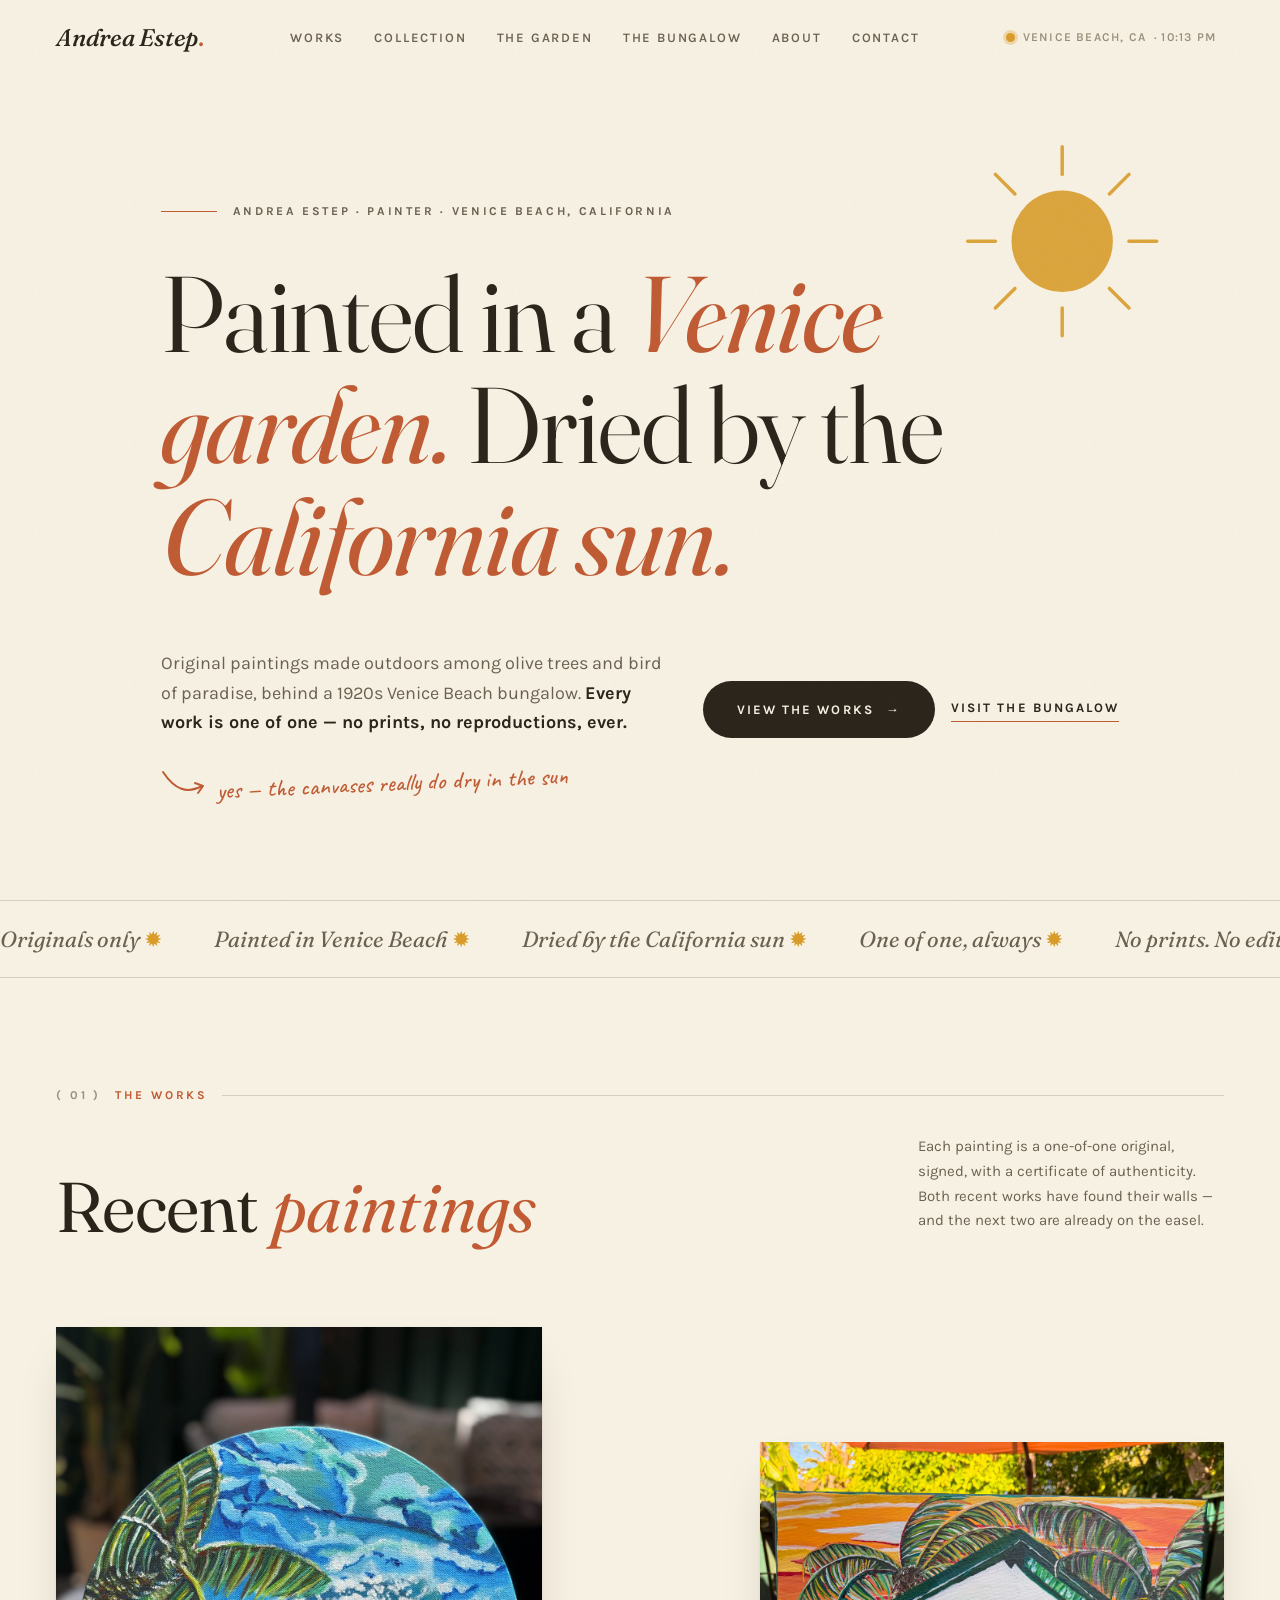
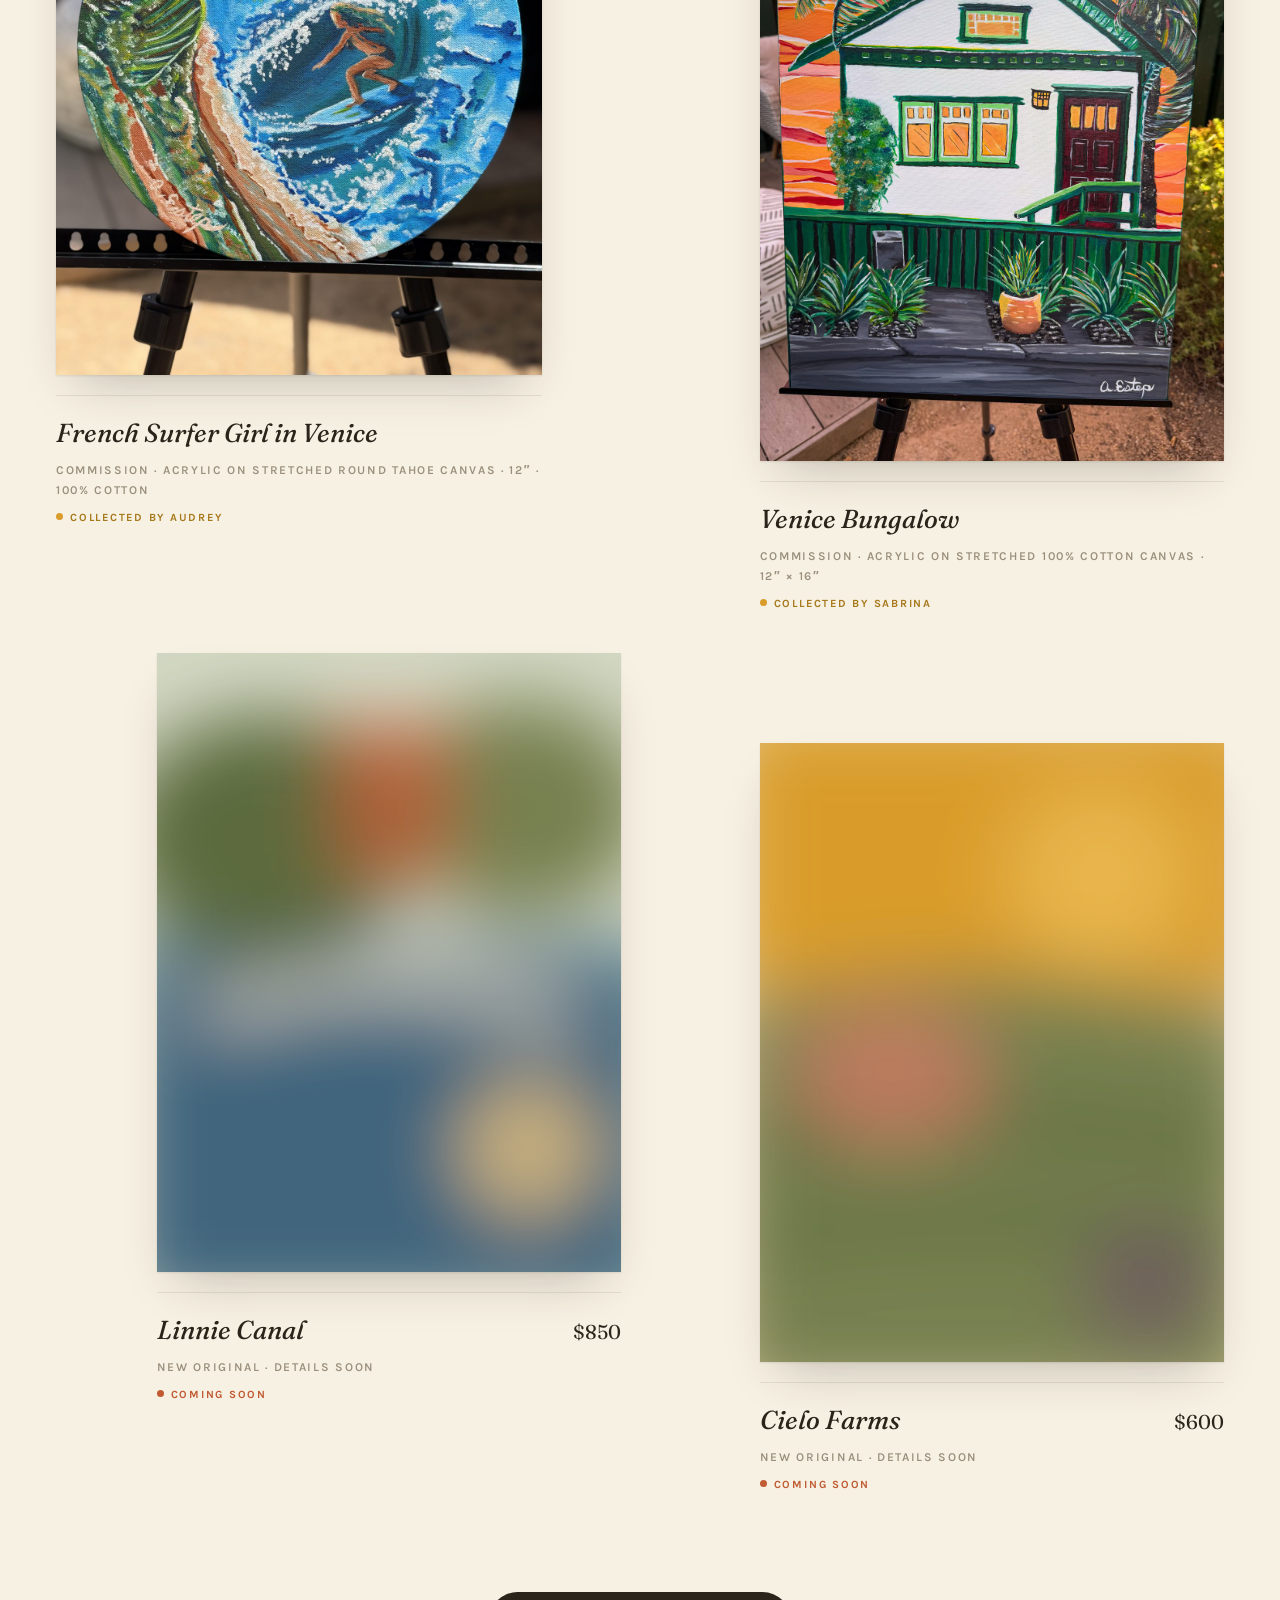
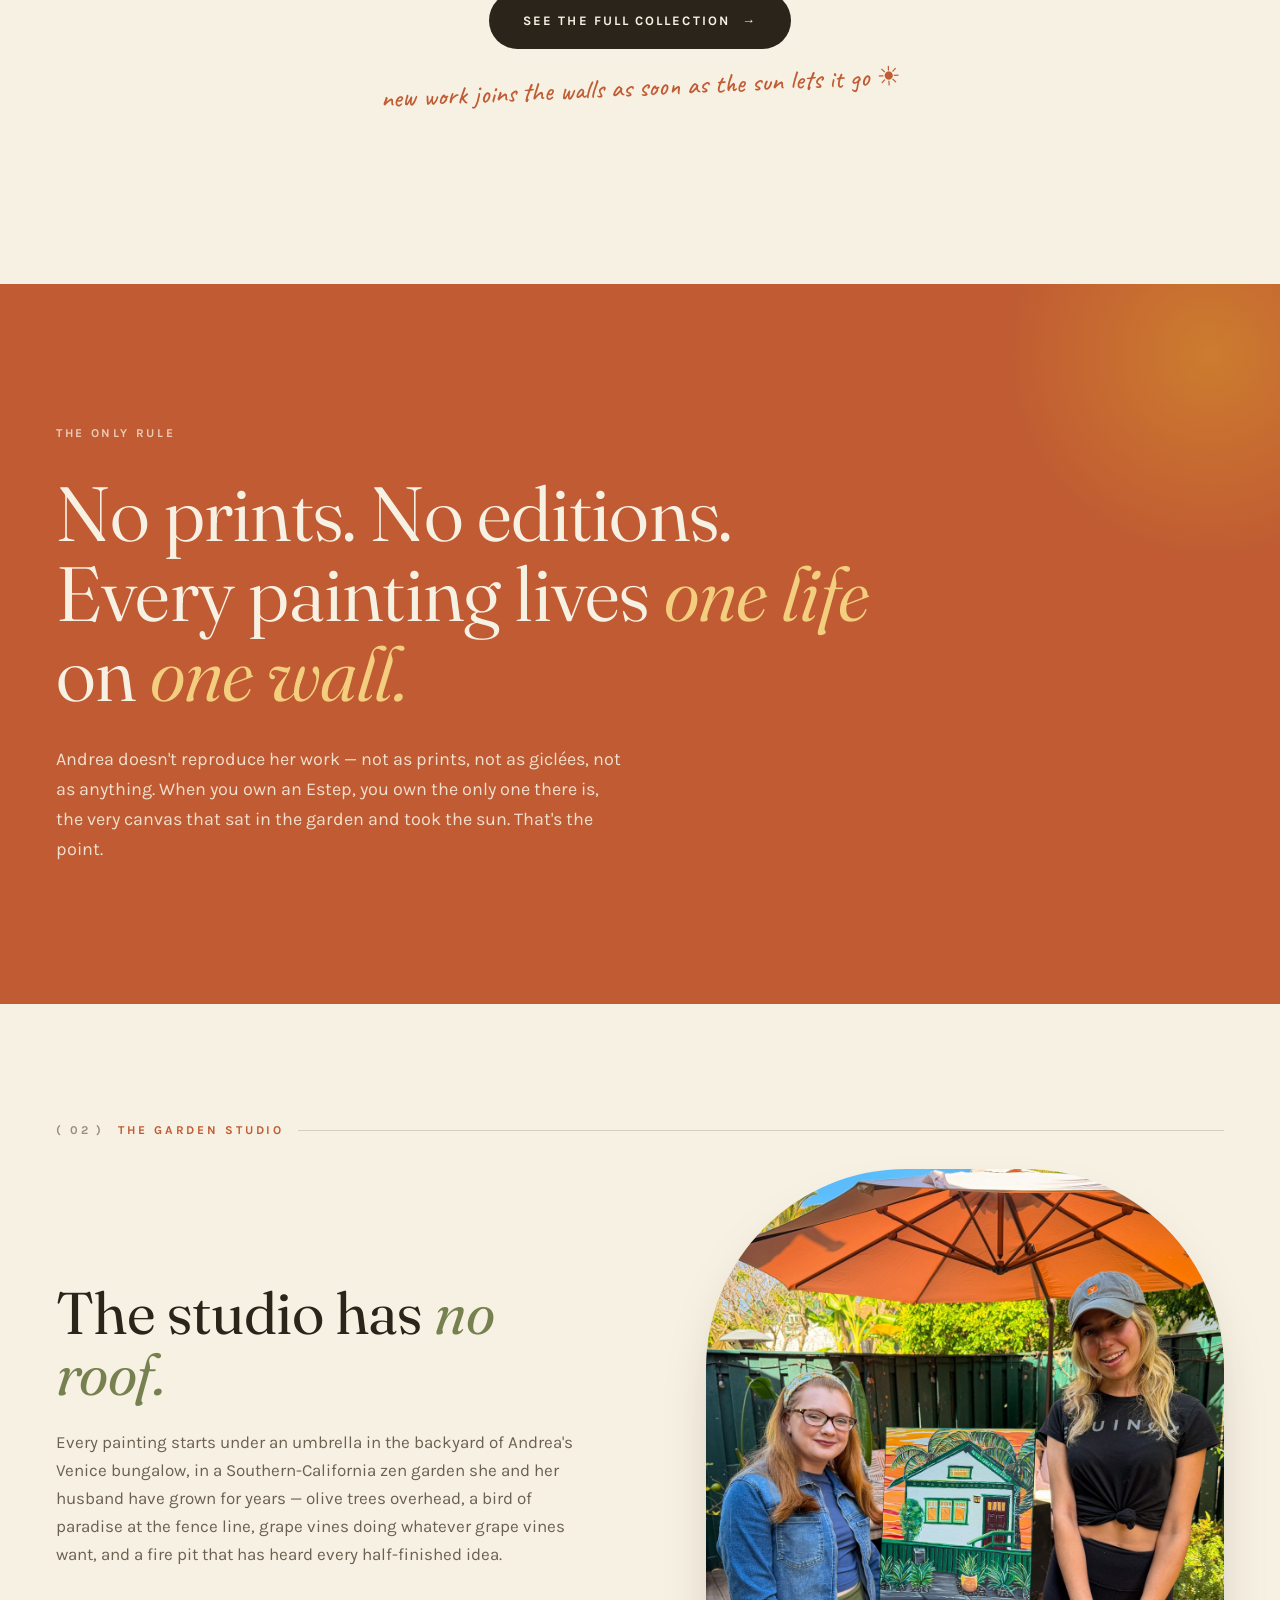
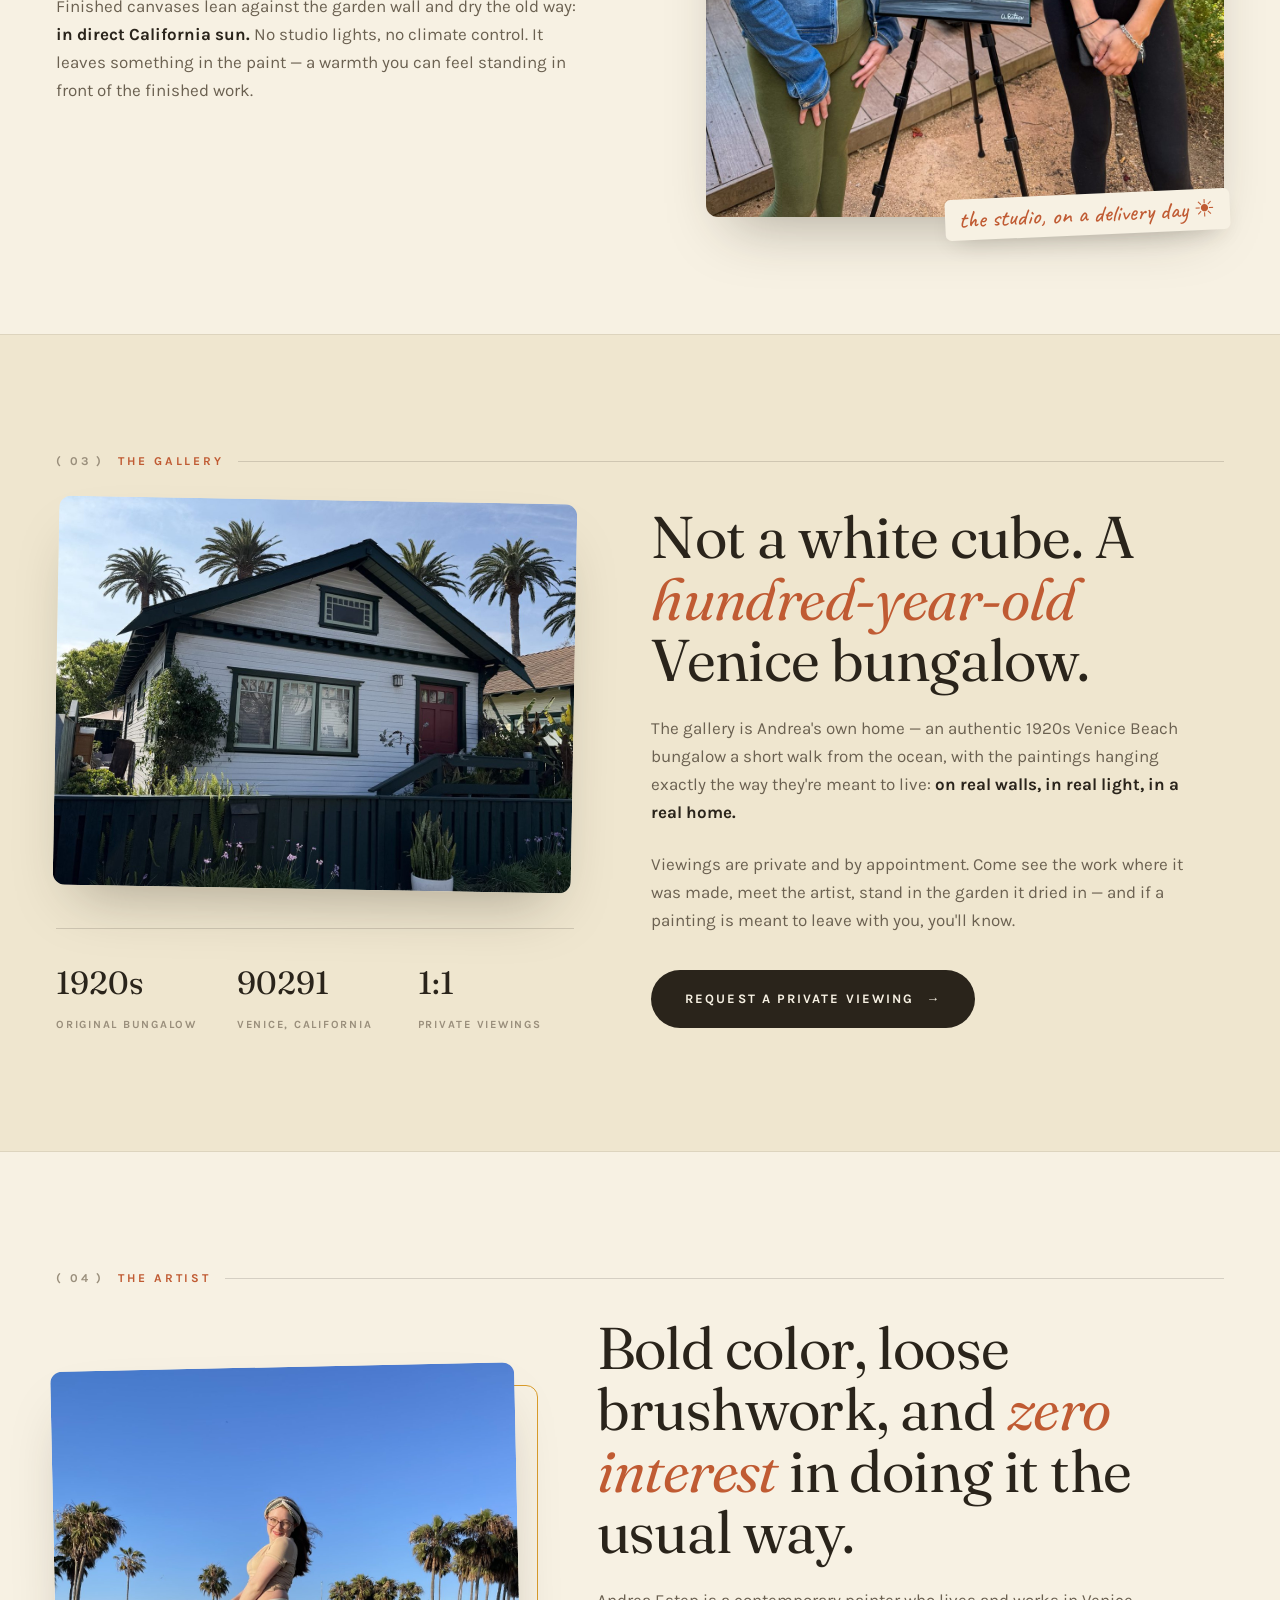
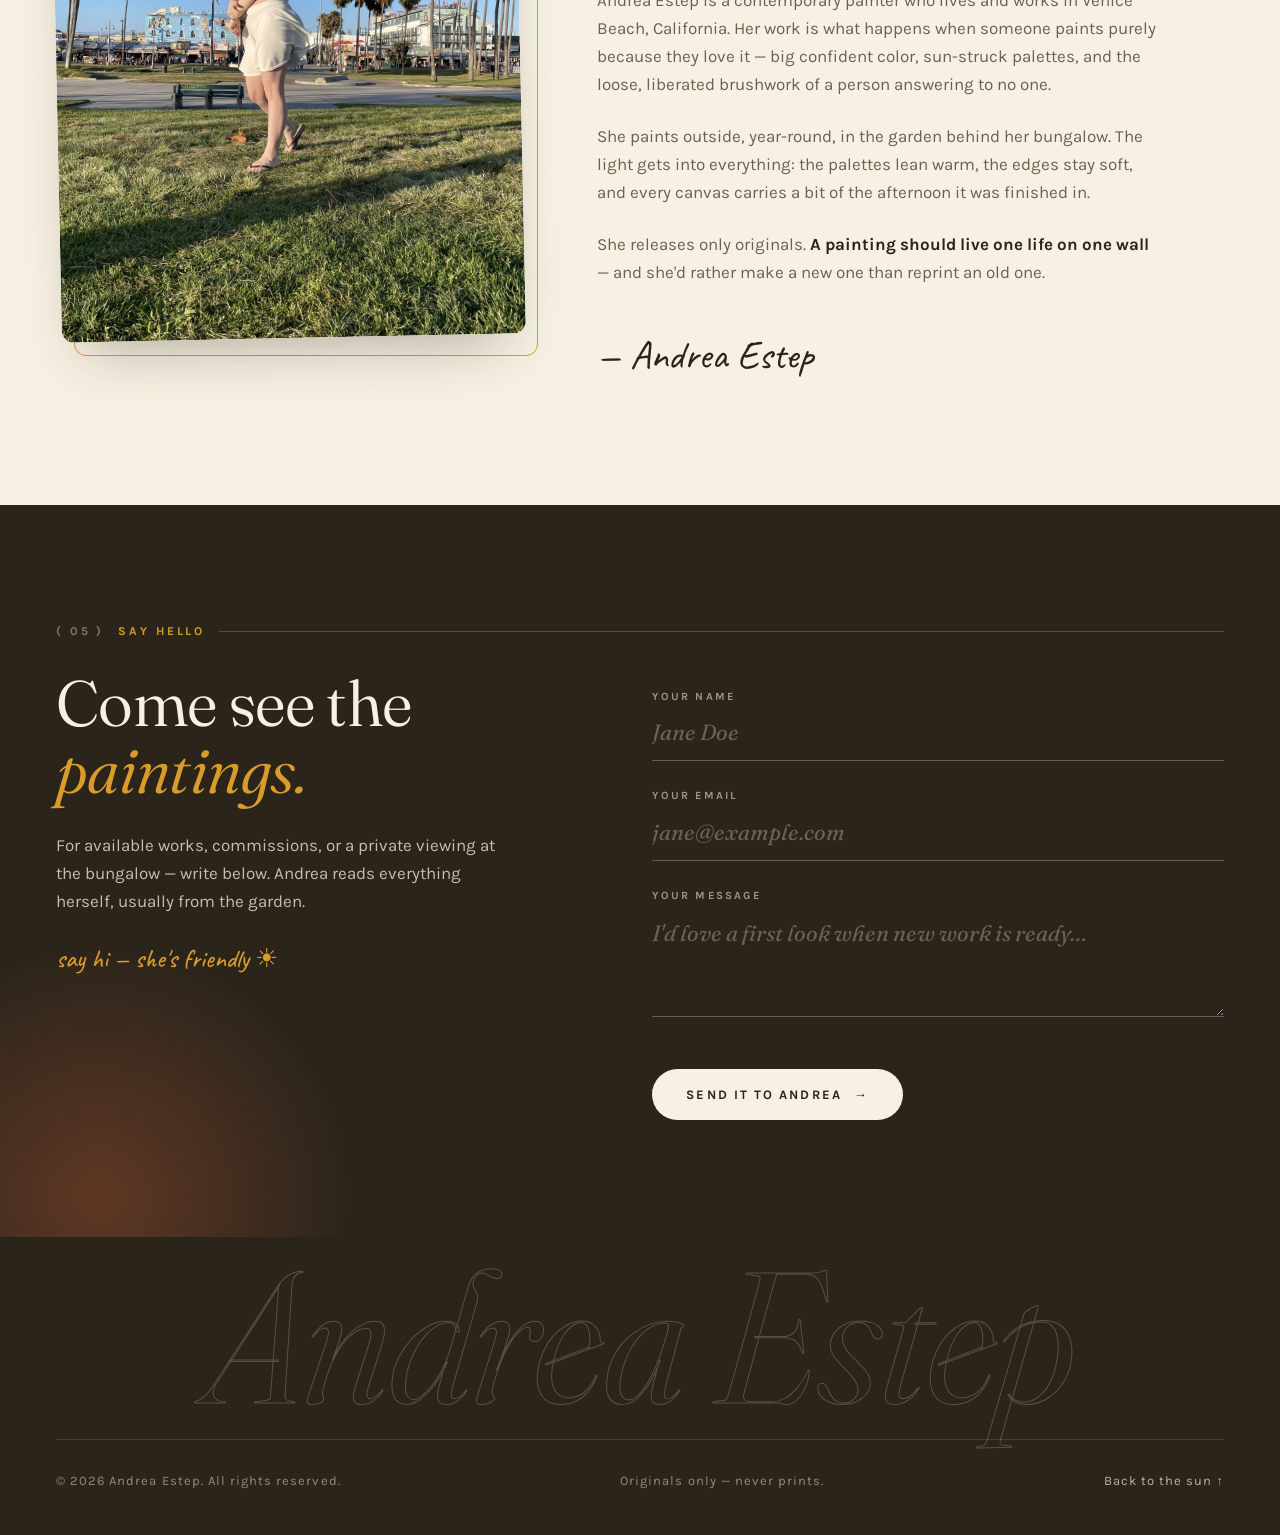
==== index.html @ b5a3ff81 "chore: OG card photo — Andrea on the Venice boardwalk (was bungalow painting) URL versioned to ?v=2 " ====
<!DOCTYPE html>
<html lang="en">
<head>
    <meta charset="UTF-8">
    <meta name="viewport" content="width=device-width, initial-scale=1.0">
    <meta name="description" content="Andrea Estep is a Venice Beach painter. Every canvas is painted outdoors in her garden studio and dried in the California sun. Originals only — no prints, ever.">
    <meta name="keywords" content="Andrea Estep, Venice Beach artist, painter, original paintings, contemporary art, California artist">
    <meta property="og:title" content="Andrea Estep — Venice Beach Painter">
    <meta property="og:description" content="Original paintings, one of one, painted in a Venice garden and dried in the California sun.">
    <title>Andrea Estep — Venice Beach Painter · Original Paintings</title>
    <link rel="icon" href="favicon.ico" sizes="48x48">
    <link rel="icon" type="image/png" sizes="32x32" href="images/favicon-32.png">
    <link rel="icon" type="image/png" sizes="16x16" href="images/favicon-16.png">
    <link rel="apple-touch-icon" href="images/apple-touch-icon.png">
    <link rel="preconnect" href="https://fonts.googleapis.com">
    <link rel="preconnect" href="https://fonts.gstatic.com" crossorigin>
    <link href="https://fonts.googleapis.com/css2?family=Fraunces:ital,opsz,wght@0,9..144,300;0,9..144,400;0,9..144,500;0,9..144,600;1,9..144,300;1,9..144,400;1,9..144,500&family=Karla:ital,wght@0,300;0,400;0,500;0,600;0,700;1,400&family=Caveat:wght@500;600&display=swap" rel="stylesheet">
    <link rel="stylesheet" href="styles.css">
    <script defer src="/_vercel/insights/script.js"></script>
    <script defer src="/_vercel/speed-insights/script.js"></script>
    <link rel="canonical" href="https://www.andreaestep.art/">
    <meta property="og:url" content="https://www.andreaestep.art/">
    <meta property="og:type" content="website">
    <meta property="og:site_name" content="Andrea Estep">
    <meta property="og:image" content="https://www.andreaestep.art/images/og-card.jpg?v=2">
    <meta property="og:image:width" content="1200">
    <meta property="og:image:height" content="630">
    <meta name="twitter:card" content="summary_large_image">
    <meta name="twitter:image" content="https://www.andreaestep.art/images/og-card.jpg?v=2">
    <script type="application/ld+json">
{
  "@context": "https://schema.org",
  "@graph": [
    {
      "@type": "Person",
      "@id": "https://www.andreaestep.art/#andrea",
      "name": "Andrea Estep",
      "jobTitle": "Painter",
      "description": "Contemporary painter in Venice Beach, California. Paints outdoors in her garden studio; every work is a one-of-one original \u2014 no prints or reproductions, ever. Commissions open.",
      "url": "https://www.andreaestep.art/",
      "image": "https://www.andreaestep.art/images/andrea.jpg",
      "address": {
        "@type": "PostalAddress",
        "addressLocality": "Venice Beach",
        "addressRegion": "CA",
        "postalCode": "90291",
        "addressCountry": "US"
      },
      "knowsAbout": [
        "acrylic painting",
        "commissioned artwork",
        "original paintings",
        "contemporary art"
      ]
    },
    {
      "@type": "WebSite",
      "@id": "https://www.andreaestep.art/#website",
      "url": "https://www.andreaestep.art/",
      "name": "Andrea Estep \u2014 Venice Beach Painter",
      "publisher": {
        "@id": "https://www.andreaestep.art/#andrea"
      }
    }
  ]
}
    </script>
</head>
<body>

    <!-- ========== Header ========== -->
    <header id="site-header">
        <div class="wrap header-inner">
            <a class="wordmark" href="#top">Andrea Estep<span class="dot">.</span></a>
            <nav class="main-nav" id="main-nav" aria-label="Main">
                <a href="#works">Works</a>
                <a href="collection.html" class="nav-collection">Collection</a>
                <a href="#studio">The Garden</a>
                <a href="#gallery">The Bungalow</a>
                <a href="#about">About</a>
                <a href="#contact">Contact</a>
            </nav>
            <div class="locale">
                <span class="sun-dot" aria-hidden="true"></span>
                <span>Venice Beach, CA</span>
                <span class="locale-time" id="venice-time"></span>
                <span class="locale-temp" id="venice-temp"></span>
            </div>
            <button class="nav-toggle" aria-label="Menu" aria-expanded="false" aria-controls="main-nav">
                <span></span>
                <span></span>
            </button>
        </div>
    </header>

    <!-- ========== Hero ========== -->
    <section class="hero" id="top">
        <!-- Rotating sun mark -->
        <svg class="hero-sun" viewBox="0 0 200 200" fill="none" aria-hidden="true">
            <circle cx="100" cy="100" r="44" fill="#D99C2B"/>
            <g stroke="#D99C2B" stroke-width="3" stroke-linecap="round">
                <line x1="100" y1="18" x2="100" y2="42"/>
                <line x1="100" y1="158" x2="100" y2="182"/>
                <line x1="18" y1="100" x2="42" y2="100"/>
                <line x1="158" y1="100" x2="182" y2="100"/>
                <line x1="42" y1="42" x2="59" y2="59"/>
                <line x1="141" y1="141" x2="158" y2="158"/>
                <line x1="42" y1="158" x2="59" y2="141"/>
                <line x1="141" y1="59" x2="158" y2="42"/>
            </g>
        </svg>

        <div class="wrap">
            <div class="hero-eyebrow reveal">
                <span class="rule"></span>
                <span class="eyebrow">Andrea Estep<span class="eyebrow-extra"> · Painter · Venice Beach, California</span></span>
            </div>
            <div class="locale locale-hero reveal">
                <span class="sun-dot" aria-hidden="true"></span>
                <span>Venice Beach, CA</span>
                <span class="locale-time"></span>
                <span class="locale-temp"></span>
            </div>
            <h1 class="reveal reveal-d1">Painted in a <em>Venice garden.</em> Dried by the <em>California sun.</em></h1>
            <div class="hero-foot">
                <p class="hero-sub reveal reveal-d2">Original paintings made outdoors among olive trees and bird of paradise, behind a 1920s Venice Beach bungalow. <strong>Every work is one of one — no prints, no reproductions, ever.</strong></p>
                <div class="hero-ctas reveal reveal-d3">
                    <a class="btn" href="#works">View the works <span class="arrow">→</span></a>
                    <a class="text-link" href="#gallery">Visit the bungalow</a>
                </div>
            </div>
            <div class="hero-annotation reveal reveal-d3">
                <svg width="46" height="30" viewBox="0 0 46 30" fill="none" aria-hidden="true">
                    <path d="M2 4 C14 22, 26 26, 41 18" stroke="#C05B33" stroke-width="2" stroke-linecap="round" fill="none"/>
                    <path d="M34 15 L42 18 L37 25" stroke="#C05B33" stroke-width="2" stroke-linecap="round" stroke-linejoin="round" fill="none"/>
                </svg>
                <span class="hand-note">yes — the canvases really do dry in the sun</span>
            </div>
        </div>
    </section>

    <!-- ========== Marquee ========== -->
    <div class="marquee" aria-hidden="true">
        <div class="marquee-track">
            <span>Originals only <span class="sep">✹</span></span>
            <span>Painted in Venice Beach <span class="sep">✹</span></span>
            <span>Dried by the California sun <span class="sep">✹</span></span>
            <span>One of one, always <span class="sep">✹</span></span>
            <span>No prints. No editions. <span class="sep">✹</span></span>
            <span>Originals only <span class="sep">✹</span></span>
            <span>Painted in Venice Beach <span class="sep">✹</span></span>
            <span>Dried by the California sun <span class="sep">✹</span></span>
            <span>One of one, always <span class="sep">✹</span></span>
            <span>No prints. No editions. <span class="sep">✹</span></span>
        </div>
    </div>

    <!-- ========== Works ========== -->
    <section class="works" id="works">
        <div class="wrap">
            <div class="section-label reveal"><span class="num">( 01 )</span> The works</div>
            <div class="works-head">
                <h2 class="reveal">Recent <em class="it" style="color:var(--terracotta)">paintings</em></h2>
                <p class="note reveal reveal-d1">Each painting is a one-of-one original, signed, with a certificate of authenticity. Both recent works have found their walls — and the next two are already on the easel.</p>
            </div>

            <div class="works-grid">
                <a class="work reveal" data-status="collected" data-title="French Surfer Girl in Venice" data-collector="Audrey" data-meta="Commission · Acrylic on stretched round Tahoe canvas · 12″ · 100% cotton"
                   data-blurb="Commissioned by Audrey, a Venice local who spends her free time surfing Southern California — a surfer dropping into a wave under a leaning palm, in Liquitex acrylics on a 12-inch stretched round Tahoe canvas, 100% cotton. Painted in the garden, dried in the sun, and now home on Audrey’s wall.">
                    <figure class="work-media">
                        <img src="images/french-surfer-girl.jpg" alt="French Surfer Girl in Venice — round canvas painting of a surfer riding a wave beneath a palm tree">
                    </figure>
                    <div class="work-caption">
                        <div>
                            <div class="work-title">French Surfer Girl in Venice</div>
                            <div class="work-meta">Commission · Acrylic on stretched round Tahoe canvas · 12″ · 100% cotton</div>
                            <div class="work-status collected">Collected by Audrey</div>
                        </div>
                    </div>
                </a>

                <a class="work reveal" data-status="collected" data-title="Venice Bungalow" data-collector="Sabrina" data-meta="Commission · Acrylic on stretched 100% cotton canvas · 12″ × 16″"
                   data-blurb="A commissioned portrait of a Venice bungalow under a sherbet-orange sky, palms overhead — Liquitex acrylics on a traditional stretched 100% cotton canvas, 12″ × 16″. Painted in the garden, dried in the sun, and delivered to its collector under the same umbrella it was made beneath.">
                    <figure class="work-media">
                        <img src="images/venice-bungalow.jpg" alt="Venice Bungalow — commissioned painting of a white bungalow with green trim under an orange sunset sky">
                    </figure>
                    <div class="work-caption">
                        <div>
                            <div class="work-title">Venice Bungalow</div>
                            <div class="work-meta">Commission · Acrylic on stretched 100% cotton canvas · 12″ × 16″</div>
                            <div class="work-status collected">Collected by Sabrina</div>
                        </div>
                    </div>
                </a>

                <a class="work reveal" data-status="coming" data-title="Linnie Canal" data-price="$850" data-meta="New original · details soon"
                   data-blurb="Fresh off the easel and still keeping its secrets — dimensions and the story get revealed soon. Write for first look before it goes up.">
                    <figure class="work-media">
                        <svg preserveAspectRatio="xMidYMid slice" viewBox="0 0 600 800" role="img" aria-label="Linnie Canal — coming soon">
                            <defs>
                                <filter id="blurLC" x="-30%" y="-30%" width="160%" height="160%"><feGaussianBlur stdDeviation="48"/></filter>
                            </defs>
                            <rect width="600" height="800" fill="#D3D8C4"/>
                            <g filter="url(#blurLC)">
                                <rect x="-40" y="380" width="700" height="470" fill="#49768B"/>
                                <path d="M-40 420 Q300 340 640 430 V850 H-40 Z" fill="#3D617A" opacity="0.8"/>
                                <ellipse cx="140" cy="240" rx="190" ry="160" fill="#5C6B3C"/>
                                <ellipse cx="470" cy="200" rx="160" ry="140" fill="#77804F"/>
                                <path d="M60 470 Q300 380 540 480" stroke="#EFE6CF" stroke-width="30" fill="none"/>
                                <rect x="230" y="90" width="150" height="200" fill="#C05B33" opacity="0.8"/>
                                <circle cx="480" cy="640" r="90" fill="#D9B87E" opacity="0.9"/>
                            </g>
                        </svg>
                    </figure>
                    <div class="work-caption">
                        <div>
                            <div class="work-title">Linnie Canal</div>
                            <div class="work-meta">New original · details soon</div>
                            <div class="work-status coming">Coming soon</div>
                        </div>
                        <div class="work-price">$850</div>
                    </div>
                </a>

                <a class="work reveal" data-status="coming" data-title="Cielo Farms" data-price="$600" data-meta="New original · details soon"
                   data-blurb="Still drying in the garden and staying under wraps for now — dimensions and the story get revealed soon. Write for first look before it goes up.">
                    <figure class="work-media">
                        <svg preserveAspectRatio="xMidYMid slice" viewBox="0 0 600 800" role="img" aria-label="Cielo Farms — coming soon">
                            <defs>
                                <filter id="blurCF" x="-30%" y="-30%" width="160%" height="160%"><feGaussianBlur stdDeviation="48"/></filter>
                            </defs>
                            <rect width="600" height="800" fill="#EBD9AF"/>
                            <g filter="url(#blurCF)">
                                <rect x="-40" y="-40" width="700" height="360" fill="#D99C2B"/>
                                <circle cx="440" cy="170" r="120" fill="#E8B54B"/>
                                <path d="M-40 340 Q300 260 640 350 V850 H-40 Z" fill="#77804F"/>
                                <path d="M-40 520 Q300 450 640 530" stroke="#5C6B3C" stroke-width="46" fill="none"/>
                                <path d="M-40 650 Q300 580 640 660" stroke="#5C6B3C" stroke-width="40" fill="none"/>
                                <ellipse cx="170" cy="430" rx="130" ry="90" fill="#C97B62" opacity="0.85"/>
                                <circle cx="500" cy="700" r="80" fill="#6E4A6B" opacity="0.6"/>
                            </g>
                        </svg>
                    </figure>
                    <div class="work-caption">
                        <div>
                            <div class="work-title">Cielo Farms</div>
                            <div class="work-meta">New original · details soon</div>
                            <div class="work-status coming">Coming soon</div>
                        </div>
                        <div class="work-price">$600</div>
                    </div>
                </a>
            </div>

            <div class="works-foot reveal">
                <a class="btn" href="collection.html">See the full collection <span class="arrow">→</span></a>
                <p class="works-foot-note"><span class="hand-note">new work joins the walls as soon as the sun lets it go ☀</span></p>
            </div>
        </div>
    </section>

    <!-- ========== Manifesto ========== -->
    <section class="manifesto">
        <div class="wrap">
            <div class="eyebrow reveal">The only rule</div>
            <h2 class="reveal reveal-d1">No prints. No editions. Every painting lives <em>one life</em> on <em>one wall.</em></h2>
            <p class="reveal reveal-d2">Andrea doesn't reproduce her work — not as prints, not as giclées, not as anything. When you own an Estep, you own the only one there is, the very canvas that sat in the garden and took the sun. That's the point.</p>
        </div>
    </section>

    <!-- ========== Garden studio ========== -->
    <section class="studio" id="studio">
        <div class="wrap">
            <div class="section-label reveal"><span class="num">( 02 )</span> The garden studio</div>
            <div class="studio-grid">
                <div class="studio-copy">
                    <h2 class="reveal">The studio has <em>no roof.</em></h2>
                    <p class="reveal reveal-d1">Every painting starts under an umbrella in the backyard of Andrea's Venice bungalow, in a Southern-California zen garden she and her husband have grown for years — olive trees overhead, a bird of paradise at the fence line, grape vines doing whatever grape vines want, and a fire pit that has heard every half-finished idea.</p>
                    <p class="reveal reveal-d2">Finished canvases lean against the garden wall and dry the old way: <strong>in direct California sun.</strong> No studio lights, no climate control. It leaves something in the paint — a warmth you can feel standing in front of the finished work.</p>
                </div>
                <div class="studio-media reveal reveal-d1">
                    <!-- Replace the SVG below with <img src="images/garden.jpg" alt="Andrea's garden studio in Venice Beach"> -->
                    <div class="frame">
                        <!-- Temporary: delivery-day photo until a dedicated garden shot exists -->
                        <img src="images/commission-story.jpg" alt="The garden studio — Andrea and a collector with a finished painting on the easel, under the big umbrella">
                    </div>
                    <span class="hand-note">the studio, on a delivery day ☀</span>
                </div>
            </div>
        </div>
    </section>

    <!-- ========== Bungalow gallery ========== -->
    <section class="bungalow" id="gallery">
        <div class="wrap">
            <div class="section-label reveal"><span class="num">( 03 )</span> The gallery</div>
            <div class="bungalow-grid">
                <div class="bungalow-media reveal reveal-d1">
                    <div class="frame">
                        <img src="images/bungalow.jpg" alt="The 1920s Venice Beach bungalow gallery — white clapboard, dark green trim, red door, palms overhead">
                    </div>
                    <div class="bungalow-facts">
                        <div class="fact reveal"><div class="fact-value">1920s</div><div class="fact-label">Original bungalow</div></div>
                        <div class="fact reveal reveal-d1"><div class="fact-value">90291</div><div class="fact-label">Venice, California</div></div>
                        <div class="fact reveal reveal-d2"><div class="fact-value">1:1</div><div class="fact-label">Private viewings</div></div>
                    </div>
                </div>
                <div class="bungalow-copy">
                    <h2 class="reveal">Not a white cube. A <em>hundred-year-old</em> Venice bungalow.</h2>
                    <p class="reveal reveal-d1">The gallery is Andrea's own home — an authentic 1920s Venice Beach bungalow a short walk from the ocean, with the paintings hanging exactly the way they're meant to live: <strong>on real walls, in real light, in a real home.</strong></p>
                    <p class="reveal reveal-d2">Viewings are private and by appointment. Come see the work where it was made, meet the artist, stand in the garden it dried in — and if a painting is meant to leave with you, you'll know.</p>
                    <a class="btn reveal reveal-d3" href="#contact" data-inquiry="I'd love to book a private viewing at the bungalow.">Request a private viewing <span class="arrow">→</span></a>
                </div>
            </div>
        </div>
    </section>

    <!-- ========== About ========== -->
    <section class="about" id="about">
        <div class="wrap">
            <div class="section-label reveal"><span class="num">( 04 )</span> The artist</div>
            <div class="about-grid">
                <div class="about-media reveal">
                    <div class="frame">
                        <img src="images/andrea.jpg" alt="Andrea Estep at the end of Windward Avenue, Venice Beach, with the boardwalk behind her">
                    </div>
                </div>
                <div class="about-copy">
                    <h2 class="reveal">Bold color, loose brushwork, and <em>zero interest</em> in doing it the usual way.</h2>
                    <p class="reveal reveal-d1">Andrea Estep is a contemporary painter who lives and works in Venice Beach, California. Her work is what happens when someone paints purely because they love it — big confident color, sun-struck palettes, and the loose, liberated brushwork of a person answering to no one.</p>
                    <p class="reveal reveal-d2">She paints outside, year-round, in the garden behind her bungalow. The light gets into everything: the palettes lean warm, the edges stay soft, and every canvas carries a bit of the afternoon it was finished in.</p>
                    <p class="reveal reveal-d3">She releases only originals. <strong>A painting should live one life on one wall</strong> — and she'd rather make a new one than reprint an old one.</p>
                    <span class="about-sig reveal reveal-d3">— Andrea Estep</span>
                </div>
            </div>
        </div>
    </section>

    <!-- ========== Contact ========== -->
    <section class="contact" id="contact">
        <div class="wrap">
            <div class="section-label reveal"><span class="num">( 05 )</span> Say hello</div>
            <div class="contact-grid">
                <div class="contact-intro">
                    <h2 class="reveal">Come see the <em>paintings.</em></h2>
                    <p class="reveal reveal-d1">For available works, commissions, or a private viewing at the bungalow — write below. Andrea reads everything herself, usually from the garden.</p>
                    <span class="hand-note reveal reveal-d2">say hi — she's friendly ☀</span>
                </div>
                <form class="contact-form reveal reveal-d1" action="https://formspree.io/f/xkoonwkd" method="POST">
                    <div class="form-row">
                        <label for="name">Your name</label>
                        <input type="text" id="name" name="name" placeholder="Jane Doe" required>
                    </div>
                    <div class="form-row">
                        <label for="email">Your email</label>
                        <input type="email" id="email" name="_replyto" placeholder="jane@example.com" required>
                    </div>
                    <div class="form-row">
                        <label for="message">Your message</label>
                        <textarea id="message" name="message" placeholder="I'd love a first look when new work is ready…" required></textarea>
                    </div>
                    <button type="submit" class="btn">Send it to Andrea <span class="arrow">→</span></button>
                </form>
            </div>
        </div>
    </section>

    <!-- ========== Footer ========== -->
    <footer>
        <div class="footer-mark" aria-hidden="true">Andrea Estep</div>
        <div class="wrap">
            <div class="footer-row">
                <span>© 2026 Andrea Estep. All rights reserved.</span>
                <span>Originals only — never prints.</span>
                <a href="#top">Back to the sun ↑</a>
            </div>
        </div>
    </footer>

    <!-- ========== Lightbox ========== -->
    <div class="lightbox" id="lightbox" role="dialog" aria-modal="true" aria-label="Artwork detail">
        <button class="lightbox-close" id="lightbox-close">Close ✕</button>
        <div class="lightbox-inner">
            <div class="lightbox-media" id="lightbox-media"></div>
            <div class="lightbox-info">
                <div class="work-title" id="lightbox-title"></div>
                <div class="work-meta" id="lightbox-meta"></div>
                <div class="work-price" id="lightbox-price"></div>
                <p class="lightbox-blurb" id="lightbox-blurb"></p>
                <a class="btn" href="#contact" id="lightbox-inquire">Inquire about this work <span class="arrow">→</span></a>
            </div>
        </div>
    </div>

    <script src="site.js"></script>
</body>
</html>
---- styles.css ----
/* ============================================================
   ANDREA ESTEP — Venice Beach painter
   Sun-bleached editorial. Warm paper, terracotta, ochre, olive.
   Shared by index.html and collection.html
   ============================================================ */

* { margin: 0; padding: 0; box-sizing: border-box; }

:root {
    --paper:      #F7F1E3;
    --paper-deep: #EFE6CF;
    --ink:        #2A241B;
    --ink-soft:   #6B6151;
    --ink-faint:  #9A8F7C;
    --terracotta: #C05B33;
    --terra-deep: #A34A28;
    --sun:        #D99C2B;
    --olive:      #77804F;
    --ocean:      #49768B;
    --blush:      #C97B62;
    --hairline:   rgba(42, 36, 27, 0.16);
    --hairline-soft: rgba(42, 36, 27, 0.09);
    --serif: 'Fraunces', Georgia, serif;
    --sans: 'Karla', -apple-system, sans-serif;
    --hand: 'Caveat', cursive;
}

html {
    scroll-behavior: smooth;
    scroll-padding-top: 90px;
}

body {
    font-family: var(--sans);
    background: var(--paper);
    color: var(--ink);
    font-size: 17px;
    line-height: 1.65;
    overflow-x: hidden;
    -webkit-font-smoothing: antialiased;
}

/* Sun-bleached paper grain over everything */
body::after {
    content: '';
    position: fixed;
    inset: 0;
    pointer-events: none;
    z-index: 2000;
    opacity: 0.5;
    background-image: url("data:image/svg+xml,%3Csvg xmlns='http://www.w3.org/2000/svg' width='240' height='240'%3E%3Cfilter id='n'%3E%3CfeTurbulence type='fractalNoise' baseFrequency='0.85' numOctaves='2' stitchTiles='stitch'/%3E%3CfeColorMatrix type='saturate' values='0'/%3E%3CfeComponentTransfer%3E%3CfeFuncA type='linear' slope='0.055'/%3E%3C/feComponentTransfer%3E%3C/filter%3E%3Crect width='100%25' height='100%25' filter='url(%23n)'/%3E%3C/svg%3E");
}

::selection { background: var(--terracotta); color: var(--paper); }

img, svg { display: block; max-width: 100%; }
a { color: inherit; }

/* ---------- Type ---------- */
h1, h2, h3 { font-family: var(--serif); font-weight: 400; line-height: 1.04; letter-spacing: -0.01em; }
em, .it { font-style: italic; }

.eyebrow {
    font-family: var(--sans);
    font-size: 12px;
    font-weight: 700;
    letter-spacing: 0.22em;
    text-transform: uppercase;
    color: var(--ink-soft);
}

.section-label {
    display: flex;
    align-items: baseline;
    gap: 14px;
    font-size: 12px;
    font-weight: 700;
    letter-spacing: 0.24em;
    text-transform: uppercase;
    color: var(--terracotta);
    margin-bottom: 28px;
}
.section-label::after {
    content: '';
    flex: 1;
    height: 1px;
    background: var(--hairline);
    transform: translateY(-3px);
}
.section-label .num { color: var(--ink-faint); }

.hand-note {
    font-family: var(--hand);
    font-size: 24px;
    font-weight: 500;
    color: var(--terracotta);
    transform: rotate(-2.5deg);
    display: inline-block;
    line-height: 1.2;
}

/* ---------- Layout ---------- */
.wrap { max-width: 1280px; margin: 0 auto; padding: 0 clamp(20px, 4.5vw, 56px); }
section { position: relative; }

/* ---------- Header ---------- */
header {
    position: fixed;
    top: 0; left: 0; right: 0;
    z-index: 1000;
    background: color-mix(in srgb, var(--paper) 83%, transparent);
    backdrop-filter: blur(14px);
    -webkit-backdrop-filter: blur(14px);
    border-bottom: 1px solid transparent;
    transition: border-color 0.4s ease;
}
header.scrolled { border-bottom-color: var(--hairline-soft); }

.header-inner {
    display: flex;
    align-items: center;
    justify-content: space-between;
    gap: 24px;
    padding-top: 18px;
    padding-bottom: 18px;
}

.wordmark {
    font-family: var(--serif);
    font-style: italic;
    font-size: 24px;
    font-weight: 500;
    text-decoration: none;
    letter-spacing: -0.01em;
    white-space: nowrap;
}
.wordmark .dot { color: var(--terracotta); font-style: normal; }

.main-nav { display: flex; gap: 30px; align-items: center; }
.main-nav a {
    white-space: nowrap;
    font-size: 13px;
    font-weight: 600;
    letter-spacing: 0.14em;
    text-transform: uppercase;
    text-decoration: none;
    color: var(--ink-soft);
    position: relative;
    padding: 4px 0;
    transition: color 0.25s ease;
}
.main-nav a:hover { color: var(--ink); }
.main-nav a::after {
    content: '';
    position: absolute;
    left: 0; bottom: 0;
    width: 100%; height: 1.5px;
    background: var(--terracotta);
    transform: scaleX(0);
    transform-origin: right;
    transition: transform 0.3s cubic-bezier(0.65, 0, 0.35, 1);
}
.main-nav a:hover::after { transform: scaleX(1); transform-origin: left; }
.main-nav a.current { color: var(--ink); }
.main-nav a.current::after { transform: scaleX(1); }

/* Hamburger toggle — mobile only */
.nav-toggle {
    display: none;
    background: none;
    border: none;
    cursor: pointer;
    padding: 10px 2px 10px 10px;
}
.nav-toggle span {
    display: block;
    width: 24px;
    height: 2px;
    background: var(--ink);
    transition: transform 0.3s ease;
}
.nav-toggle span + span { margin-top: 6px; }
body.nav-open .nav-toggle span:first-child { transform: translateY(4px) rotate(45deg); }
body.nav-open .nav-toggle span:last-child { transform: translateY(-4px) rotate(-45deg); }

.locale {
    font-size: 12px;
    font-weight: 600;
    letter-spacing: 0.1em;
    text-transform: uppercase;
    color: var(--ink-faint);
    white-space: nowrap;
    display: flex;
    align-items: center;
    gap: 8px;
}
.locale .sun-dot {
    width: 9px; height: 9px;
    border-radius: 50%;
    background: var(--sun);
    box-shadow: 0 0 0 3px color-mix(in srgb, var(--sun) 30%, transparent);
}
/* Timestamp colon blinks like a clock */
.locale .tick {
    animation: tickblink 1s steps(1, end) infinite;
}
@keyframes tickblink { 50% { opacity: 0; } }

/* Mobile-only copy of the locale line, shown in the hero / page head
   because the fixed header has no room for it on small screens */
.locale-hero { display: none; }

/* ---------- Buttons ---------- */
.btn {
    display: inline-flex;
    align-items: center;
    gap: 12px;
    font-family: var(--sans);
    font-size: 13px;
    font-weight: 700;
    letter-spacing: 0.16em;
    text-transform: uppercase;
    text-decoration: none;
    color: var(--paper);
    background: var(--ink);
    border: none;
    border-radius: 999px;
    padding: 18px 34px;
    cursor: pointer;
    transition: background 0.3s ease, transform 0.3s ease, box-shadow 0.3s ease;
}
.btn .arrow { transition: transform 0.3s ease; }
.btn:hover {
    background: var(--terracotta);
    transform: translateY(-2px);
    box-shadow: 0 14px 30px -12px rgba(192, 91, 51, 0.55);
}
.btn:hover .arrow { transform: translateX(4px); }

.btn-ghost {
    background: transparent;
    color: var(--ink);
    box-shadow: inset 0 0 0 1.5px var(--ink);
}
.btn-ghost:hover { background: var(--ink); color: var(--paper); box-shadow: 0 14px 30px -12px rgba(42,36,27,0.4); }

.text-link {
    font-size: 13px;
    font-weight: 700;
    letter-spacing: 0.16em;
    text-transform: uppercase;
    text-decoration: none;
    color: var(--ink);
    border-bottom: 1.5px solid var(--terracotta);
    padding-bottom: 3px;
    transition: color 0.25s ease;
}
.text-link:hover { color: var(--terracotta); }

/* ---------- Hero ---------- */
.hero {
    min-height: 100svh;
    display: flex;
    flex-direction: column;
    justify-content: center;
    padding-top: 140px;
    padding-bottom: 40px;
    position: relative;
}

.hero-eyebrow {
    display: flex;
    align-items: center;
    gap: 16px;
    margin-bottom: 36px;
}
.hero-eyebrow .rule { width: 56px; height: 1.5px; background: var(--terracotta); }

.hero h1 {
    font-size: clamp(3.1rem, 8.4vw, 8rem);
    font-weight: 350;
    max-width: 14ch;
}
.hero h1 em {
    font-weight: 400;
    color: var(--terracotta);
}

.hero-sun {
    position: absolute;
    top: clamp(90px, 14vh, 150px);
    right: clamp(4%, 8vw, 12%);
    width: clamp(120px, 18vw, 240px);
    height: auto;
    z-index: -1;
    animation: sunspin 60s linear infinite;
    opacity: 0.9;
}
@keyframes sunspin { to { transform: rotate(360deg); } }

.hero-foot {
    margin-top: 56px;
    display: flex;
    flex-wrap: wrap;
    align-items: flex-end;
    justify-content: space-between;
    gap: 36px;
}

.hero-sub {
    max-width: 46ch;
    font-size: 18px;
    color: var(--ink-soft);
}
.hero-sub strong { color: var(--ink); font-weight: 700; }

.hero-ctas { display: flex; gap: 16px; flex-wrap: wrap; align-items: center; }

.hero-annotation {
    position: relative;
    margin-top: 30px;
    display: flex;
    align-items: center;
    gap: 10px;
}
.hero-annotation svg { flex-shrink: 0; }

/* ---------- Marquee ---------- */
.marquee {
    border-top: 1px solid var(--hairline);
    border-bottom: 1px solid var(--hairline);
    overflow: hidden;
    padding: 20px 0;
    background: var(--paper);
    position: relative;
    z-index: 1;
}
.marquee-track {
    display: flex;
    gap: 0;
    width: max-content;
    animation: marquee 36s linear infinite;
}
.marquee:hover .marquee-track { animation-play-state: paused; }
@keyframes marquee { to { transform: translateX(-50%); } }
.marquee-track span {
    font-family: var(--serif);
    font-style: italic;
    font-size: 22px;
    white-space: nowrap;
    color: var(--ink-soft);
    padding-right: 26px;
}
.marquee-track .sep { color: var(--sun); font-style: normal; }

/* ---------- Works ---------- */
.works { padding: clamp(90px, 12vh, 150px) 0 40px; }

.works-head {
    display: flex;
    flex-wrap: wrap;
    align-items: flex-end;
    justify-content: space-between;
    gap: 24px;
    margin-bottom: clamp(48px, 7vw, 84px);
}
.works-head h2, .works-head h1 { font-size: clamp(2.6rem, 5.5vw, 4.8rem); font-weight: 380; }
.works-head .note {
    max-width: 34ch;
    font-size: 15px;
    color: var(--ink-soft);
    padding-bottom: 10px;
}

.works-grid, .collection-grid {
    display: grid;
    grid-template-columns: repeat(12, minmax(0, 1fr));
    gap: clamp(28px, 4vw, 64px) clamp(20px, 3vw, 48px);
    align-items: start;
}

/* Inline SVG placeholders must never dictate a min track size */
.works-grid > *, .collection-grid > *, .studio-grid > *, .bungalow-grid > *,
.about-grid > *, .contact-grid > *, .lightbox-inner > * { min-width: 0; }

.work { cursor: pointer; text-decoration: none; color: inherit; }

/* On desktop, cap card width against viewport height so a full
   painting + caption fits on screen (3:4 media ≈ 1.33× width tall) */
@media (min-width: 821px) {
    .works-grid .work, .collection-grid .work { max-width: min(100%, 54vh); }
}
.works-grid .work:nth-child(4n+1), .collection-grid .work:nth-child(4n+1) { grid-column: 1 / span 6; }
.works-grid .work:nth-child(4n+2), .collection-grid .work:nth-child(4n+2) { grid-column: 8 / span 5; margin-top: clamp(60px, 9vw, 140px); }
.works-grid .work:nth-child(4n+3), .collection-grid .work:nth-child(4n+3) { grid-column: 2 / span 5; margin-top: clamp(-20px, -1vw, 0px); }
.works-grid .work:nth-child(4n+4), .collection-grid .work:nth-child(4n+4) { grid-column: 8 / span 5; margin-top: clamp(40px, 6vw, 100px); }

.work-media {
    position: relative;
    overflow: hidden;
    aspect-ratio: 3 / 4;
    background: var(--paper-deep);
    box-shadow:
        0 1px 2px rgba(42,36,27,0.10),
        0 24px 48px -20px rgba(42,36,27,0.28);
    transition: transform 0.5s cubic-bezier(0.22, 1, 0.36, 1), box-shadow 0.5s ease;
}
.work:hover .work-media {
    transform: translateY(-8px) rotate(-0.4deg);
    box-shadow:
        0 1px 2px rgba(42,36,27,0.10),
        0 40px 70px -24px rgba(42,36,27,0.38);
}
/* Replace each placeholder SVG with:
   <img src="images/<work>.jpg" alt="<Title>, <medium>"> — when photos arrive.
   Media boxes size themselves via aspect-ratio; the SVG/img just fills. */
.frame { position: relative; }
.work-media svg, .work-media img,
.frame svg, .frame img {
    position: absolute;
    inset: 0;
    width: 100%;
    height: 100%;
    object-fit: cover;
}

.work-caption {
    display: flex;
    align-items: baseline;
    justify-content: space-between;
    gap: 16px;
    margin-top: 20px;
    border-top: 1px solid var(--hairline-soft);
    padding-top: 16px;
}
.work-title {
    font-family: var(--serif);
    font-style: italic;
    font-size: 26px;
    font-weight: 450;
}
.work-meta {
    font-size: 12px;
    font-weight: 600;
    letter-spacing: 0.14em;
    text-transform: uppercase;
    color: var(--ink-faint);
    margin-top: 6px;
}
.work-price {
    font-family: var(--serif);
    font-size: 20px;
    white-space: nowrap;
}
.work-status {
    display: inline-block;
    font-size: 11px;
    font-weight: 700;
    letter-spacing: 0.16em;
    text-transform: uppercase;
    color: var(--olive);
    margin-top: 6px;
}
.work-status::before {
    content: '';
    display: inline-block;
    width: 7px; height: 7px;
    border-radius: 50%;
    background: var(--olive);
    margin-right: 7px;
    transform: translateY(-1px);
}
/* Collected reads as an honor, not an out-of-stock state: gold badge.
   Text is a deepened gold for contrast on paper; the dot keeps the
   brighter sun tone. */
.work-status.collected { color: #A87A1E; }
.work-status.collected::before { background: var(--sun); }

/* Coming soon: terracotta, with a gently pulsing dot */
.work-status.coming { color: var(--terracotta); }
.work-status.coming::before {
    background: var(--terracotta);
    animation: comingpulse 2.4s ease-out infinite;
}
@keyframes comingpulse {
    0%   { box-shadow: 0 0 0 0 rgba(192, 91, 51, 0.45); }
    70%  { box-shadow: 0 0 0 7px rgba(192, 91, 51, 0); }
    100% { box-shadow: 0 0 0 0 rgba(192, 91, 51, 0); }
}

.works-foot {
    margin-top: clamp(56px, 8vw, 96px);
    text-align: center;
}
.works-foot .hand-note { font-size: 27px; }
.works-foot-note { margin-top: 22px; }

/* ---------- Collection page ---------- */
.collection { padding: clamp(150px, 20vh, 210px) 0 clamp(90px, 12vh, 150px); }
.collection-cta {
    background: var(--paper-deep);
    border-top: 1px solid var(--hairline-soft);
    padding: clamp(70px, 10vh, 120px) 0;
    text-align: center;
}
.collection-cta h2 { font-size: clamp(2.2rem, 4.4vw, 3.6rem); font-weight: 380; }
.collection-cta h2 em { color: var(--terracotta); }
.collection-cta p { margin: 18px auto 0; max-width: 46ch; color: var(--ink-soft); }
.collection-cta .btn { margin-top: 34px; }

/* ---------- Commissions (collection page) ---------- */
.commission { padding: 0 0 clamp(90px, 12vh, 150px); }
.commission-grid {
    display: grid;
    grid-template-columns: 1.05fr 0.95fr;
    gap: clamp(40px, 6vw, 100px);
    align-items: center;
}
.commission-grid > * { min-width: 0; }
.commission h2 { font-size: clamp(2.4rem, 4.6vw, 4rem); font-weight: 380; max-width: 14ch; }
.commission h2 em { color: var(--terracotta); }
.commission-copy p { margin-top: 24px; color: var(--ink-soft); max-width: 54ch; }
.commission-copy p strong { color: var(--ink); font-weight: 700; }
.commission .btn { margin-top: 36px; }
.commission-media { position: relative; }
.commission-media .frame {
    overflow: hidden;
    aspect-ratio: 3 / 4;
    border-radius: 12px;
    box-shadow: 0 30px 60px -24px rgba(42,36,27,0.35);
    transform: rotate(1.2deg);
    max-width: 480px;
    margin-left: auto;
}
.commission-media .hand-note {
    position: absolute;
    bottom: -18px;
    right: 6px;
    background: var(--paper);
    padding: 6px 14px;
    box-shadow: 0 10px 24px -12px rgba(42,36,27,0.3);
    border-radius: 6px;
}

/* ---------- Manifesto band ---------- */
.manifesto {
    margin-top: clamp(80px, 11vw, 140px);
    background: var(--terracotta);
    color: var(--paper);
    padding: clamp(80px, 11vw, 140px) 0;
    position: relative;
    overflow: hidden;
}
.manifesto::before {
    content: '';
    position: absolute;
    top: -140px; right: -140px;
    width: 420px; height: 420px;
    border-radius: 50%;
    background: radial-gradient(circle, rgba(217,156,43,0.5), transparent 70%);
}
.manifesto .eyebrow { color: color-mix(in srgb, var(--paper) 75%, transparent); margin-bottom: 30px; }
.manifesto h2 {
    font-size: clamp(2.4rem, 6vw, 5.2rem);
    font-weight: 350;
    max-width: 18ch;
}
.manifesto h2 em { color: #F3CE7E; }
.manifesto p {
    margin-top: 32px;
    max-width: 52ch;
    font-size: 18px;
    color: color-mix(in srgb, var(--paper) 88%, transparent);
}
.manifesto ::selection { background: var(--ink); }

/* ---------- Studio (garden) ---------- */
.studio { padding: clamp(90px, 13vh, 170px) 0; }

.studio-grid {
    display: grid;
    grid-template-columns: 1.05fr 0.95fr;
    gap: clamp(40px, 6vw, 100px);
    align-items: center;
}

.studio h2 { font-size: clamp(2.4rem, 4.6vw, 4rem); font-weight: 380; max-width: 14ch; }
.studio h2 em { color: var(--olive); }
.studio-copy p { margin-top: 24px; color: var(--ink-soft); max-width: 54ch; }
.studio-copy p strong { color: var(--ink); font-weight: 700; }

.studio-media { position: relative; }
.studio-media .frame {
    overflow: hidden;
    aspect-ratio: 4 / 5;
    border-radius: 200px 200px 12px 12px; /* arched garden-window shape */
    box-shadow: 0 30px 60px -24px rgba(42,36,27,0.35);
}
.studio-media .hand-note {
    position: absolute;
    bottom: -18px;
    right: -6px;
    background: var(--paper);
    padding: 6px 14px;
    box-shadow: 0 10px 24px -12px rgba(42,36,27,0.3);
    border-radius: 6px;
}

/* ---------- Bungalow / gallery ---------- */
.bungalow {
    background: var(--paper-deep);
    border-top: 1px solid var(--hairline-soft);
    border-bottom: 1px solid var(--hairline-soft);
    padding: clamp(90px, 13vh, 170px) 0;
}
.bungalow-grid {
    display: grid;
    grid-template-columns: 0.95fr 1.05fr;
    gap: clamp(40px, 6vw, 100px);
    align-items: center;
}
.bungalow h2 { font-size: clamp(2.4rem, 4.6vw, 4rem); font-weight: 380; max-width: 15ch; }
.bungalow h2 em { color: var(--terracotta); }
.bungalow-copy p { margin-top: 24px; color: var(--ink-soft); max-width: 54ch; }
.bungalow-copy p strong { color: var(--ink); font-weight: 700; }
.bungalow .btn { margin-top: 36px; }

.bungalow-media .frame {
    overflow: hidden;
    aspect-ratio: 4 / 3;
    border-radius: 12px;
    box-shadow: 0 30px 60px -24px rgba(42,36,27,0.35);
    transform: rotate(1deg);
}

.bungalow-facts {
    margin-top: 40px;
    display: grid;
    grid-template-columns: repeat(3, 1fr);
    gap: 24px;
    border-top: 1px solid var(--hairline);
    padding-top: 28px;
}
.fact .fact-value { font-family: var(--serif); font-size: 32px; font-weight: 400; }
.fact .fact-label {
    font-size: 11px;
    font-weight: 700;
    letter-spacing: 0.16em;
    text-transform: uppercase;
    color: var(--ink-faint);
    margin-top: 6px;
}

/* ---------- About ---------- */
.about { padding: clamp(90px, 13vh, 170px) 0; }
.about-grid {
    display: grid;
    grid-template-columns: 0.85fr 1.15fr;
    gap: clamp(40px, 6vw, 110px);
    align-items: center;
}
.about-media { position: relative; }
.about-media .frame {
    overflow: hidden;
    aspect-ratio: 13 / 16;
    border-radius: 12px;
    box-shadow: 0 30px 60px -24px rgba(42,36,27,0.35);
    transform: rotate(-1.2deg);
}
.about-media::after {
    content: '';
    position: absolute;
    inset: 18px -18px -18px 18px;
    border: 1.5px solid var(--sun);
    border-radius: 12px;
    z-index: -1;
}
.about h2 { font-size: clamp(2.4rem, 4.6vw, 4rem); font-weight: 380; }
.about h2 em { color: var(--terracotta); }
.about-copy p { margin-top: 24px; color: var(--ink-soft); max-width: 56ch; }
.about-copy p strong { color: var(--ink); font-weight: 700; }
.about-sig {
    margin-top: 36px;
    font-family: var(--hand);
    font-size: 40px;
    color: var(--ink);
    transform: rotate(-3deg);
    display: inline-block;
}

/* ---------- Contact ---------- */
.contact {
    background: var(--ink);
    color: var(--paper);
    padding: clamp(90px, 13vh, 170px) 0;
    position: relative;
    overflow: hidden;
}
.contact::before {
    content: '';
    position: absolute;
    bottom: -220px; left: -160px;
    width: 520px; height: 520px;
    border-radius: 50%;
    background: radial-gradient(circle, rgba(192,91,51,0.35), transparent 70%);
}
.contact .section-label { color: var(--sun); }
.contact .section-label::after { background: rgba(247,241,227,0.2); }
.contact .section-label .num { color: rgba(247,241,227,0.4); }

.contact-grid {
    display: grid;
    grid-template-columns: 1fr 1.1fr;
    gap: clamp(48px, 6vw, 110px);
    align-items: start;
    position: relative;
}
.contact h2 { font-size: clamp(2.6rem, 5vw, 4.6rem); font-weight: 350; max-width: 12ch; }
.contact h2 em { color: var(--sun); }
.contact-intro p {
    margin-top: 28px;
    color: rgba(247,241,227,0.75);
    max-width: 44ch;
}
.contact-intro .hand-note { color: var(--sun); margin-top: 28px; font-size: 26px; }

.contact-form .form-row { margin-bottom: 8px; }
.contact-form label {
    display: block;
    font-size: 11px;
    font-weight: 700;
    letter-spacing: 0.2em;
    text-transform: uppercase;
    color: rgba(247,241,227,0.55);
    margin-bottom: 2px;
    padding-top: 18px;
}
.contact-form input,
.contact-form textarea {
    width: 100%;
    background: transparent;
    border: none;
    border-bottom: 1px solid rgba(247,241,227,0.28);
    color: var(--paper);
    font-family: var(--serif);
    font-size: 22px;
    padding: 10px 0 14px;
    transition: border-color 0.3s ease;
}
.contact-form input:focus,
.contact-form textarea:focus {
    outline: none;
    border-bottom-color: var(--sun);
}
.contact-form textarea { resize: vertical; min-height: 110px; line-height: 1.5; }
.contact-form ::placeholder { color: rgba(247,241,227,0.3); font-style: italic; }
.contact-form .btn {
    margin-top: 36px;
    background: var(--paper);
    color: var(--ink);
}
.contact-form .btn:hover { background: var(--sun); color: var(--ink); box-shadow: 0 14px 30px -12px rgba(217,156,43,0.5); }
.contact-form .btn:disabled { opacity: 0.6; cursor: default; transform: none; }

.form-success { padding: 40px 0; }
.form-success-title {
    font-family: var(--serif);
    font-style: italic;
    font-size: 34px;
    color: var(--sun);
}
.form-success-body {
    margin-top: 16px;
    color: rgba(247, 241, 227, 0.75);
    max-width: 40ch;
}
.contact ::selection { background: var(--sun); color: var(--ink); }

/* ---------- Footer ---------- */
footer {
    background: var(--ink);
    color: rgba(247,241,227,0.5);
    padding: 0 0 44px;
    overflow: hidden;
}
.footer-mark {
    font-family: var(--serif);
    font-style: italic;
    font-weight: 350;
    font-size: clamp(4rem, 14.5vw, 15rem);
    line-height: 0.95;
    text-align: center;
    color: transparent;
    -webkit-text-stroke: 1px rgba(247,241,227,0.22);
    user-select: none;
    white-space: nowrap;
    transform: translateY(6%);
}
.footer-row {
    border-top: 1px solid rgba(247,241,227,0.12);
    margin-top: 26px;
    padding-top: 30px;
    display: flex;
    flex-wrap: wrap;
    justify-content: space-between;
    gap: 16px;
    font-size: 13px;
    letter-spacing: 0.08em;
}
.footer-row a { color: rgba(247,241,227,0.7); text-decoration: none; }
.footer-row a:hover { color: var(--sun); }

/* ---------- Lightbox ---------- */
.lightbox {
    position: fixed;
    inset: 0;
    z-index: 3000;
    display: flex;
    align-items: center;
    justify-content: center;
    padding: clamp(16px, 4vw, 60px);
    background: rgba(42, 36, 27, 0.82);
    backdrop-filter: blur(10px);
    -webkit-backdrop-filter: blur(10px);
    opacity: 0;
    visibility: hidden;
    transition: opacity 0.35s ease, visibility 0.35s ease;
}
.lightbox.open { opacity: 1; visibility: visible; }
.lightbox-inner {
    background: var(--paper);
    max-width: 960px;
    width: 100%;
    max-height: 90vh;
    overflow-y: auto;
    display: grid;
    grid-template-columns: 1.2fr 0.8fr;
    transform: translateY(24px) scale(0.98);
    transition: transform 0.35s cubic-bezier(0.22, 1, 0.36, 1);
}
.lightbox.open .lightbox-inner { transform: translateY(0) scale(1); }
.lightbox-media { background: var(--paper-deep); }
.lightbox-media svg, .lightbox-media img { width: 100%; height: 100%; object-fit: cover; }
.lightbox-info { padding: clamp(28px, 4vw, 48px); display: flex; flex-direction: column; }
.lightbox-info .work-title { font-size: 34px; }
.lightbox-info .work-meta { margin-top: 12px; }
.lightbox-info .work-price { font-size: 26px; margin-top: 20px; }
.lightbox-info .lightbox-blurb { margin-top: 20px; font-size: 15px; color: var(--ink-soft); }
.lightbox-info .btn { margin-top: 28px; padding-top: 16px; padding-bottom: 16px; justify-content: center; }
.lightbox-close {
    position: absolute;
    top: 22px; right: 26px;
    background: none;
    border: none;
    color: var(--paper);
    font-size: 15px;
    font-weight: 700;
    letter-spacing: 0.18em;
    text-transform: uppercase;
    cursor: pointer;
    padding: 8px;
}
.lightbox-close:hover { color: var(--sun); }

/* ---------- Reveal animations ---------- */
.reveal {
    opacity: 0;
    transform: translateY(34px);
    transition: opacity 0.9s cubic-bezier(0.22, 1, 0.36, 1), transform 0.9s cubic-bezier(0.22, 1, 0.36, 1);
}
.reveal.in { opacity: 1; transform: none; }
.reveal-d1 { transition-delay: 0.1s; }
.reveal-d2 { transition-delay: 0.2s; }
.reveal-d3 { transition-delay: 0.3s; }

@media (prefers-reduced-motion: reduce) {
    html { scroll-behavior: auto; }
    .reveal { opacity: 1; transform: none; transition: none; }
    .marquee-track { animation: none; }
    .hero-sun { animation: none; }
    .locale .tick { animation: none; }
    *, *::before, *::after { transition-duration: 0.01ms !important; animation-duration: 0.01ms !important; }
}

/* ---------- Responsive ---------- */
@media (max-width: 1000px) {
    .studio-grid, .bungalow-grid, .about-grid, .contact-grid, .commission-grid {
        grid-template-columns: 1fr;
    }
    .bungalow-grid .bungalow-media { order: 2; }
    .about-media { max-width: 440px; }
    .commission-media .frame { margin-left: 0; }
    .lightbox-inner { grid-template-columns: 1fr; }
    .lightbox-media { max-height: 44vh; overflow: hidden; }
}

@media (max-width: 820px) {
    /* Single column: block flow avoids a Chrome grid-sizing bug with
       spanning items that forces cards wider than the viewport */
    .works-grid, .collection-grid, .work { display: block; }
    .works-grid .work:nth-child(n), .collection-grid .work:nth-child(n) { margin-top: 0; }
    .works-grid .work + .work, .collection-grid .work + .work { margin-top: 56px; }
    header .locale .locale-time, header .locale .locale-temp { display: none; }
}

@media (max-width: 680px) {
    body { font-size: 16px; }
    .header-inner { padding-top: 14px; padding-bottom: 12px; }
    .nav-toggle { display: block; }

    /* Nav becomes a full-screen overlay. The header's backdrop-filter
       makes it the containing block for fixed descendants, so size the
       overlay explicitly from the header's top-left (which is 0,0)
       rather than with inset. Wordmark and toggle get a higher z-index
       so they stay visible and clickable on top. */
    .main-nav {
        position: fixed;
        top: 0;
        left: 0;
        width: 100vw;
        height: 100svh;
        z-index: 1;
        background: var(--paper);
        flex-direction: column;
        align-items: flex-start;
        justify-content: center;
        gap: 8px;
        padding: 90px 40px 48px;
        opacity: 0;
        visibility: hidden;
        transition: opacity 0.3s ease, visibility 0.3s ease;
    }
    body.nav-open .main-nav { opacity: 1; visibility: visible; }
    .wordmark, .nav-toggle { position: relative; z-index: 2; }
    body.nav-open { overflow: hidden; }
    .main-nav a {
        font-family: var(--serif);
        font-style: italic;
        font-size: 38px;
        font-weight: 400;
        text-transform: none;
        letter-spacing: -0.01em;
        color: var(--ink);
        padding: 6px 0;
    }
    .main-nav a::after { display: none; }
    /* Collection is the only standalone page — sun mark + terracotta */
    .main-nav .nav-collection { color: var(--terracotta); }
    .main-nav .nav-collection::before { content: '✹ '; color: var(--sun); font-style: normal; }

    header .locale { display: none; }
    .locale-hero { display: flex; margin-bottom: 26px; }
    /* Locale line sits right below the eyebrow on mobile — drop the
       redundant role/location from the eyebrow there */
    .eyebrow .eyebrow-extra { display: none; }
    html { scroll-padding-top: 110px; }
    .hero { padding-top: 150px; }
    .hero-sun { opacity: 0.5; }
    .bungalow-facts { grid-template-columns: 1fr 1fr; }
    .footer-mark { white-space: normal; }
}
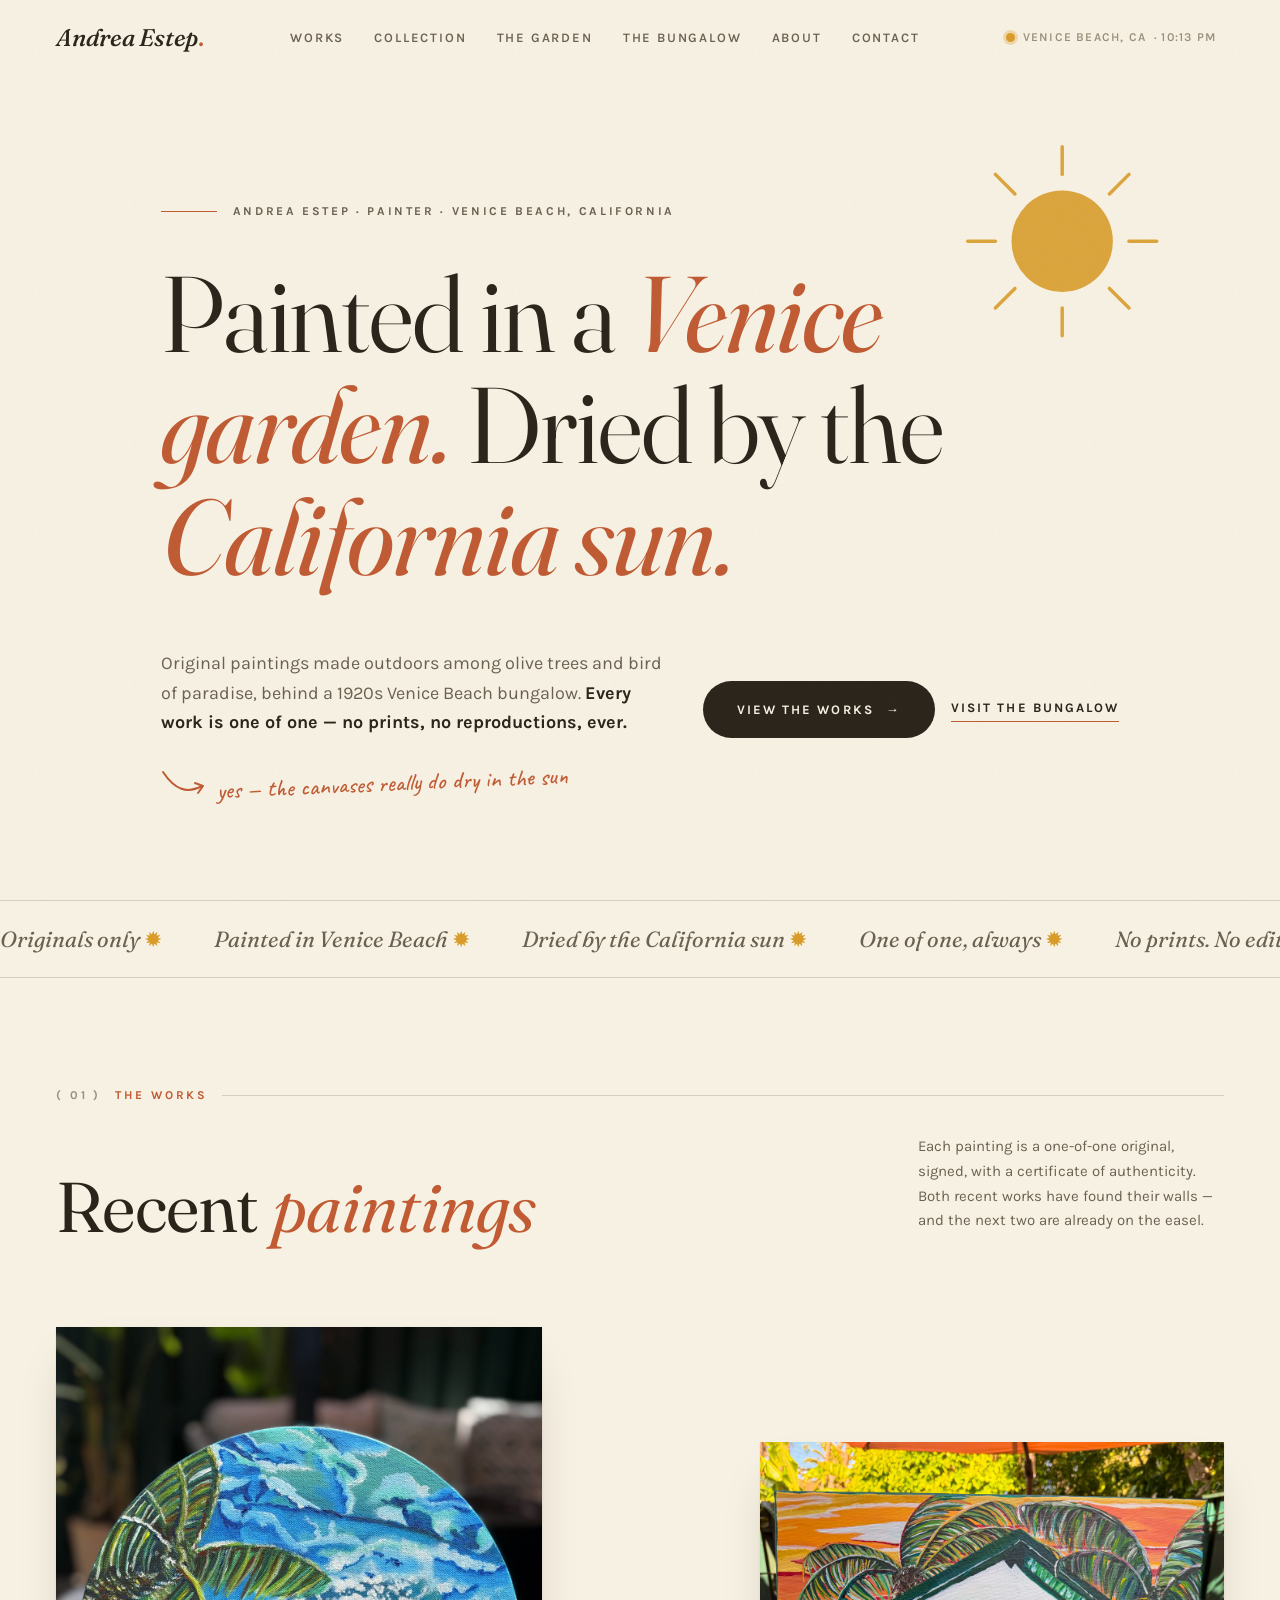
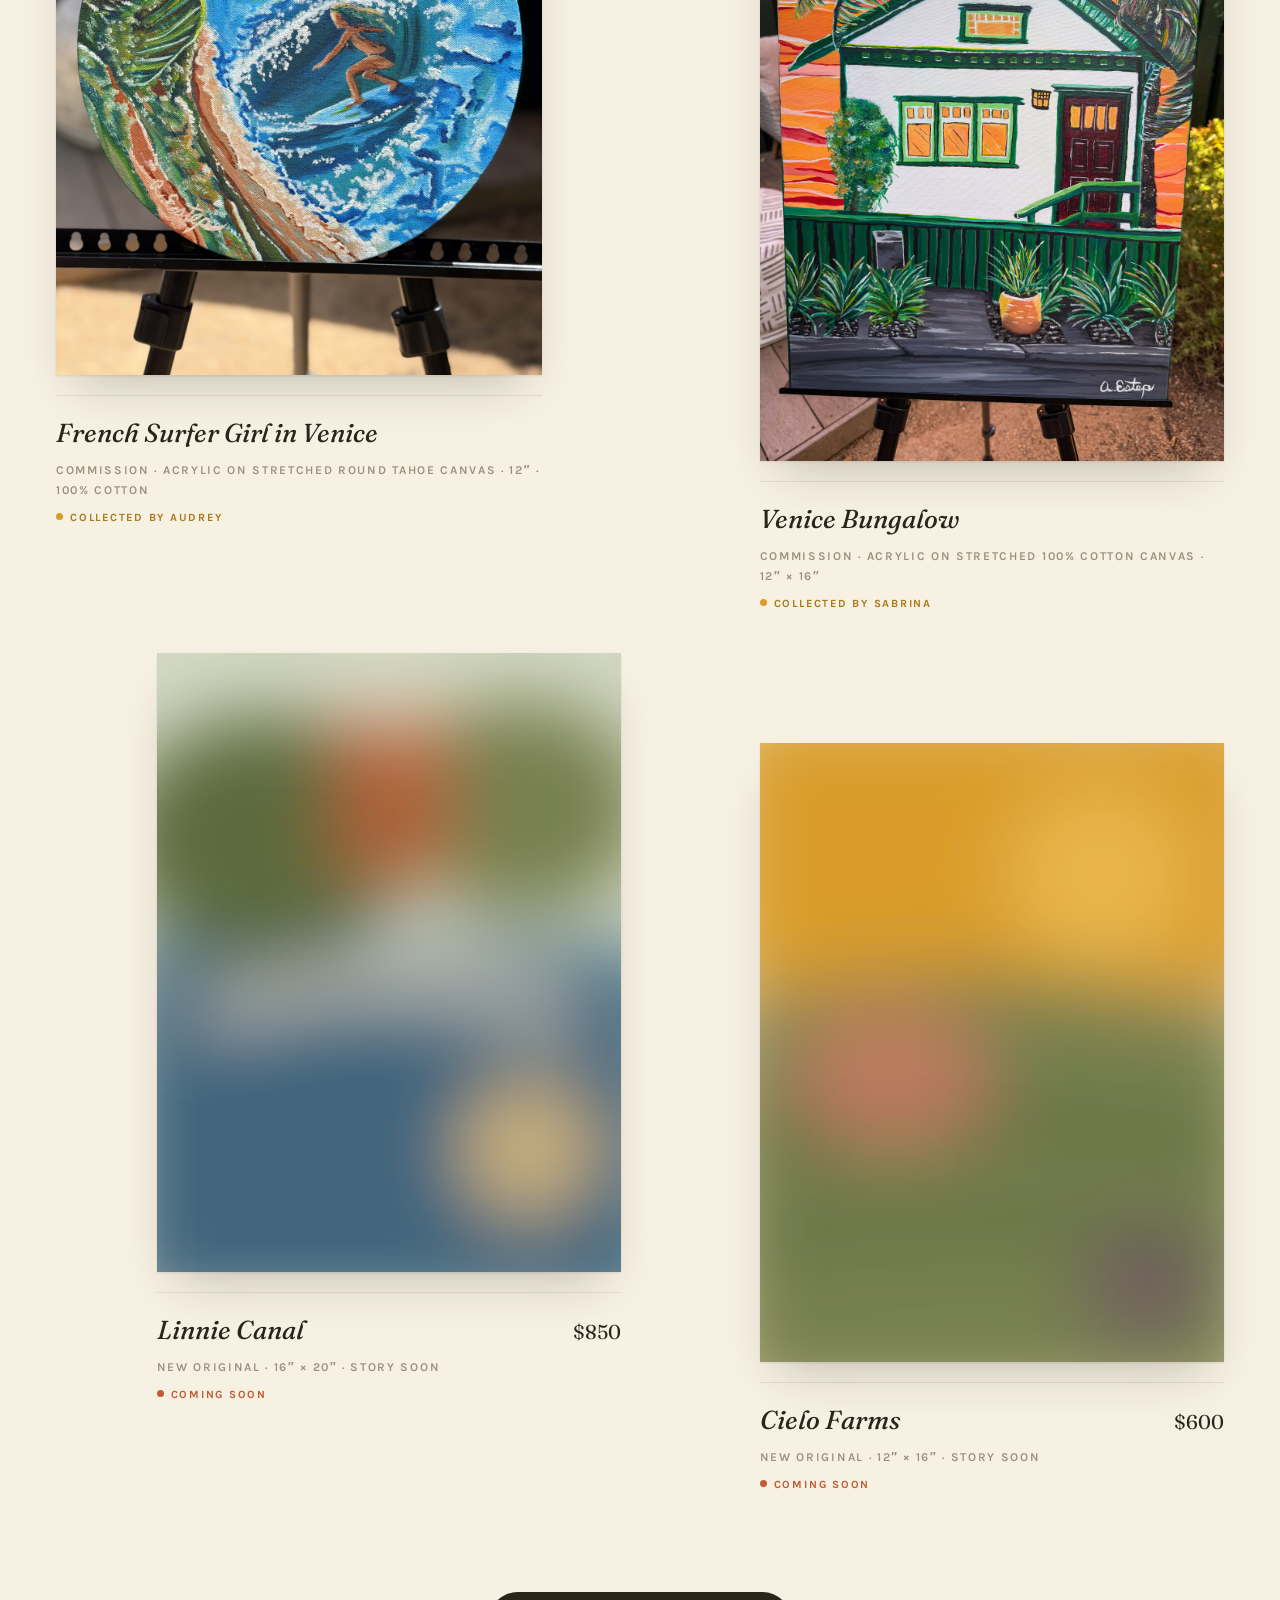
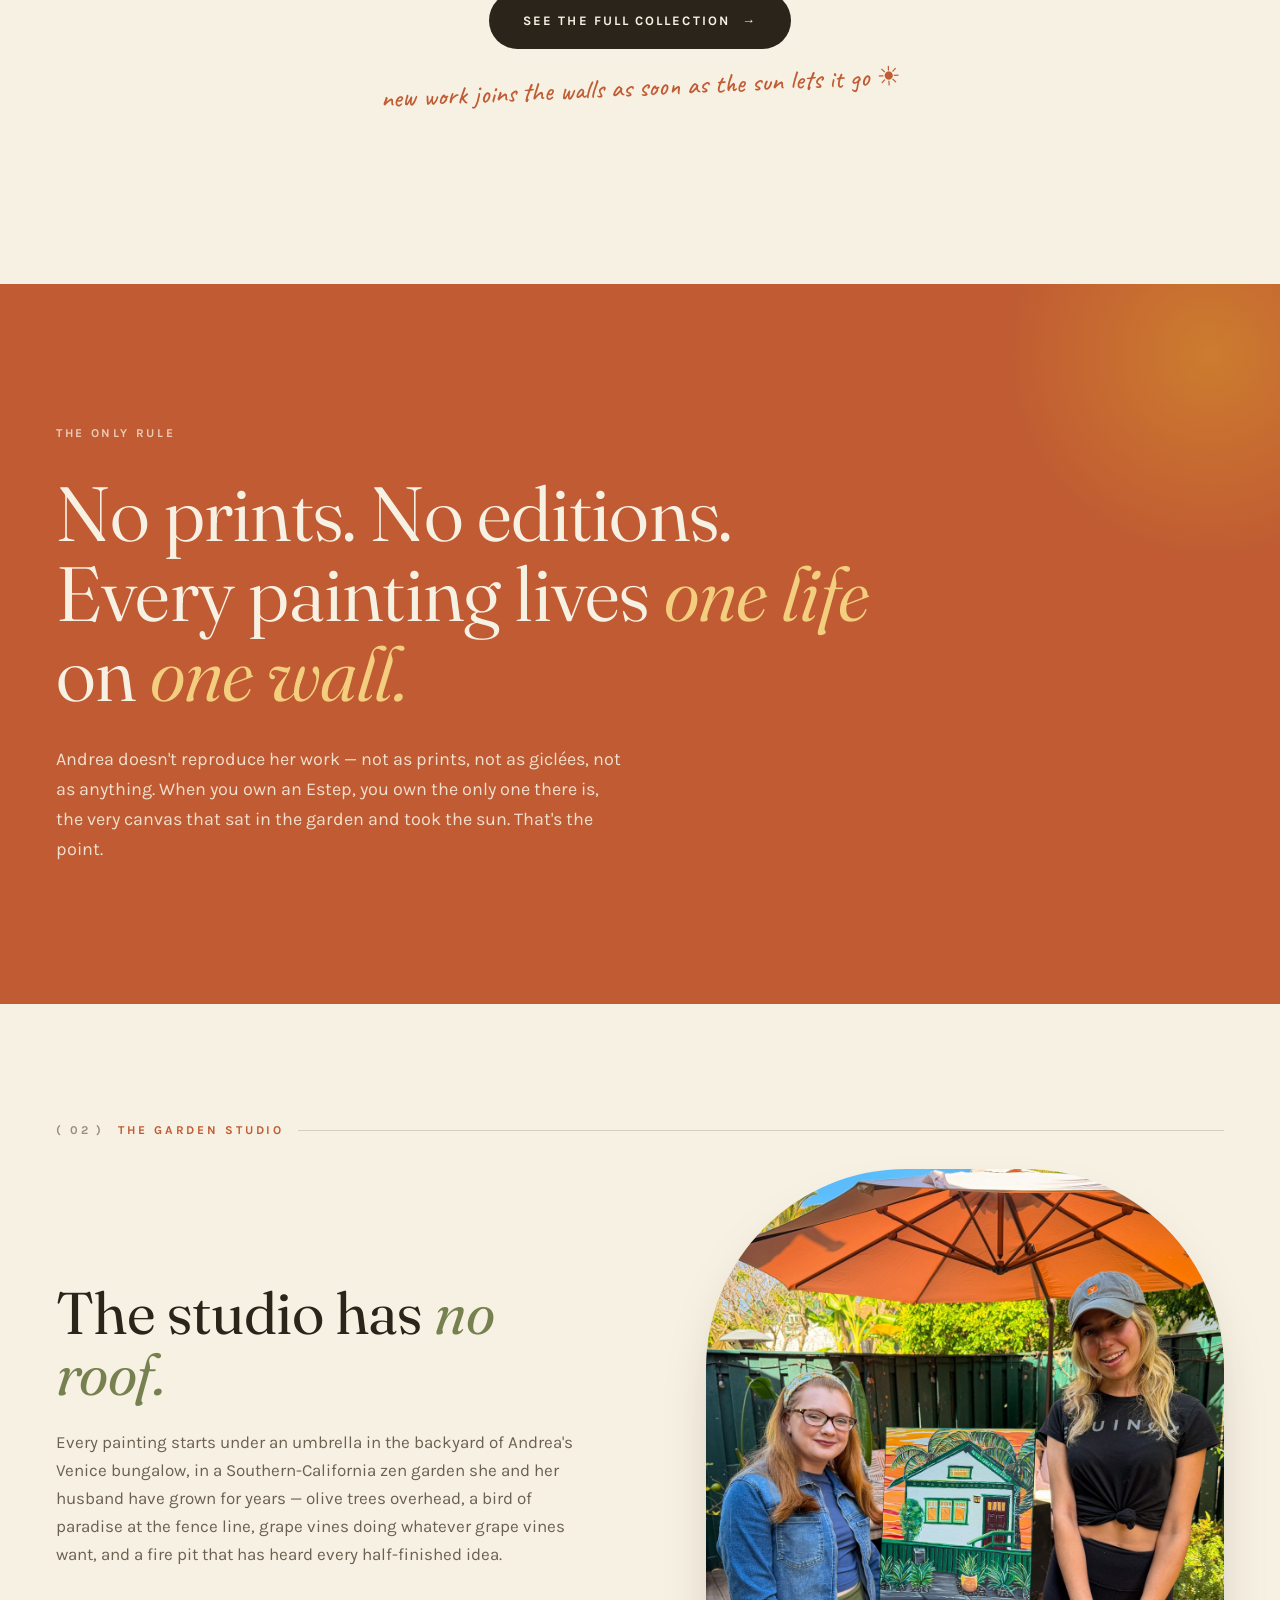
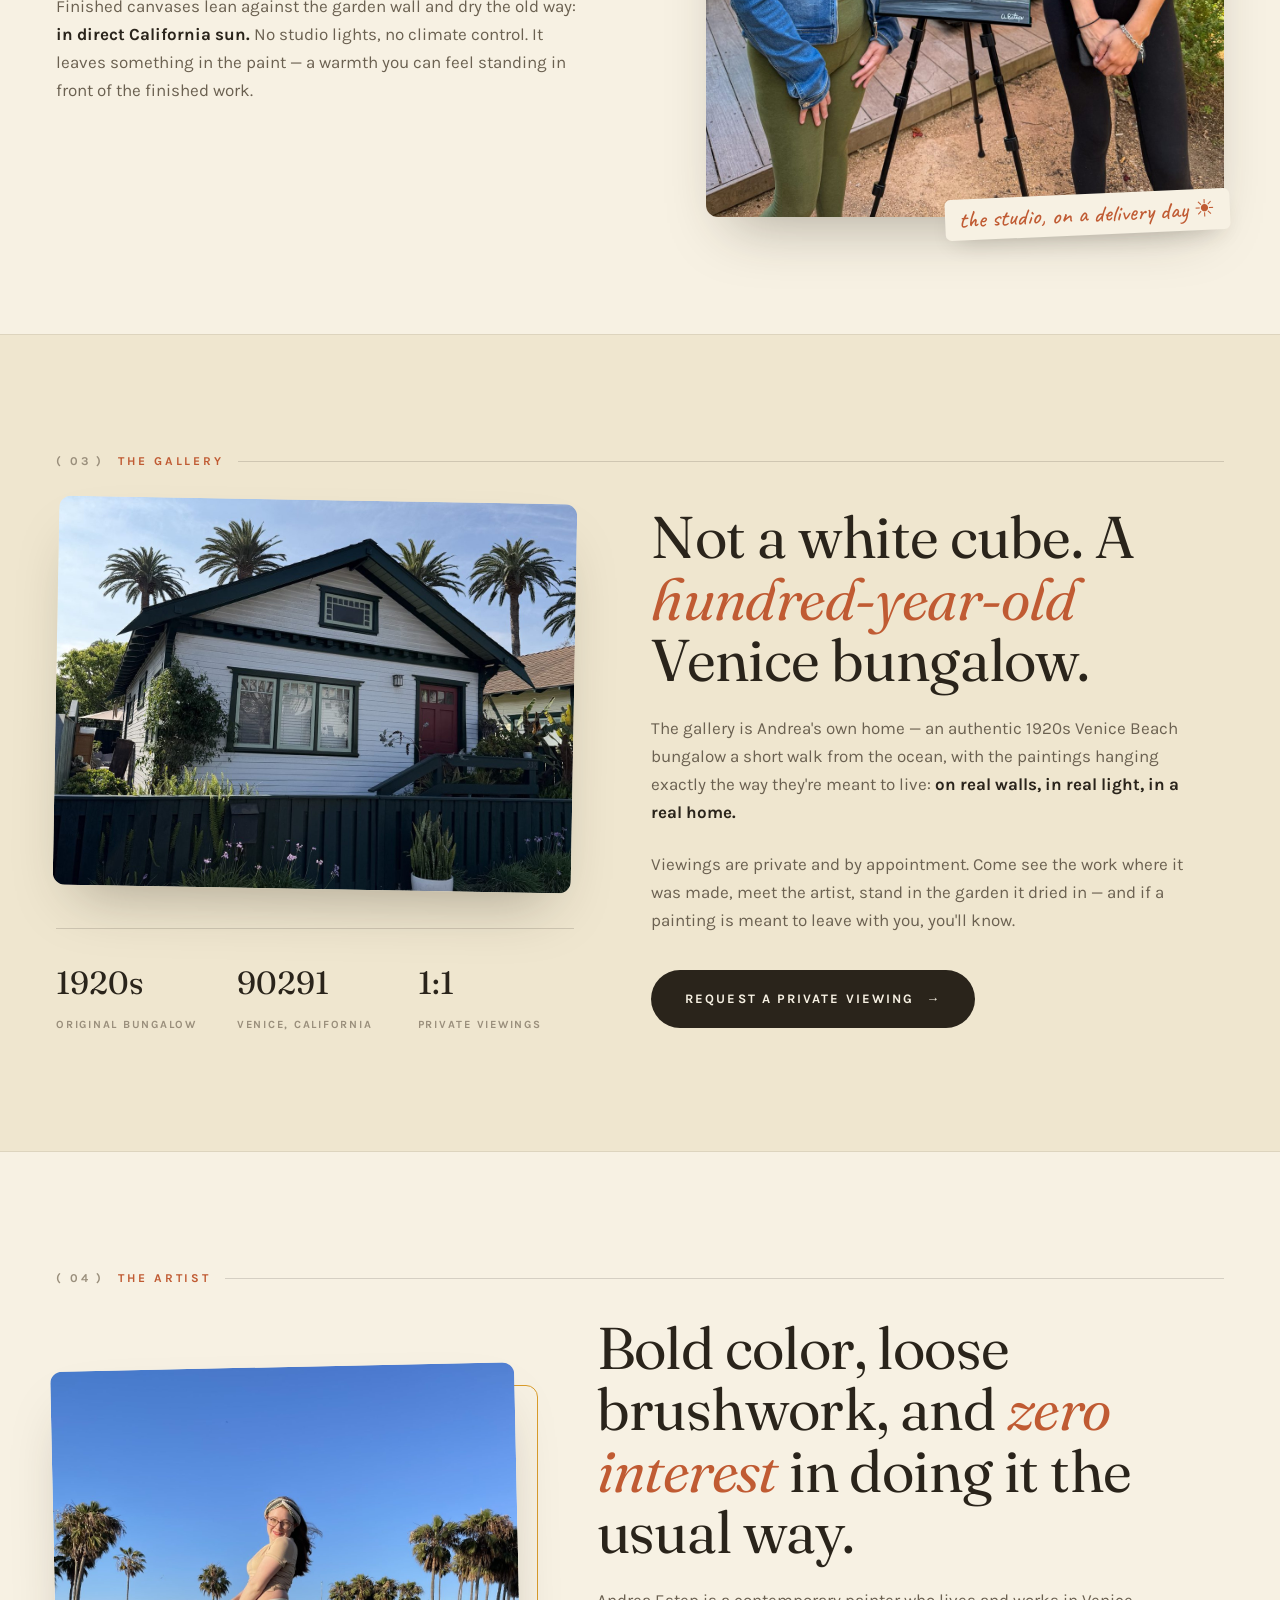
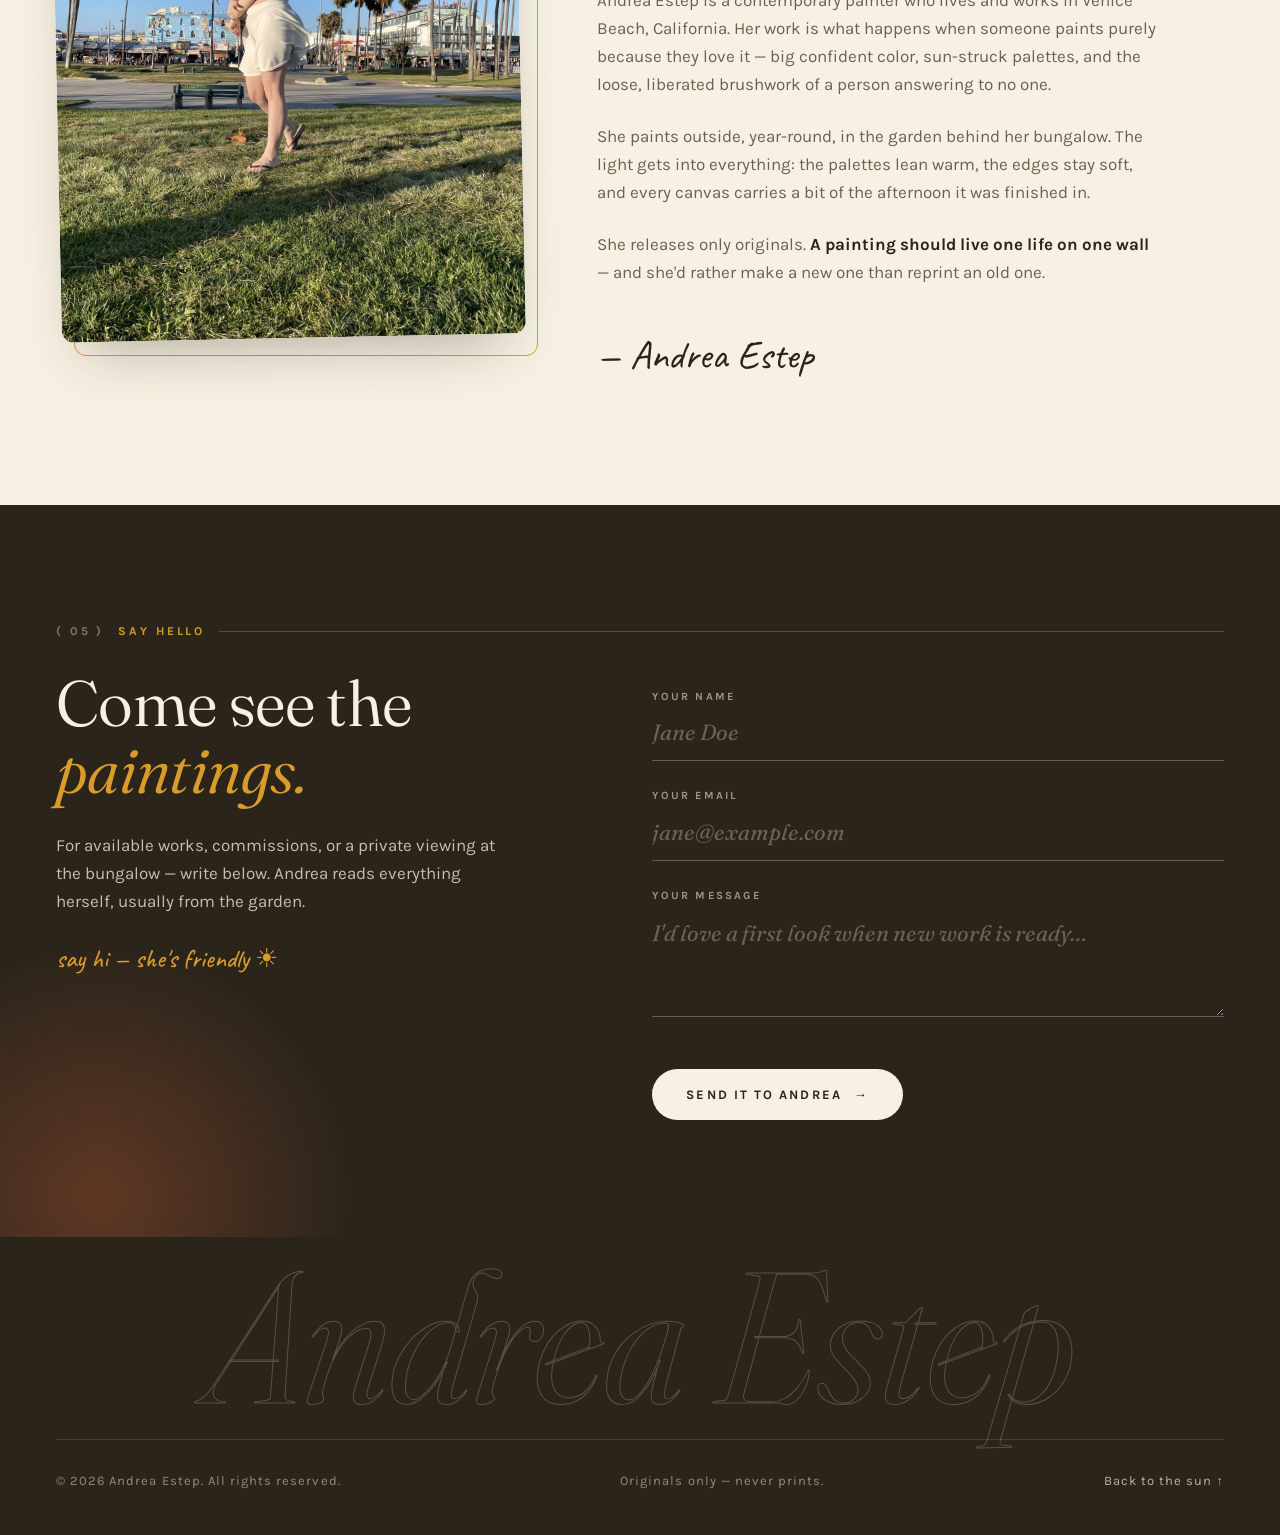
==== commit 27f3ad00: "chore: add dimensions to coming-soon works — Linnie Canal 16x20, Cielo Farms 12x16 Co-Authored-By: C" ====
--- a/index.html
+++ b/index.html
@@ -193,7 +193,7 @@
                     </div>
                 </a>
 
-                <a class="work reveal" data-status="coming" data-title="Linnie Canal" data-price="$850" data-meta="New original · details soon"
+                <a class="work reveal" data-status="coming" data-title="Linnie Canal" data-price="$850" data-meta="New original · 16″ × 20″ · story soon"
                    data-blurb="Fresh off the easel and still keeping its secrets — dimensions and the story get revealed soon. Write for first look before it goes up.">
                     <figure class="work-media">
                         <svg preserveAspectRatio="xMidYMid slice" viewBox="0 0 600 800" role="img" aria-label="Linnie Canal — coming soon">
@@ -215,14 +215,14 @@
                     <div class="work-caption">
                         <div>
                             <div class="work-title">Linnie Canal</div>
-                            <div class="work-meta">New original · details soon</div>
+                            <div class="work-meta">New original · 16″ × 20″ · story soon</div>
                             <div class="work-status coming">Coming soon</div>
                         </div>
                         <div class="work-price">$850</div>
                     </div>
                 </a>
 
-                <a class="work reveal" data-status="coming" data-title="Cielo Farms" data-price="$600" data-meta="New original · details soon"
+                <a class="work reveal" data-status="coming" data-title="Cielo Farms" data-price="$600" data-meta="New original · 12″ × 16″ · story soon"
                    data-blurb="Still drying in the garden and staying under wraps for now — dimensions and the story get revealed soon. Write for first look before it goes up.">
                     <figure class="work-media">
                         <svg preserveAspectRatio="xMidYMid slice" viewBox="0 0 600 800" role="img" aria-label="Cielo Farms — coming soon">
@@ -244,7 +244,7 @@
                     <div class="work-caption">
                         <div>
                             <div class="work-title">Cielo Farms</div>
-                            <div class="work-meta">New original · details soon</div>
+                            <div class="work-meta">New original · 12″ × 16″ · story soon</div>
                             <div class="work-status coming">Coming soon</div>
                         </div>
                         <div class="work-price">$600</div>
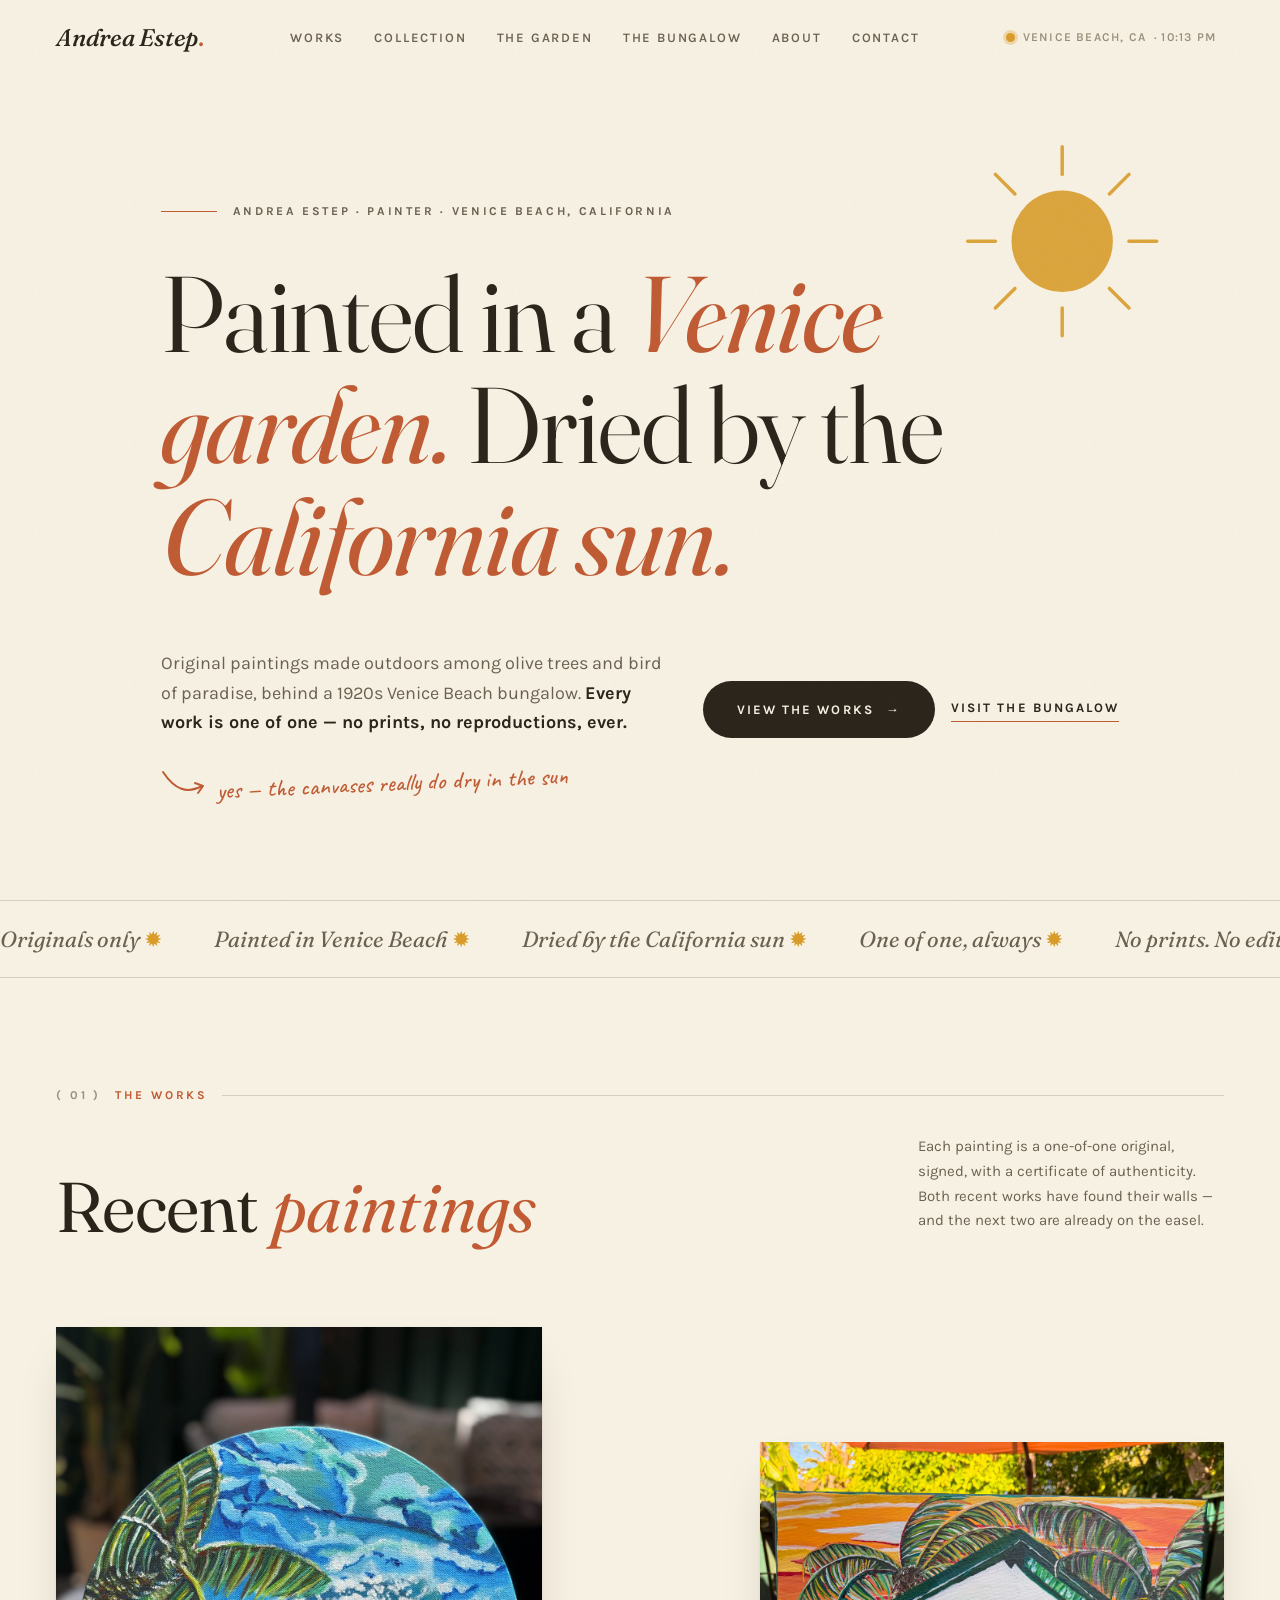
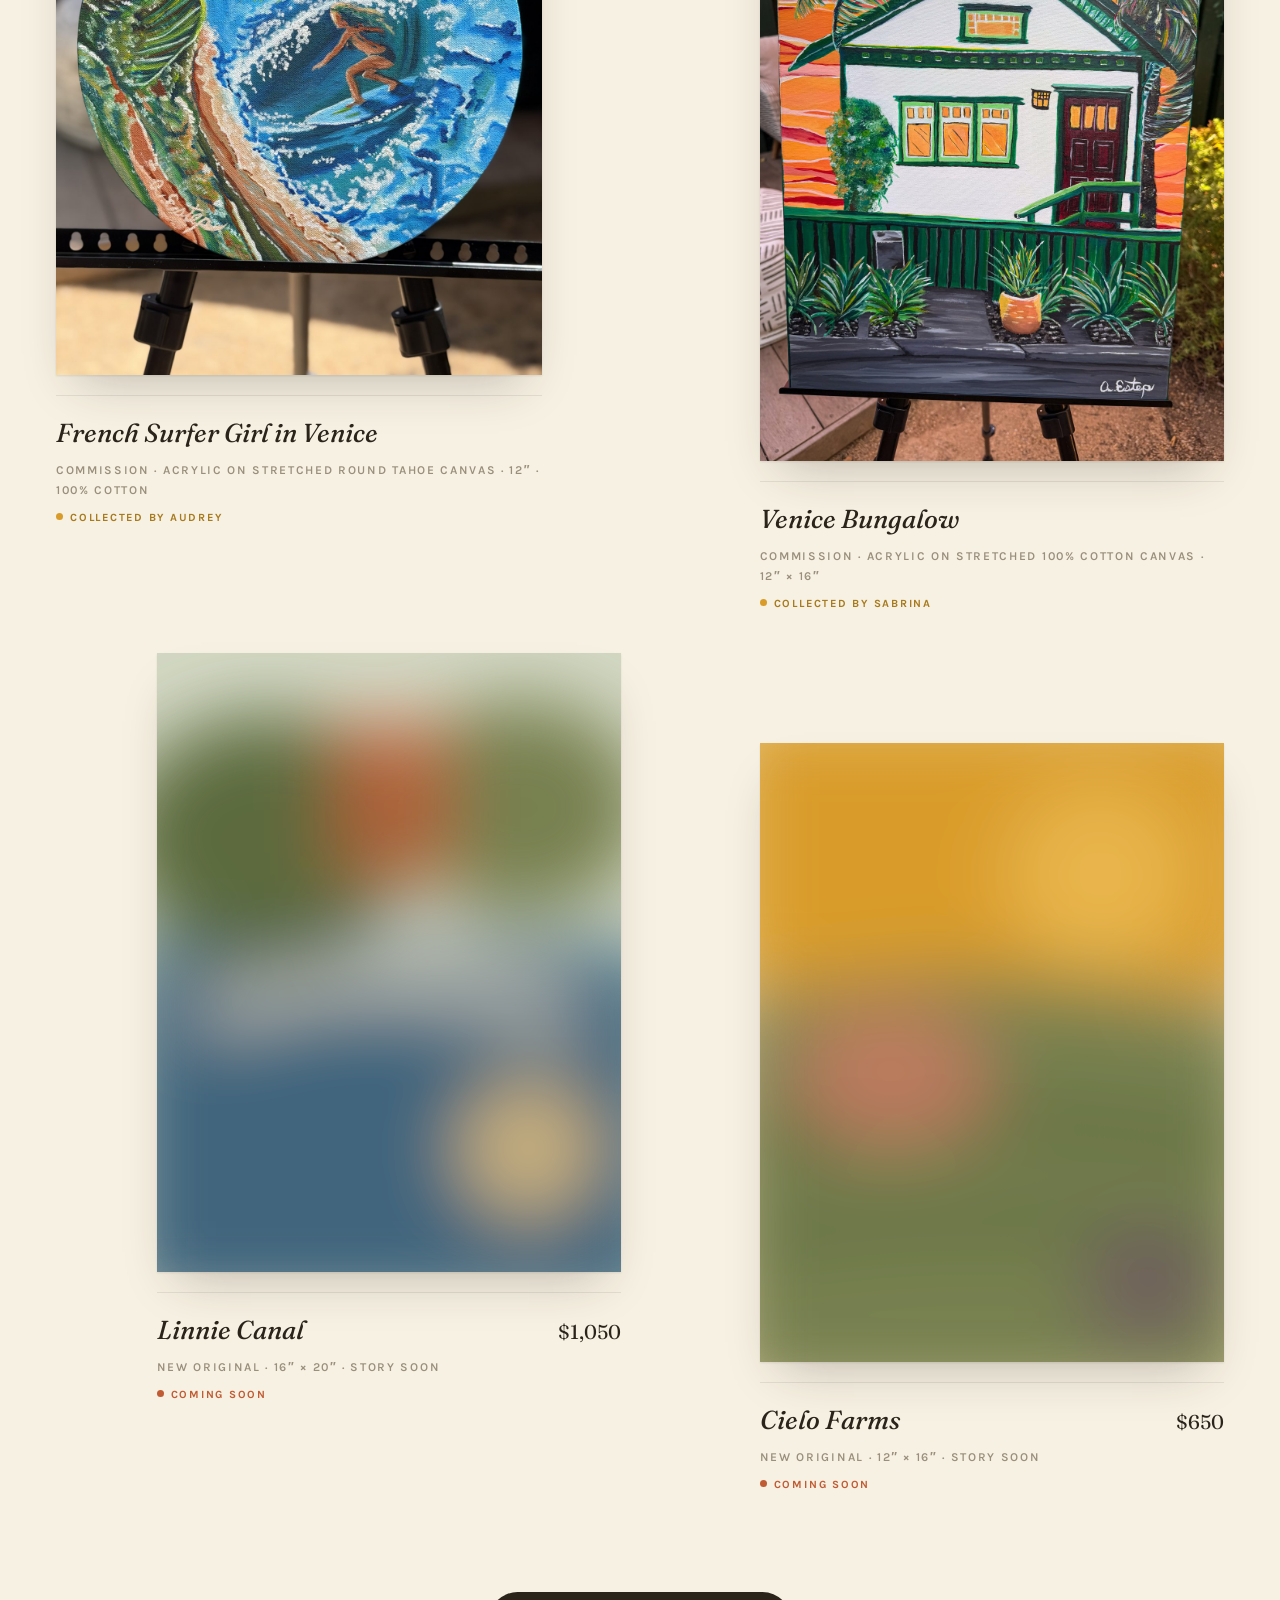
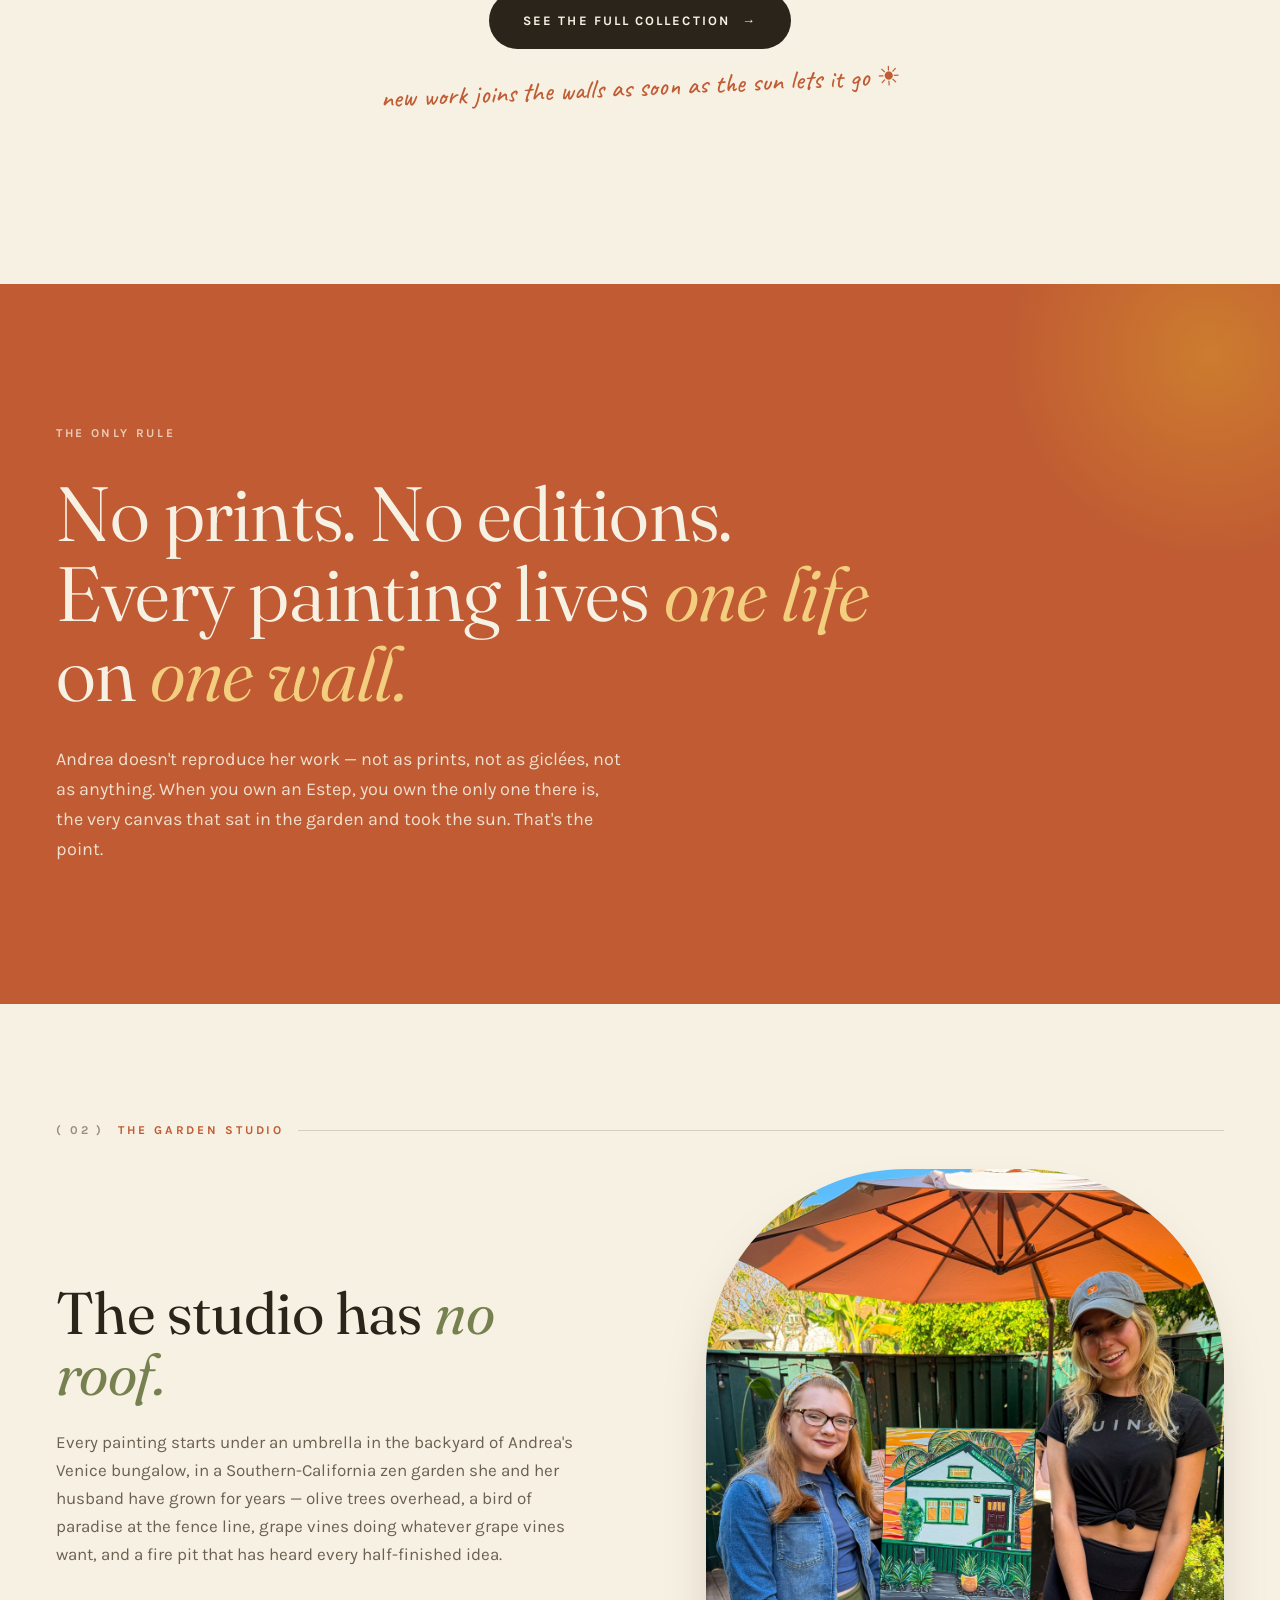
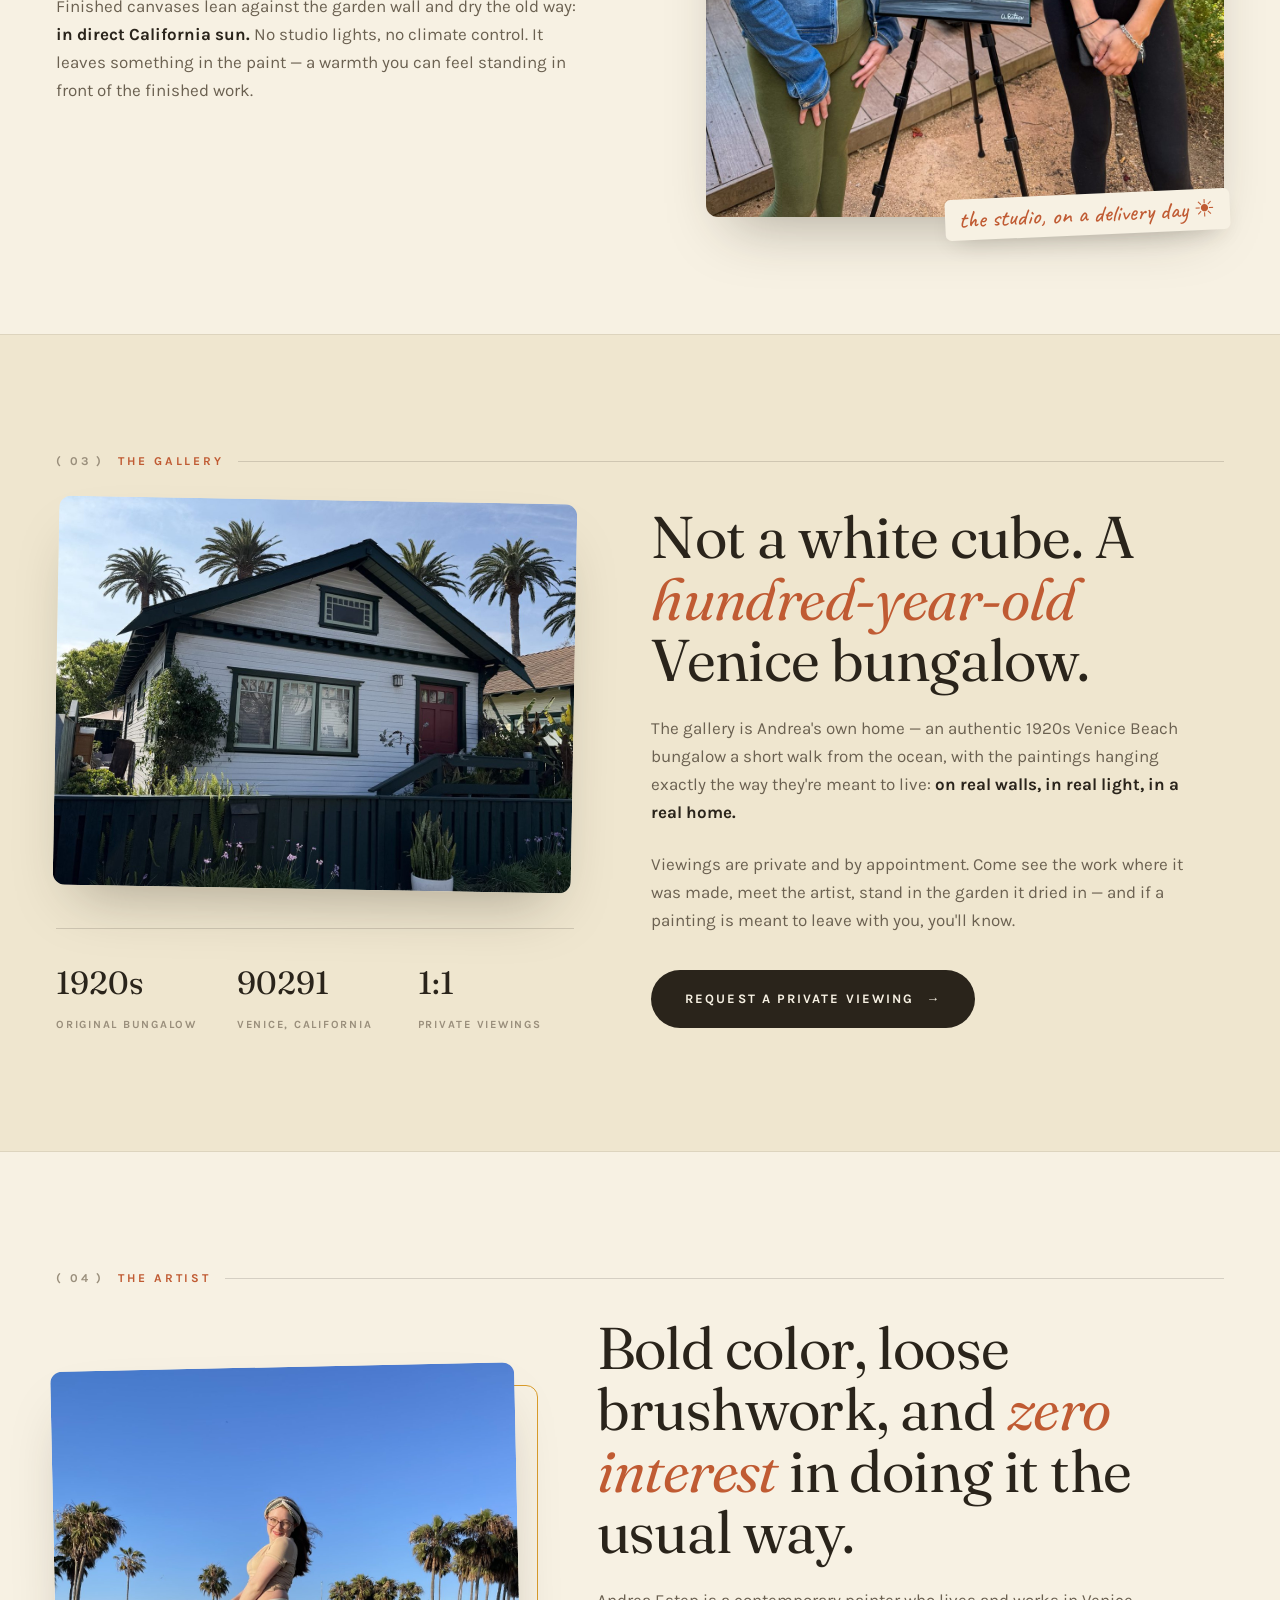
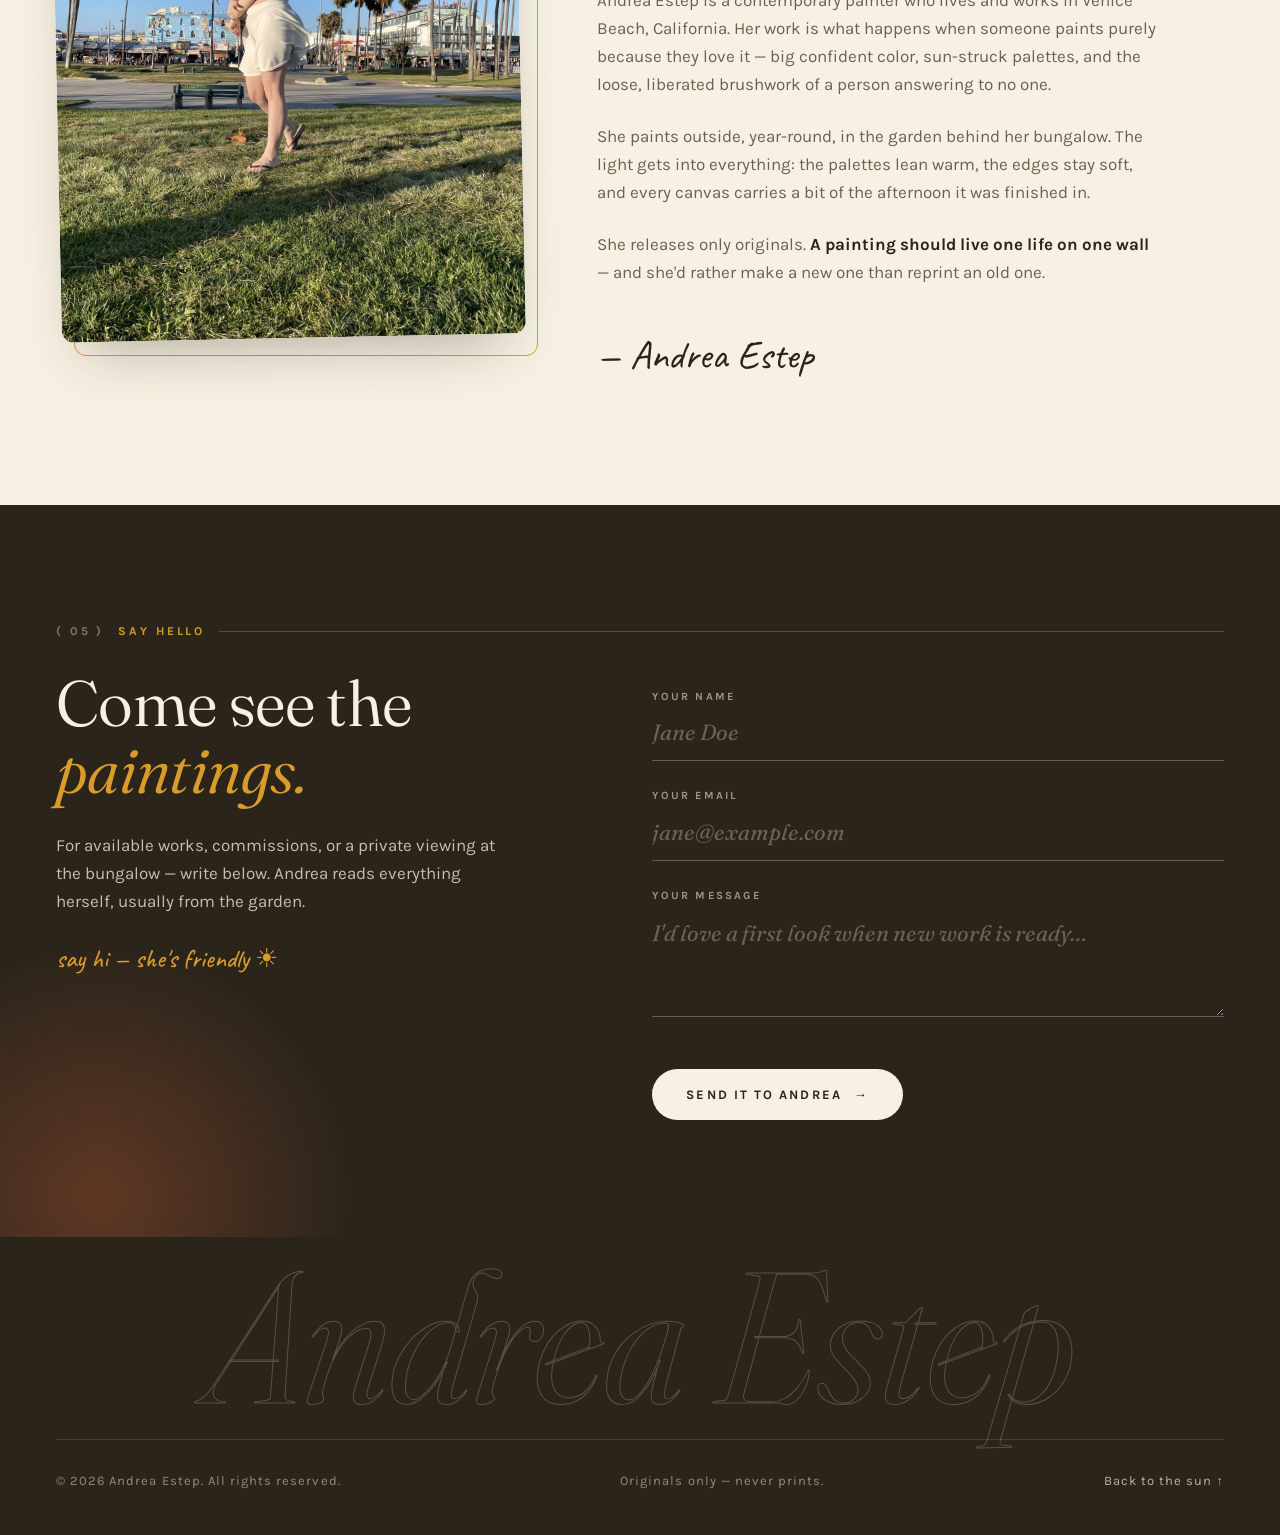
==== commit 163c8353: "chore: update coming-soon prices — Linnie Canal $1,050, Cielo Farms $650 Co-Authored-By: Claude Fabl" ====
--- a/index.html
+++ b/index.html
@@ -193,7 +193,7 @@
                     </div>
                 </a>
 
-                <a class="work reveal" data-status="coming" data-title="Linnie Canal" data-price="$850" data-meta="New original · 16″ × 20″ · story soon"
+                <a class="work reveal" data-status="coming" data-title="Linnie Canal" data-price="$1,050" data-meta="New original · 16″ × 20″ · story soon"
                    data-blurb="Fresh off the easel and still keeping its secrets — dimensions and the story get revealed soon. Write for first look before it goes up.">
                     <figure class="work-media">
                         <svg preserveAspectRatio="xMidYMid slice" viewBox="0 0 600 800" role="img" aria-label="Linnie Canal — coming soon">
@@ -218,11 +218,11 @@
                             <div class="work-meta">New original · 16″ × 20″ · story soon</div>
                             <div class="work-status coming">Coming soon</div>
                         </div>
-                        <div class="work-price">$850</div>
+                        <div class="work-price">$1,050</div>
                     </div>
                 </a>
 
-                <a class="work reveal" data-status="coming" data-title="Cielo Farms" data-price="$600" data-meta="New original · 12″ × 16″ · story soon"
+                <a class="work reveal" data-status="coming" data-title="Cielo Farms" data-price="$650" data-meta="New original · 12″ × 16″ · story soon"
                    data-blurb="Still drying in the garden and staying under wraps for now — dimensions and the story get revealed soon. Write for first look before it goes up.">
                     <figure class="work-media">
                         <svg preserveAspectRatio="xMidYMid slice" viewBox="0 0 600 800" role="img" aria-label="Cielo Farms — coming soon">
@@ -247,7 +247,7 @@
                             <div class="work-meta">New original · 12″ × 16″ · story soon</div>
                             <div class="work-status coming">Coming soon</div>
                         </div>
-                        <div class="work-price">$600</div>
+                        <div class="work-price">$650</div>
                     </div>
                 </a>
             </div>
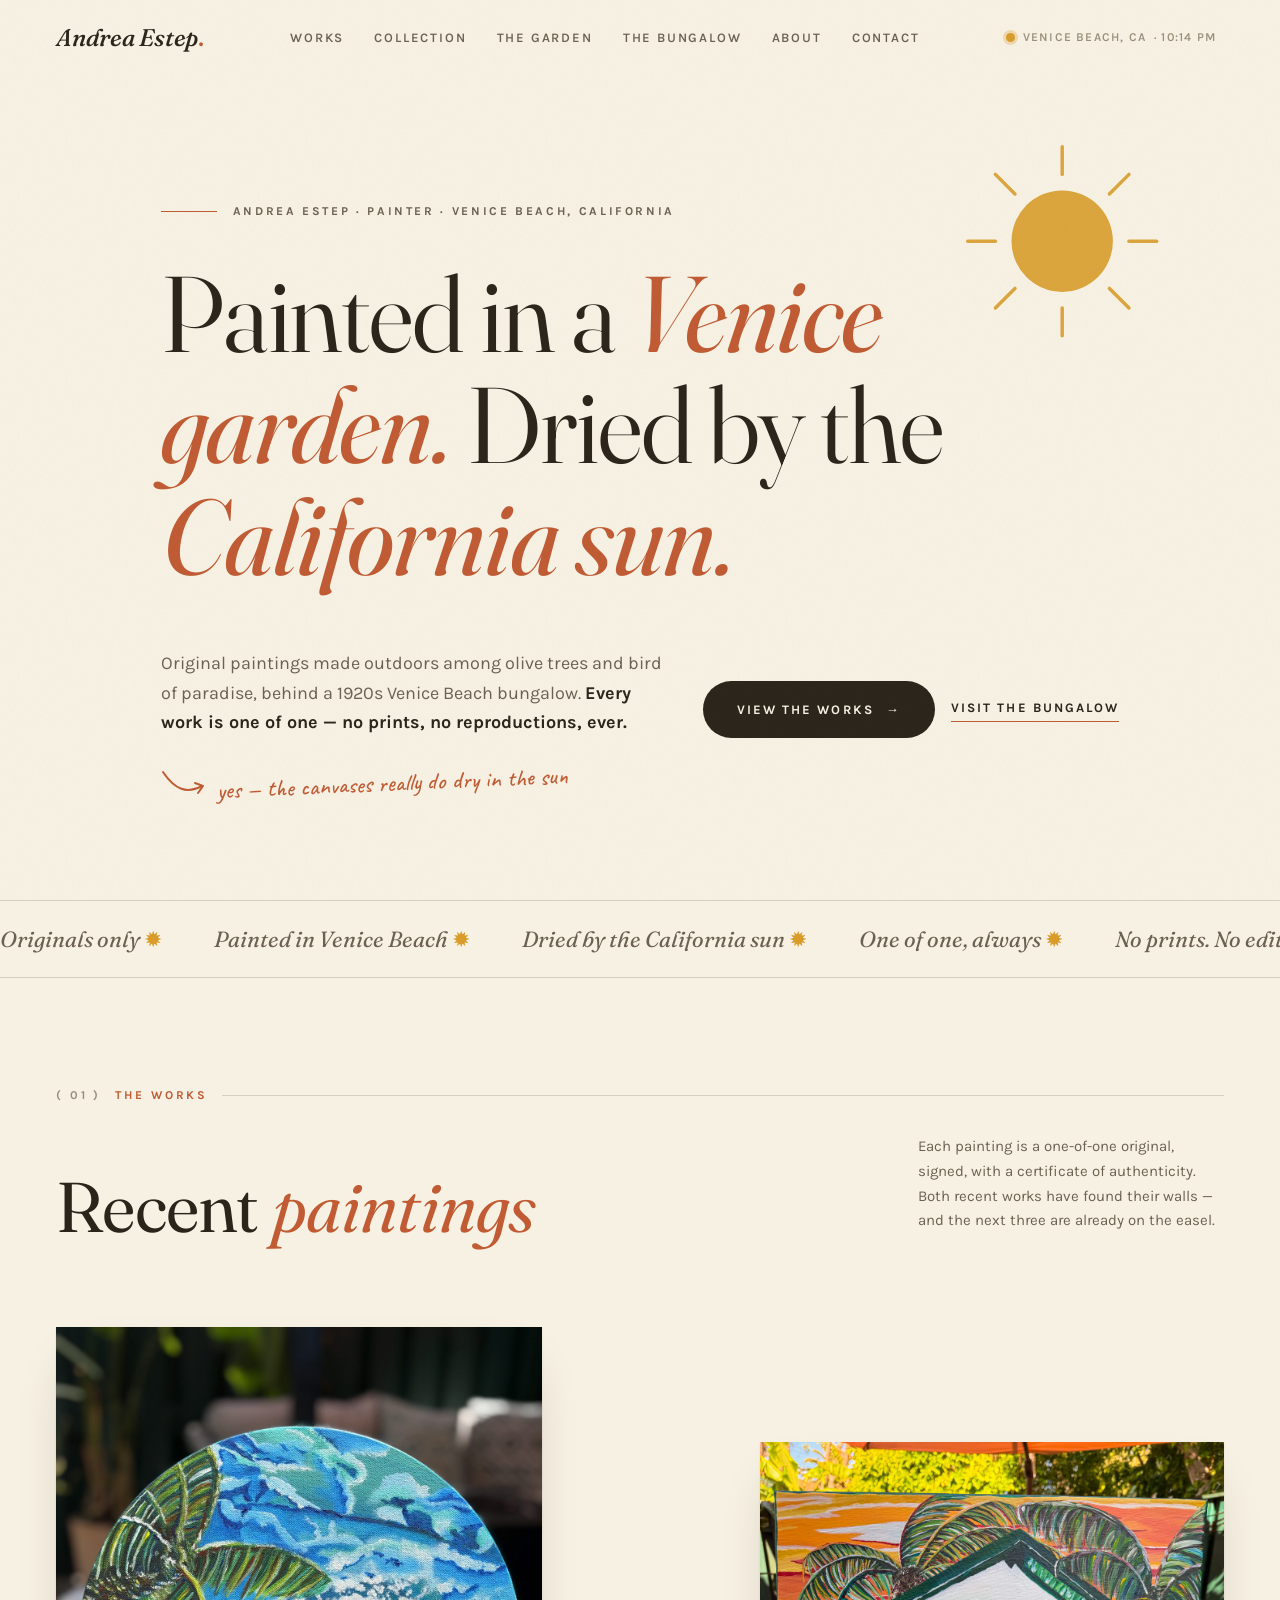
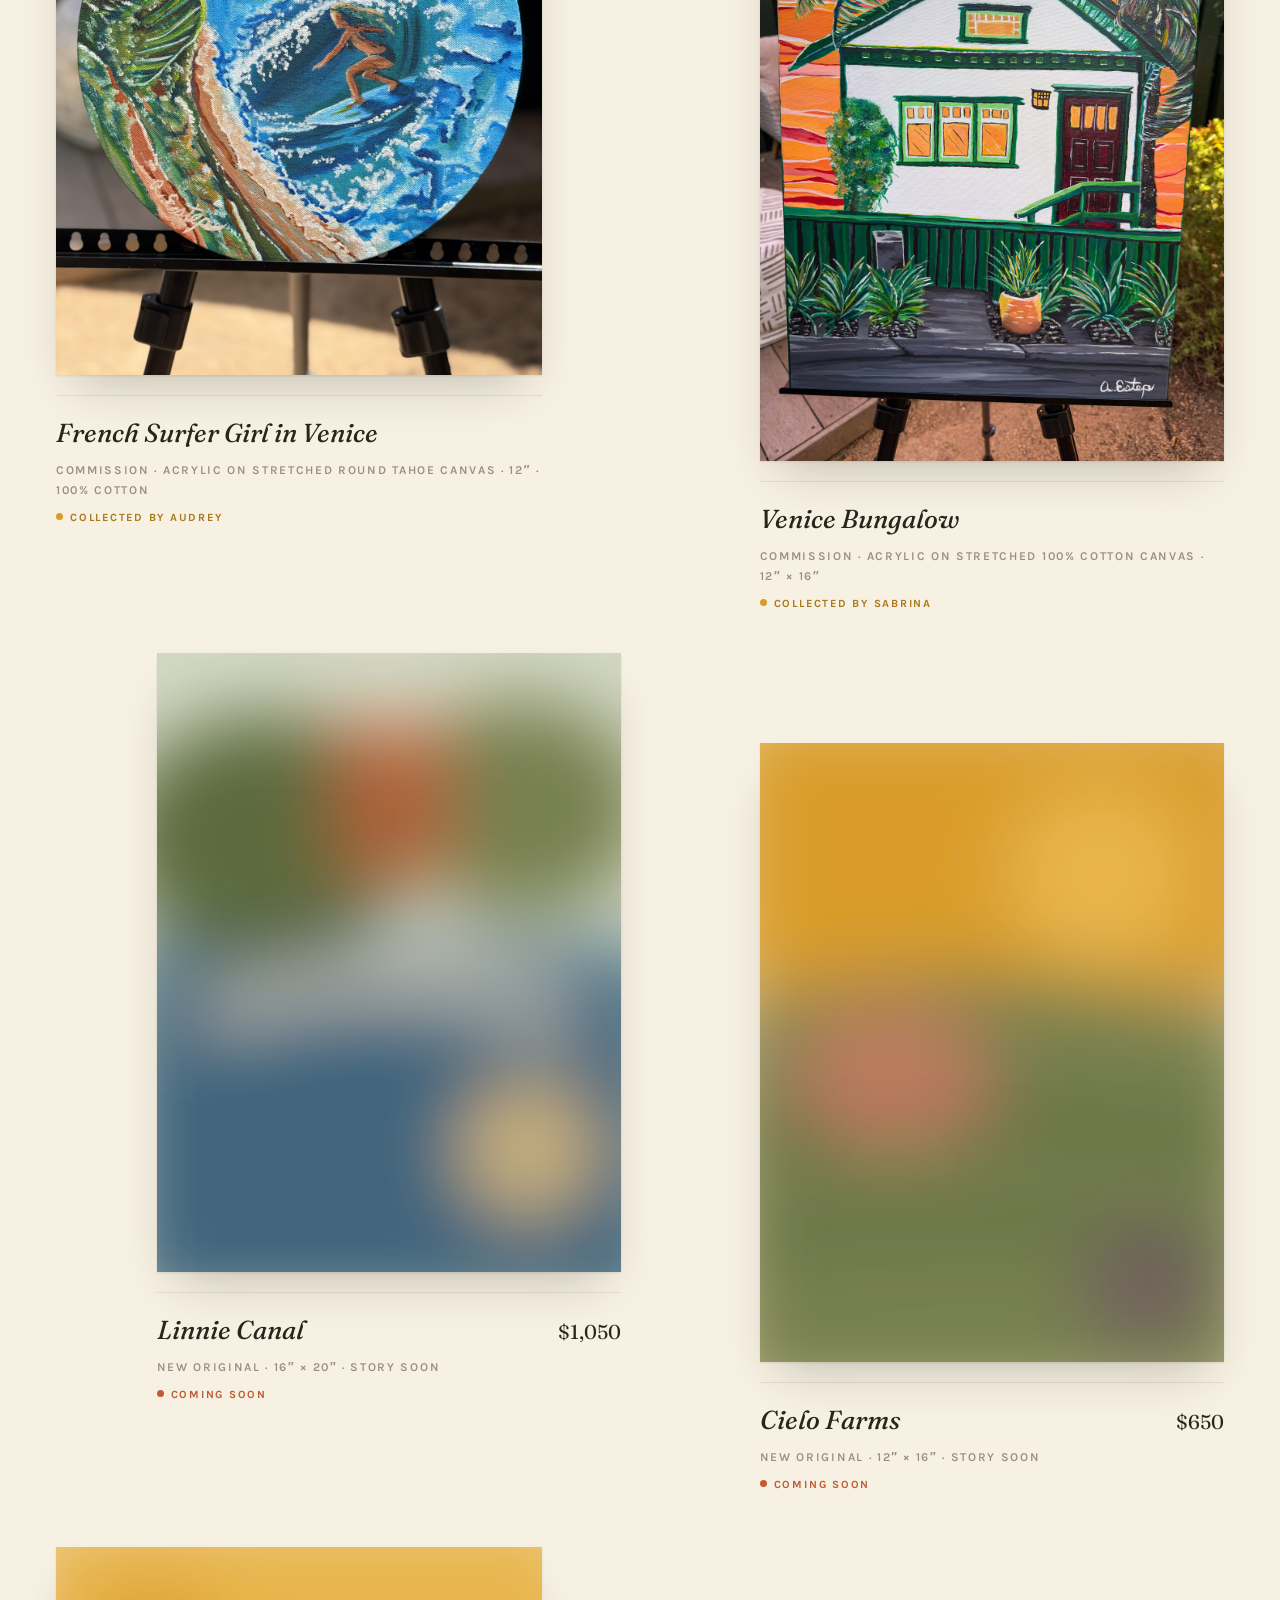
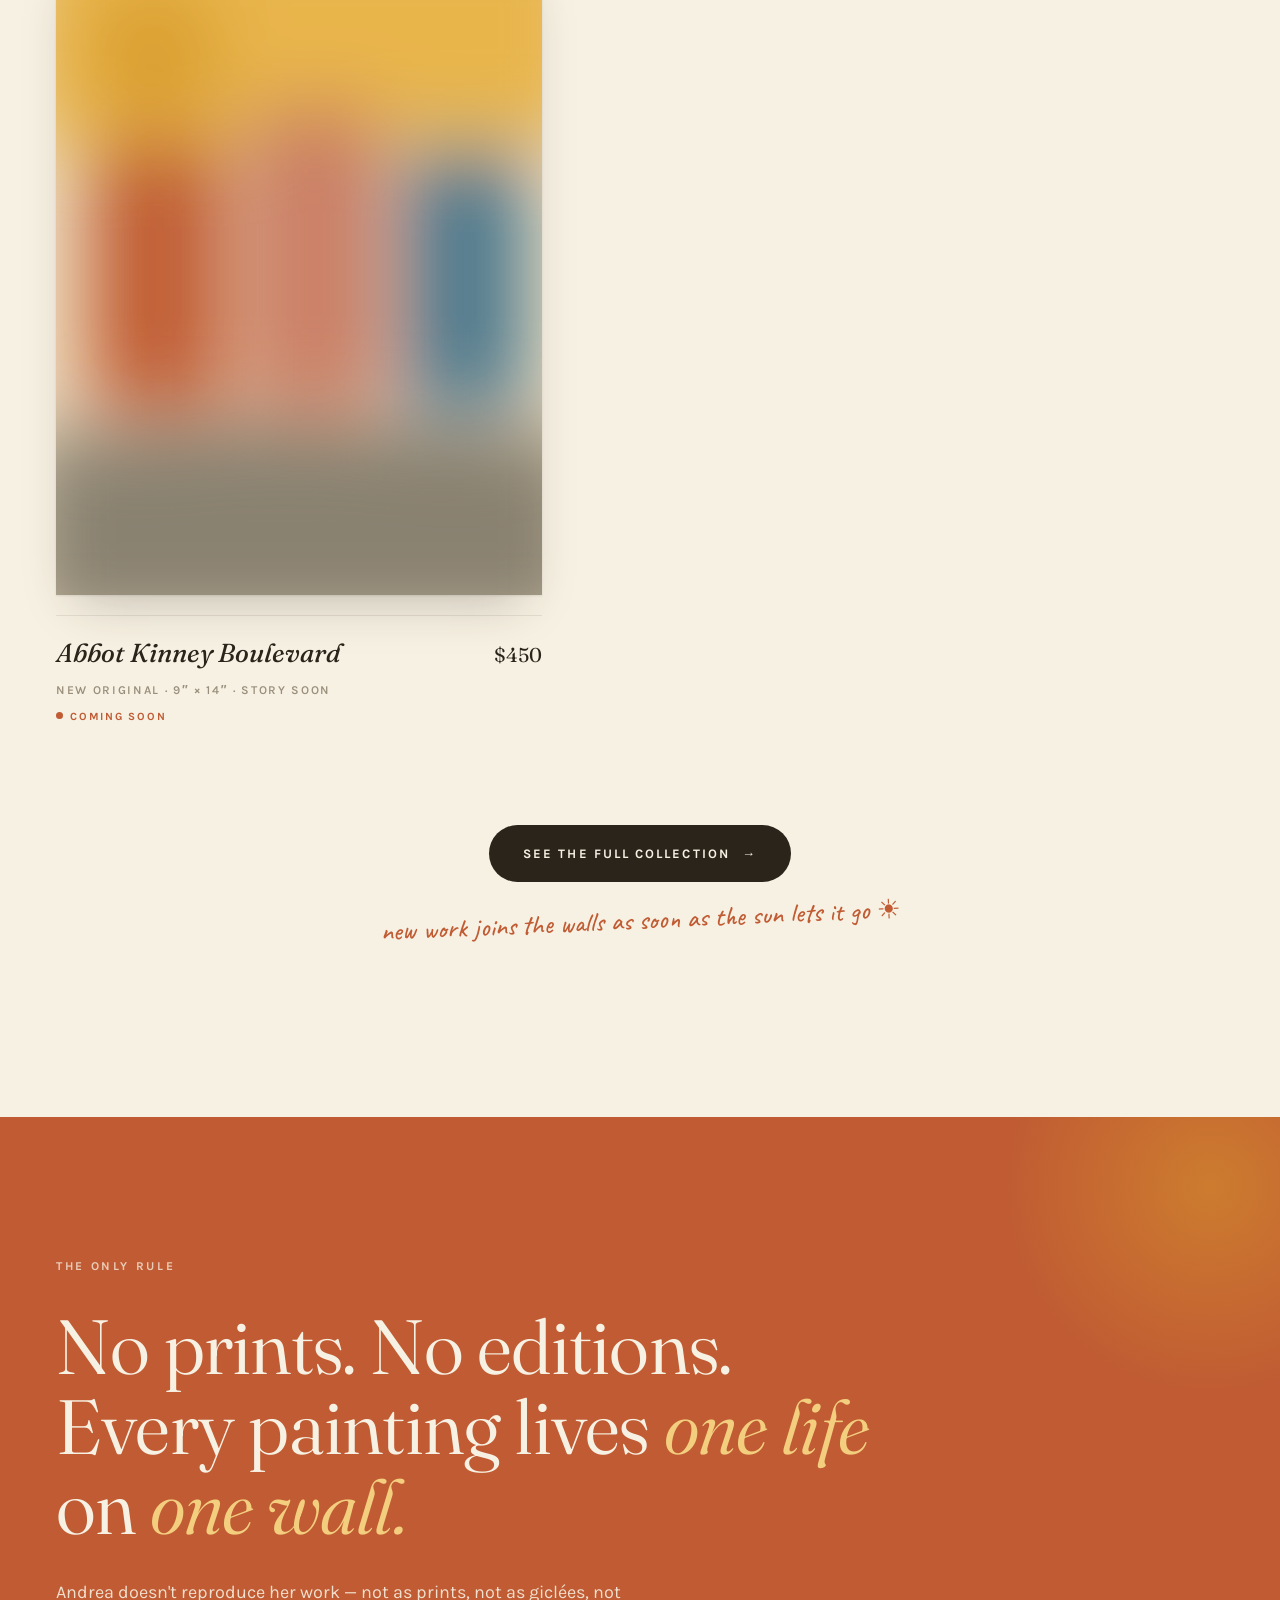
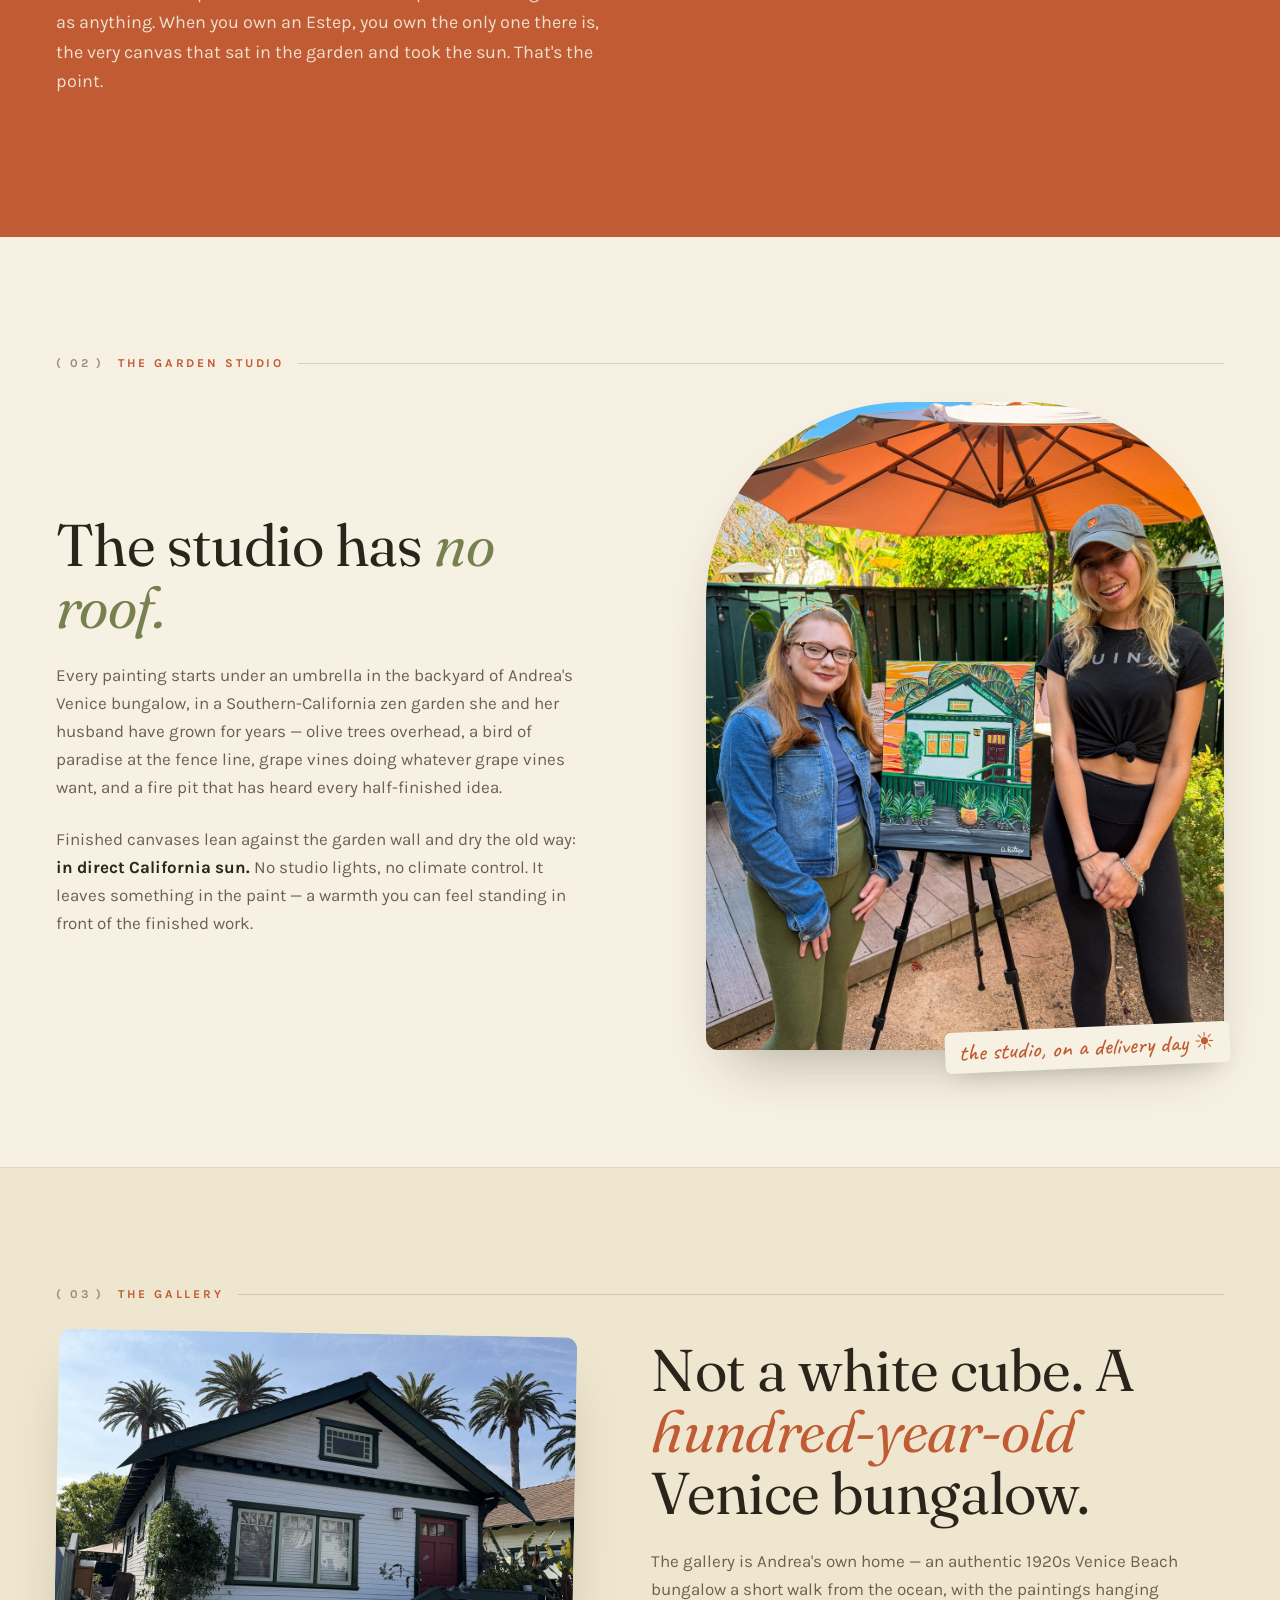
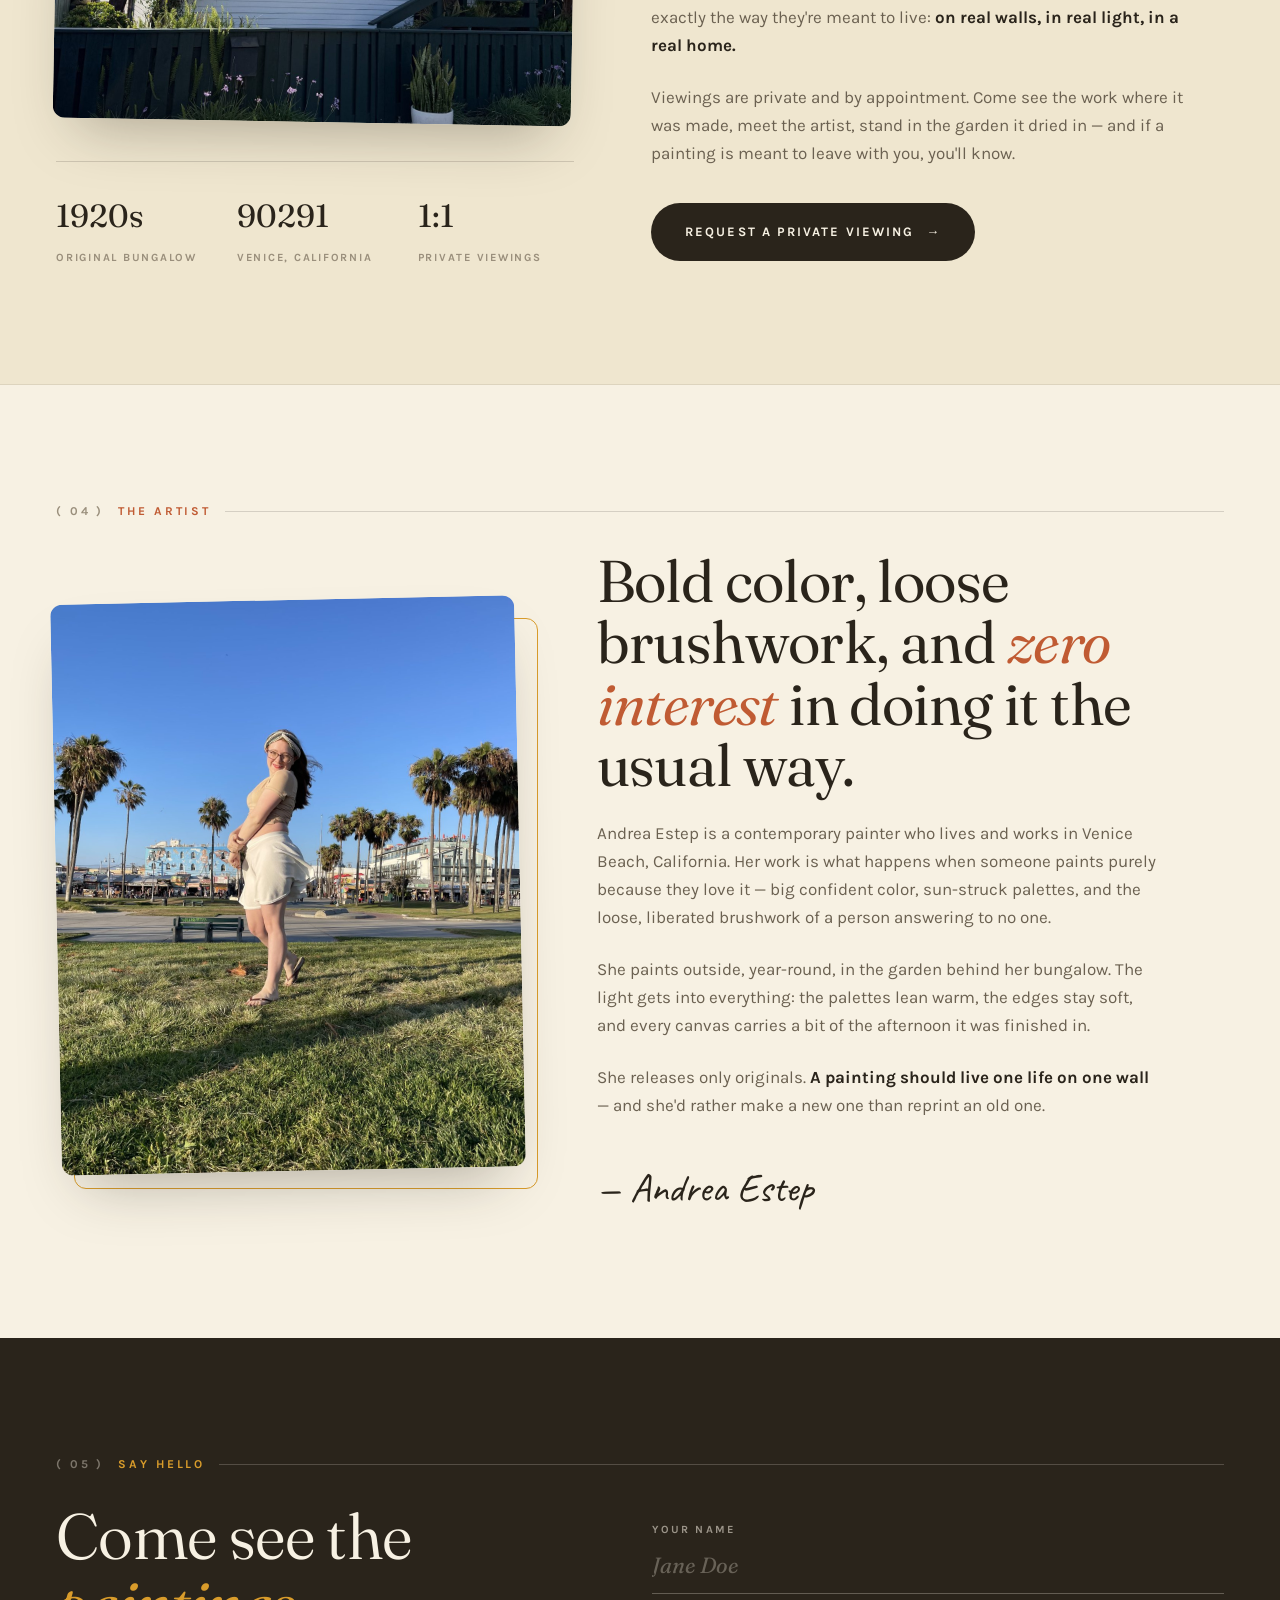
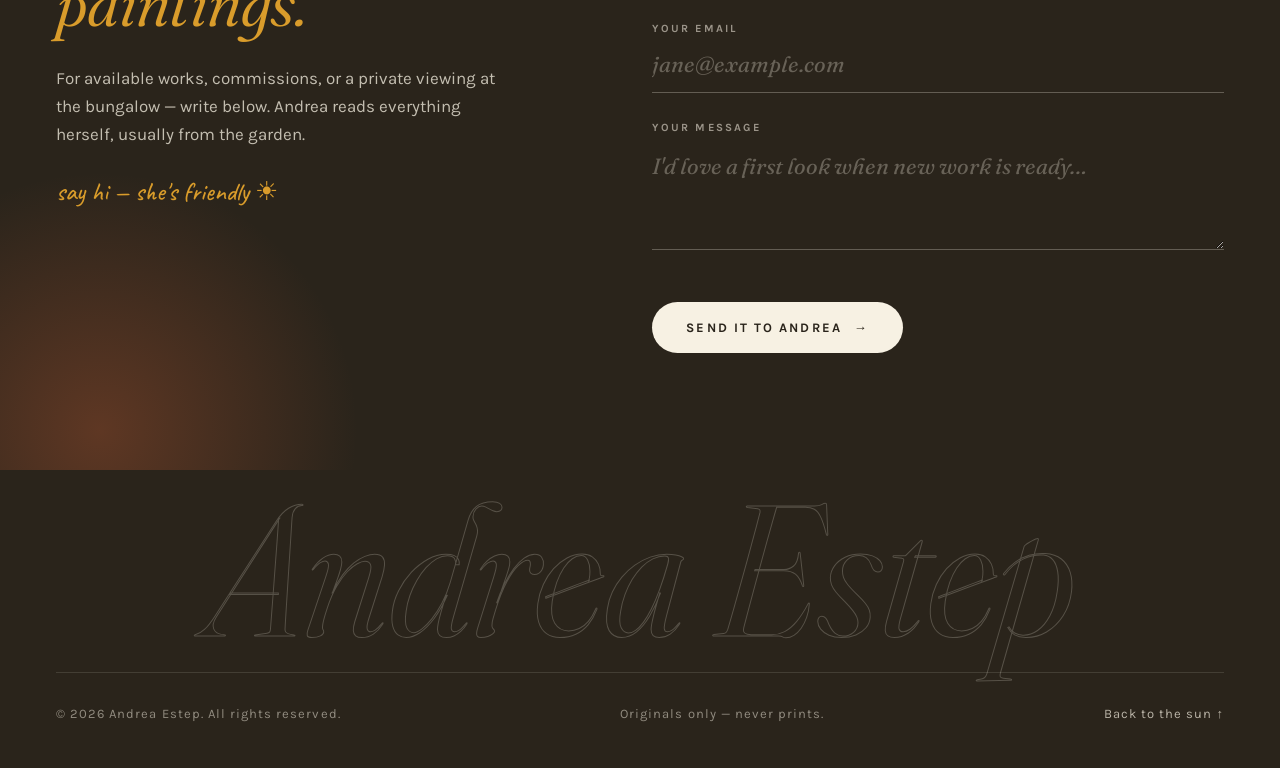
==== commit 1933e998: "feat: add Abbot Kinney Boulevard teaser — 9x14, $450 Priced on the existing ~$3.30/sq-in ladder; cop" ====
--- a/index.html
+++ b/index.html
@@ -161,7 +161,7 @@
             <div class="section-label reveal"><span class="num">( 01 )</span> The works</div>
             <div class="works-head">
                 <h2 class="reveal">Recent <em class="it" style="color:var(--terracotta)">paintings</em></h2>
-                <p class="note reveal reveal-d1">Each painting is a one-of-one original, signed, with a certificate of authenticity. Both recent works have found their walls — and the next two are already on the easel.</p>
+                <p class="note reveal reveal-d1">Each painting is a one-of-one original, signed, with a certificate of authenticity. Both recent works have found their walls — and the next three are already on the easel.</p>
             </div>
 
             <div class="works-grid">
@@ -250,6 +250,35 @@
                         <div class="work-price">$650</div>
                     </div>
                 </a>
+
+                <a class="work reveal" data-status="coming" data-title="Abbot Kinney Boulevard" data-price="$450" data-meta="New original · 9″ × 14″ · story soon"
+                   data-blurb="Still on the easel and keeping quiet for now — the story gets revealed soon. Write for first look before it goes up.">
+                    <figure class="work-media">
+                        <svg preserveAspectRatio="xMidYMid slice" viewBox="0 0 600 800" role="img" aria-label="Abbot Kinney Boulevard — coming soon">
+                            <defs>
+                                <filter id="blurAK" x="-30%" y="-30%" width="160%" height="160%"><feGaussianBlur stdDeviation="48"/></filter>
+                            </defs>
+                            <rect width="600" height="800" fill="#EFE0C2"/>
+                            <g filter="url(#blurAK)">
+                                <rect x="-40" y="-40" width="700" height="280" fill="#E8B54B"/>
+                                <rect x="40" y="240" width="170" height="330" fill="#C05B33"/>
+                                <rect x="240" y="200" width="160" height="370" fill="#C97B62"/>
+                                <rect x="430" y="250" width="150" height="320" fill="#49768B"/>
+                                <rect x="-40" y="600" width="700" height="250" fill="#8A8271"/>
+                                <circle cx="120" cy="130" r="80" fill="#D99C2B"/>
+                                <path d="M60 620 Q300 570 540 630" stroke="#2A241B" stroke-width="18" fill="none" opacity="0.7"/>
+                            </g>
+                        </svg>
+                    </figure>
+                    <div class="work-caption">
+                        <div>
+                            <div class="work-title">Abbot Kinney Boulevard</div>
+                            <div class="work-meta">New original · 9″ × 14″ · story soon</div>
+                            <div class="work-status coming">Coming soon</div>
+                        </div>
+                        <div class="work-price">$450</div>
+                    </div>
+                </a>
             </div>
 
             <div class="works-foot reveal">
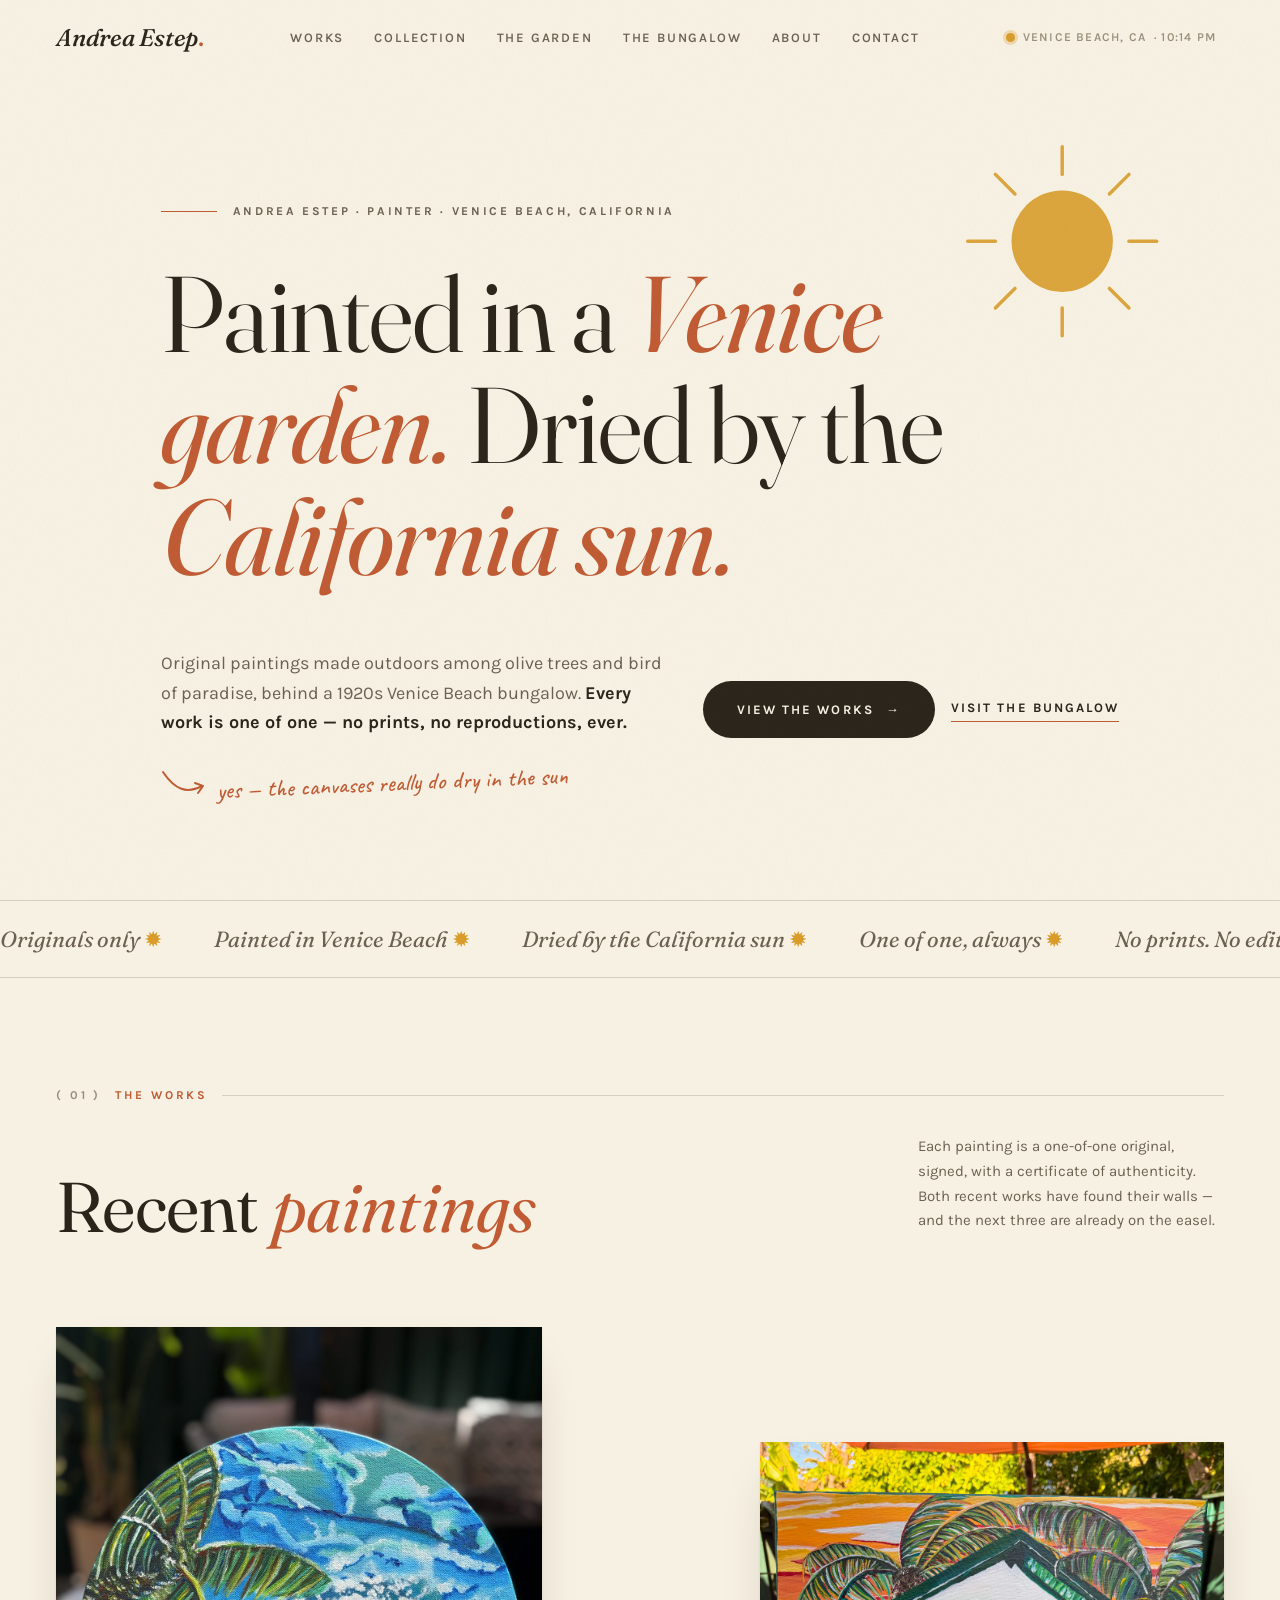
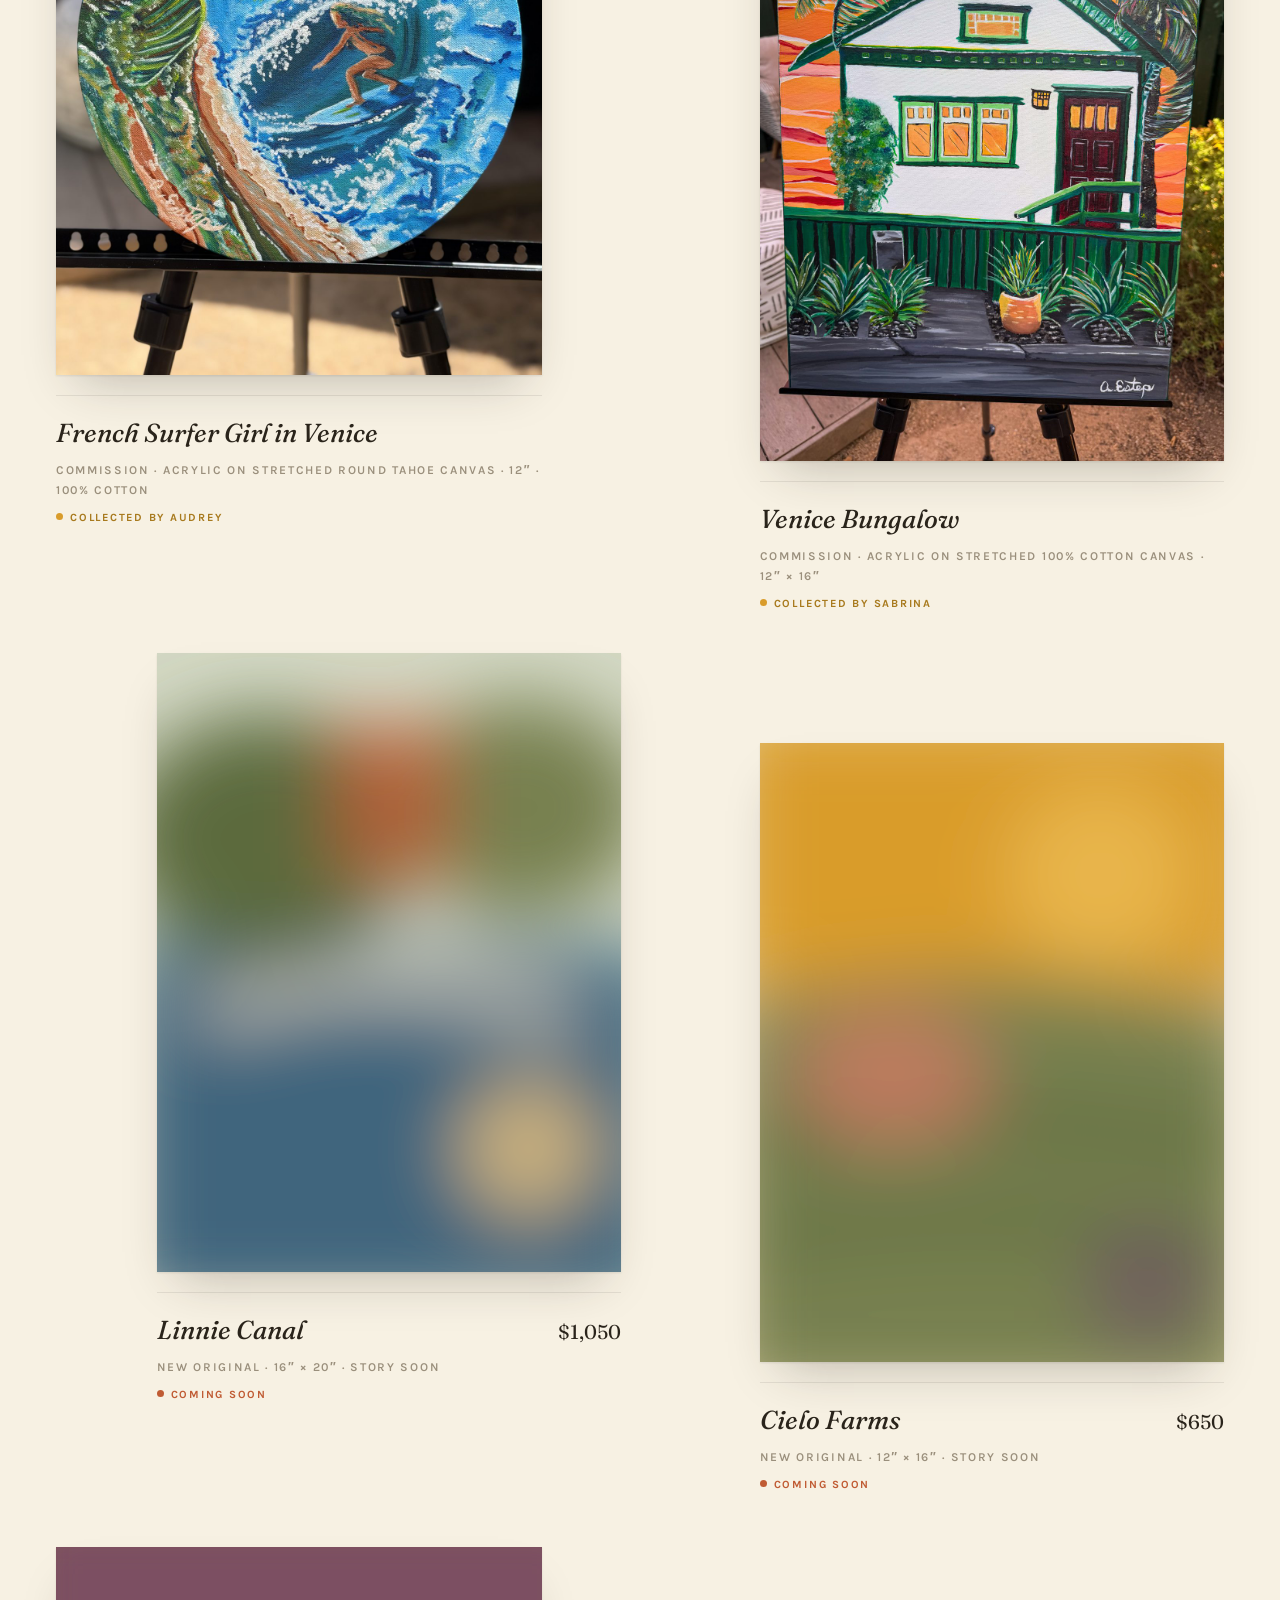
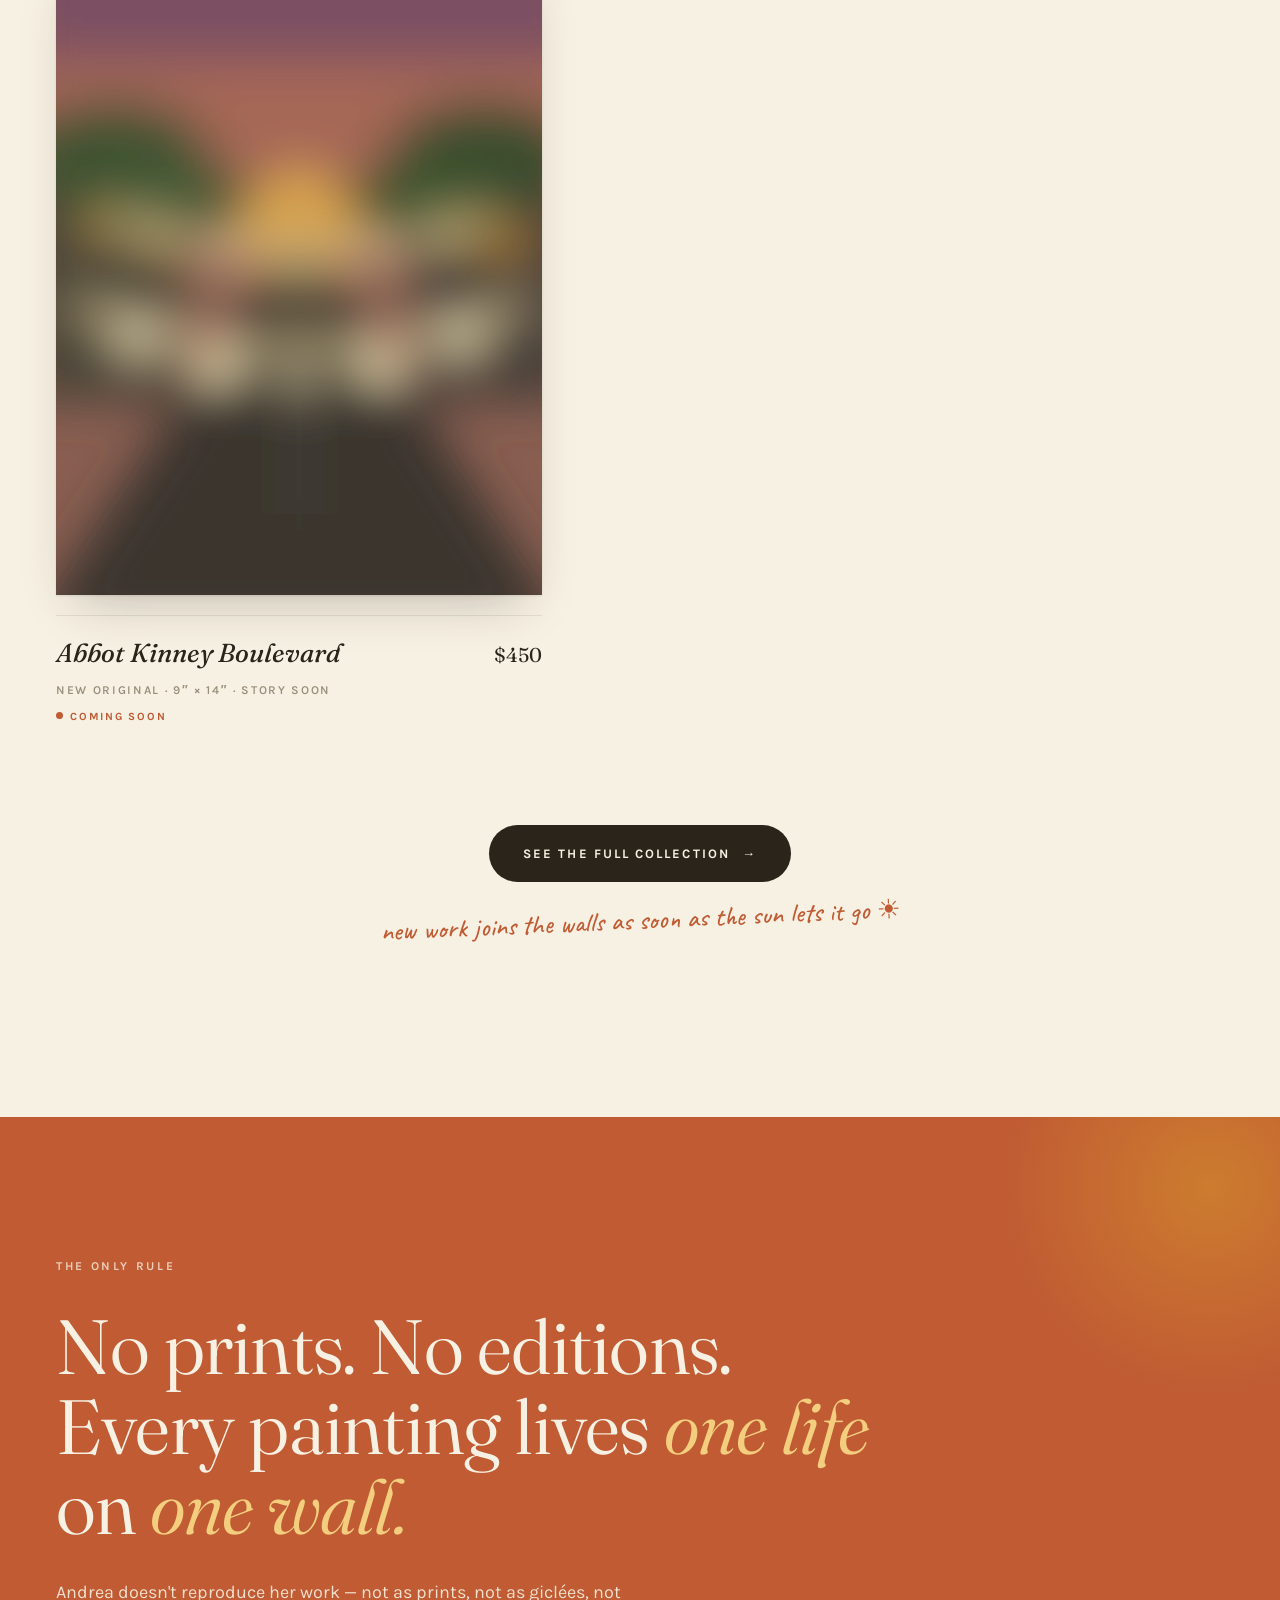
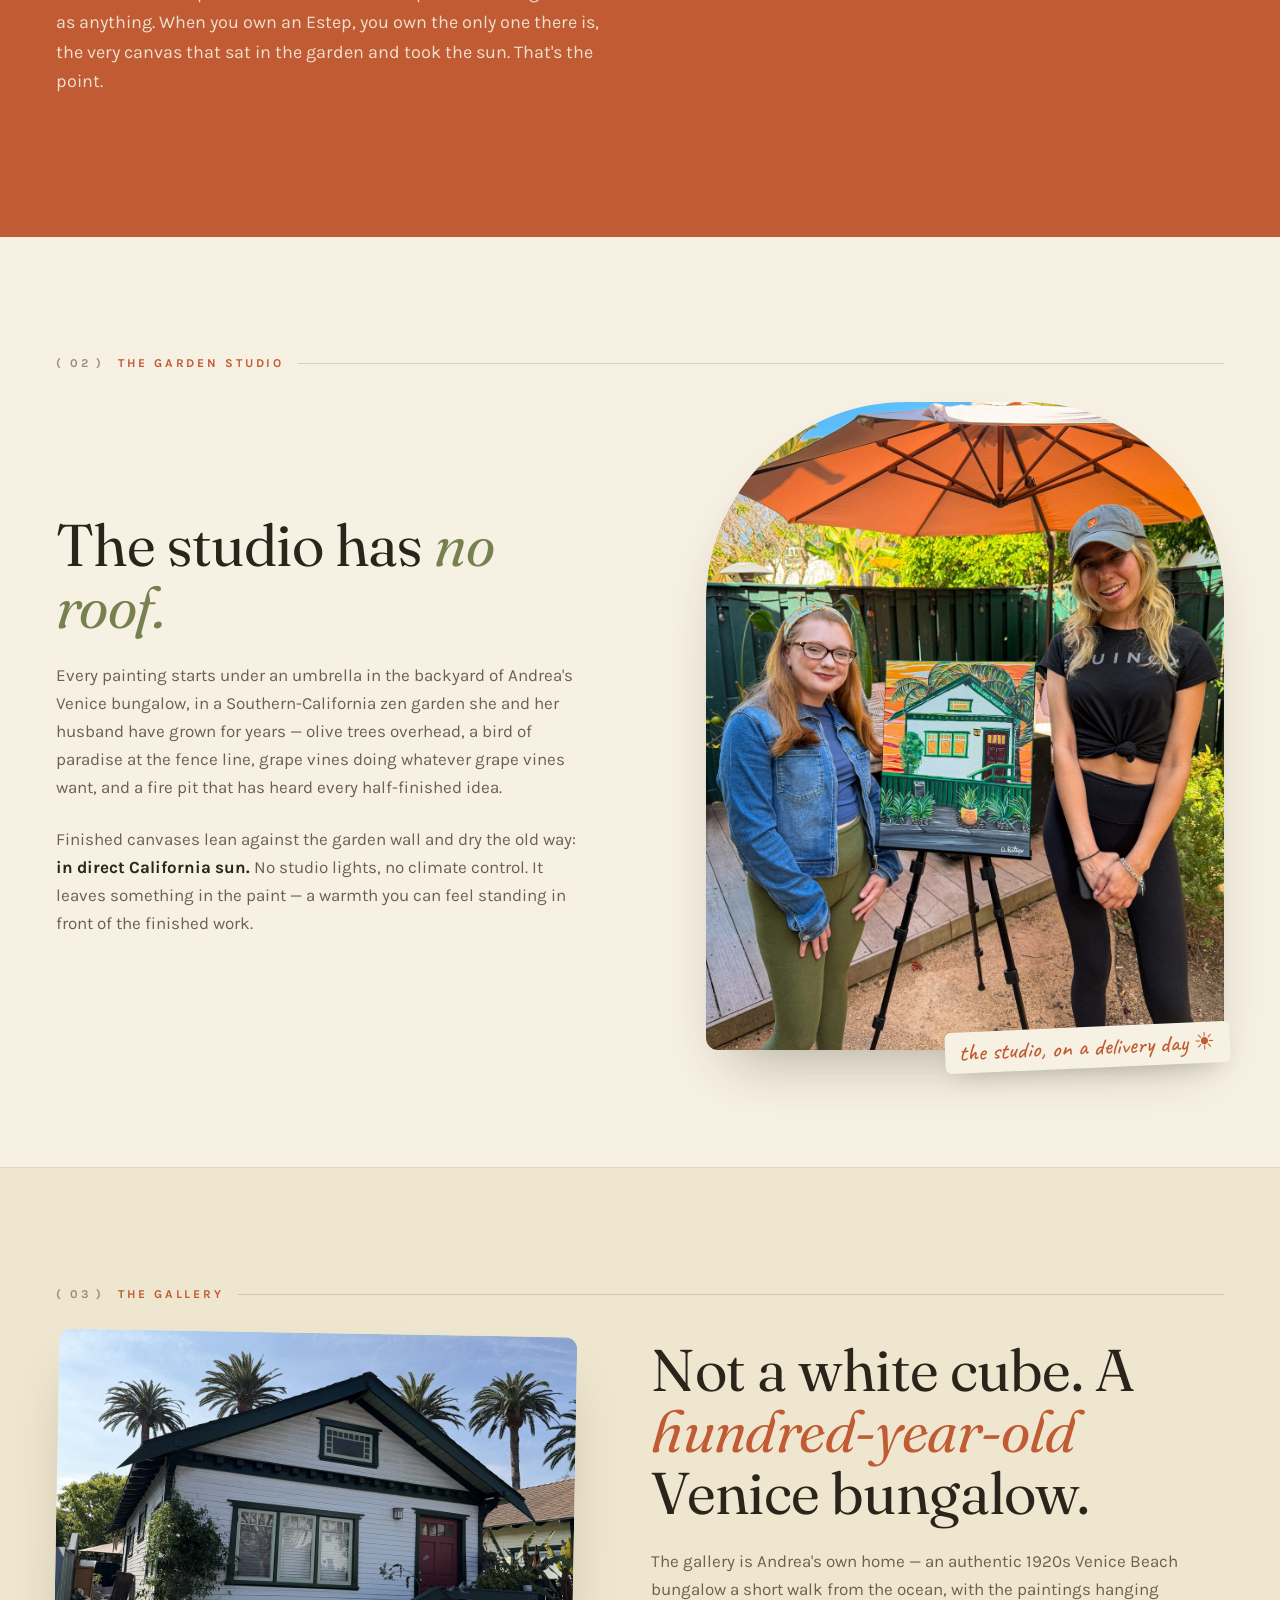
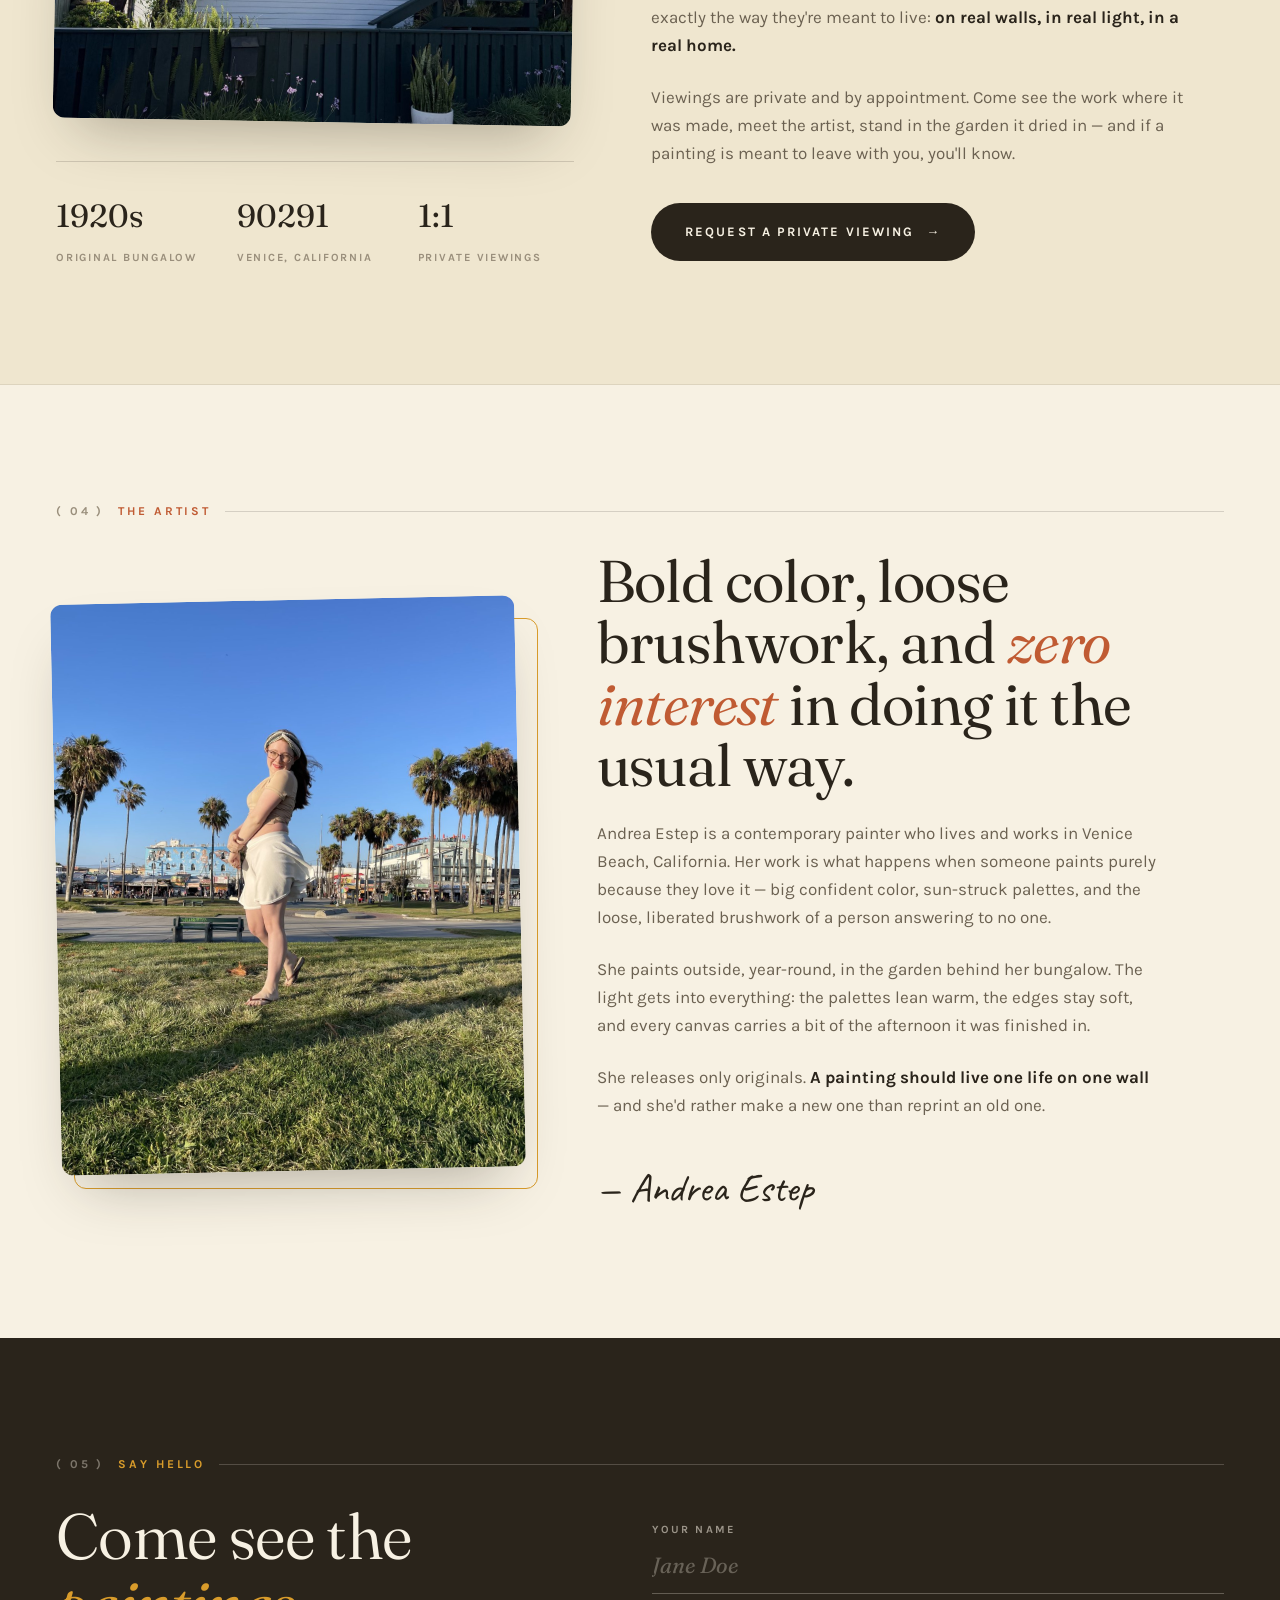
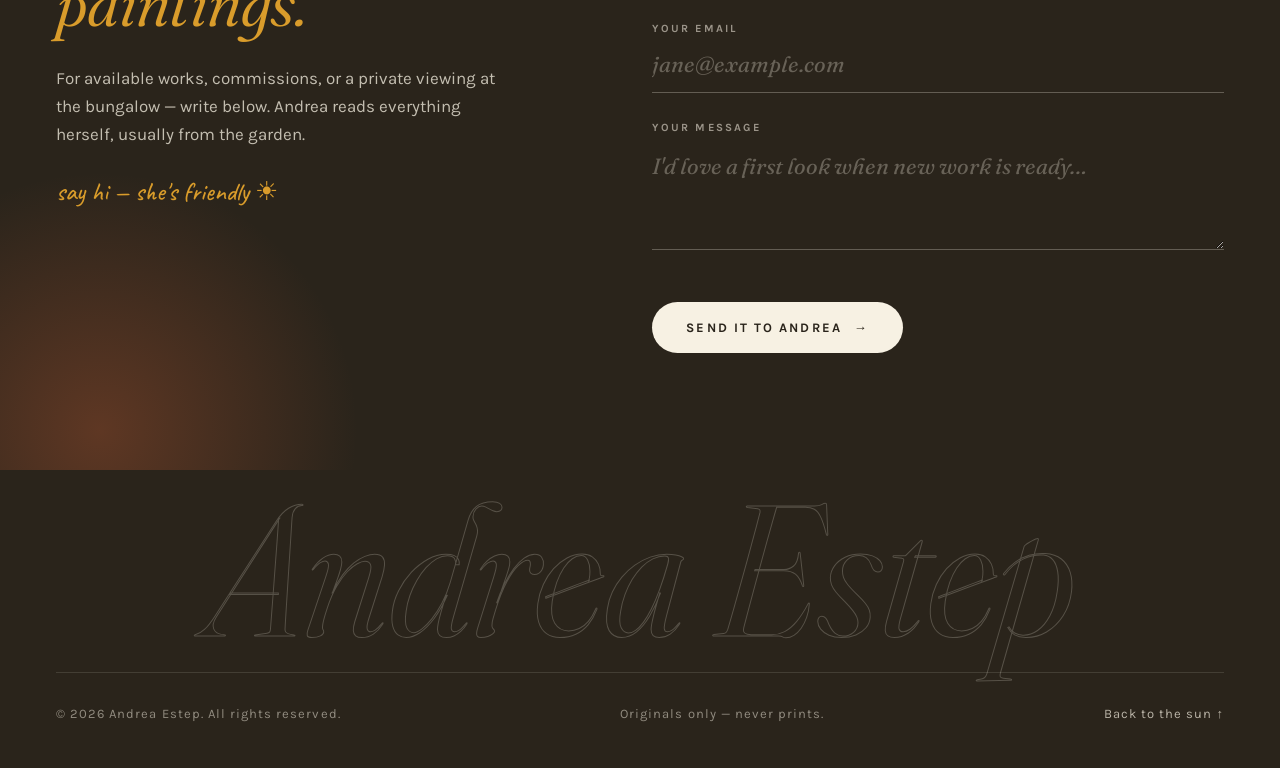
==== commit bd1728fa: "style: redraw Abbot Kinney teaser — evening boulevard with string lights Straight-down-the-road comp" ====
--- a/index.html
+++ b/index.html
@@ -256,17 +256,34 @@
                     <figure class="work-media">
                         <svg preserveAspectRatio="xMidYMid slice" viewBox="0 0 600 800" role="img" aria-label="Abbot Kinney Boulevard — coming soon">
                             <defs>
-                                <filter id="blurAK" x="-30%" y="-30%" width="160%" height="160%"><feGaussianBlur stdDeviation="48"/></filter>
+                                <filter id="blurAK" x="-30%" y="-30%" width="160%" height="160%"><feGaussianBlur stdDeviation="30"/></filter>
                             </defs>
-                            <rect width="600" height="800" fill="#EFE0C2"/>
+                            <rect width="600" height="800" fill="#8A5F52"/>
                             <g filter="url(#blurAK)">
-                                <rect x="-40" y="-40" width="700" height="280" fill="#E8B54B"/>
-                                <rect x="40" y="240" width="170" height="330" fill="#C05B33"/>
-                                <rect x="240" y="200" width="160" height="370" fill="#C97B62"/>
-                                <rect x="430" y="250" width="150" height="320" fill="#49768B"/>
-                                <rect x="-40" y="600" width="700" height="250" fill="#8A8271"/>
-                                <circle cx="120" cy="130" r="80" fill="#D99C2B"/>
-                                <path d="M60 620 Q300 570 540 630" stroke="#2A241B" stroke-width="18" fill="none" opacity="0.7"/>
+                                <rect x="-40" y="-40" width="700" height="400" fill="#A66856"/>
+                                <rect x="-40" y="-40" width="700" height="180" fill="#7C5062"/>
+                                <circle cx="300" cy="345" r="70" fill="#E8B54B" opacity="0.8"/>
+                                <path d="M-40 850 L300 345 L640 850 Z" fill="#3A362E"/>
+                                <rect x="-40" y="230" width="200" height="330" fill="#4A4438"/>
+                                <rect x="440" y="230" width="200" height="330" fill="#46403A"/>
+                                <rect x="40" y="300" width="46" height="60" fill="#E8B54B" opacity="0.9"/>
+                                <rect x="120" y="330" width="36" height="50" fill="#D99C2B" opacity="0.85"/>
+                                <rect x="470" y="310" width="44" height="58" fill="#E8B54B" opacity="0.9"/>
+                                <rect x="540" y="340" width="34" height="46" fill="#D99C2B" opacity="0.85"/>
+                                <path d="M60 560 L74 300" stroke="#4E4030" stroke-width="16" fill="none"/>
+                                <path d="M540 560 L526 300" stroke="#4E4030" stroke-width="16" fill="none"/>
+                                <path d="M150 480 L158 330" stroke="#4E4030" stroke-width="12" fill="none"/>
+                                <path d="M450 480 L442 330" stroke="#4E4030" stroke-width="12" fill="none"/>
+                                <ellipse cx="70" cy="260" rx="120" ry="70" fill="#3F5230"/>
+                                <ellipse cx="530" cy="260" rx="120" ry="70" fill="#3A4D2D"/>
+                                <ellipse cx="160" cy="310" rx="80" ry="46" fill="#465A34"/>
+                                <ellipse cx="440" cy="310" rx="80" ry="46" fill="#41552F"/>
+                                <path d="M60 330 Q300 420 540 330" stroke="#FFE9AE" stroke-width="9" fill="none" opacity="0.9"/>
+                                <circle cx="120" cy="356" r="13" fill="#FFE9AE"/><circle cx="210" cy="382" r="13" fill="#FFE9AE"/><circle cx="300" cy="391" r="13" fill="#FFE9AE"/><circle cx="390" cy="382" r="13" fill="#FFE9AE"/><circle cx="480" cy="356" r="13" fill="#FFE9AE"/>
+                                <path d="M20 440 Q300 560 580 440" stroke="#FFE9AE" stroke-width="12" fill="none" opacity="0.95"/>
+                                <circle cx="100" cy="480" r="22" fill="#FFF0C4"/><circle cx="200" cy="520" r="22" fill="#FFF0C4"/><circle cx="300" cy="534" r="22" fill="#FFF0C4"/><circle cx="400" cy="520" r="22" fill="#FFF0C4"/><circle cx="500" cy="480" r="22" fill="#FFF0C4"/>
+                                <path d="M290 480 L300 400 L310 480 Z" fill="#F3CE7E" opacity="0.5"/>
+                                <rect x="285" y="500" width="30" height="200" fill="#4A453B" opacity="0.6"/>
                             </g>
                         </svg>
                     </figure>
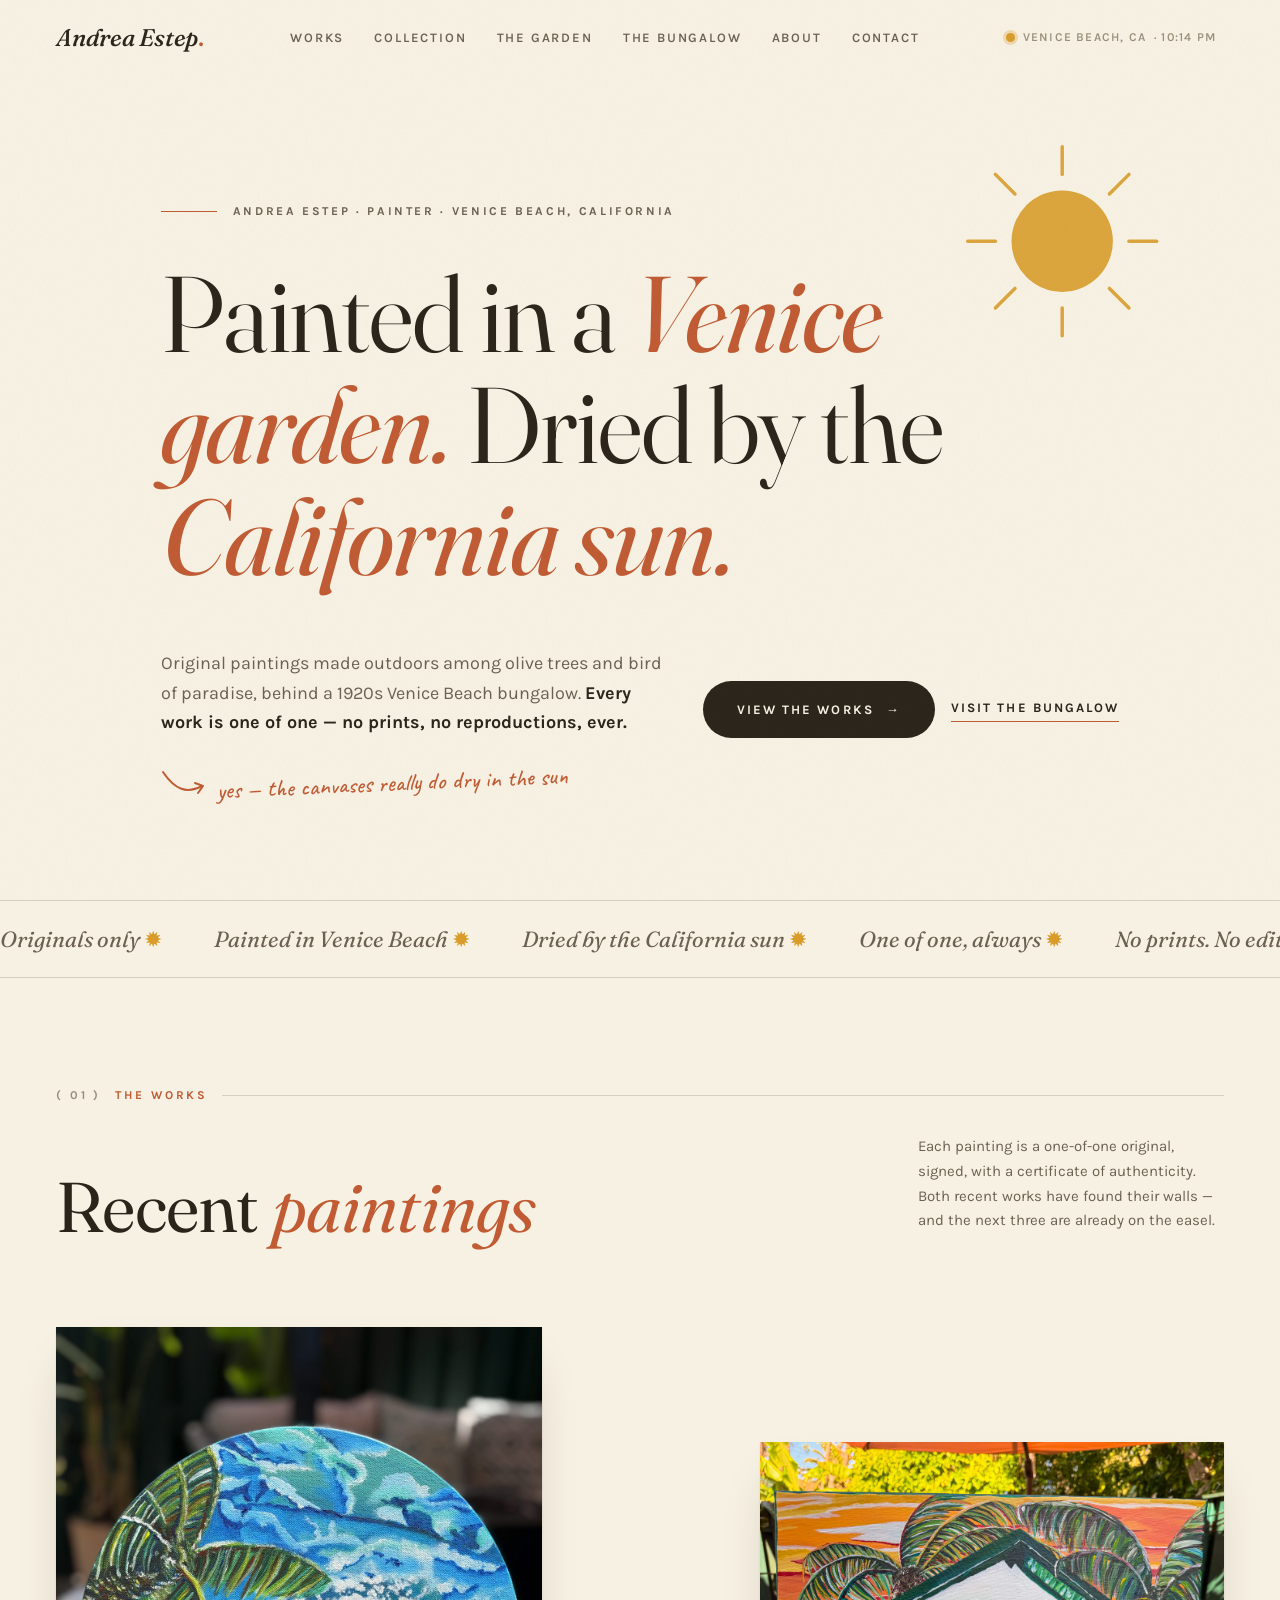
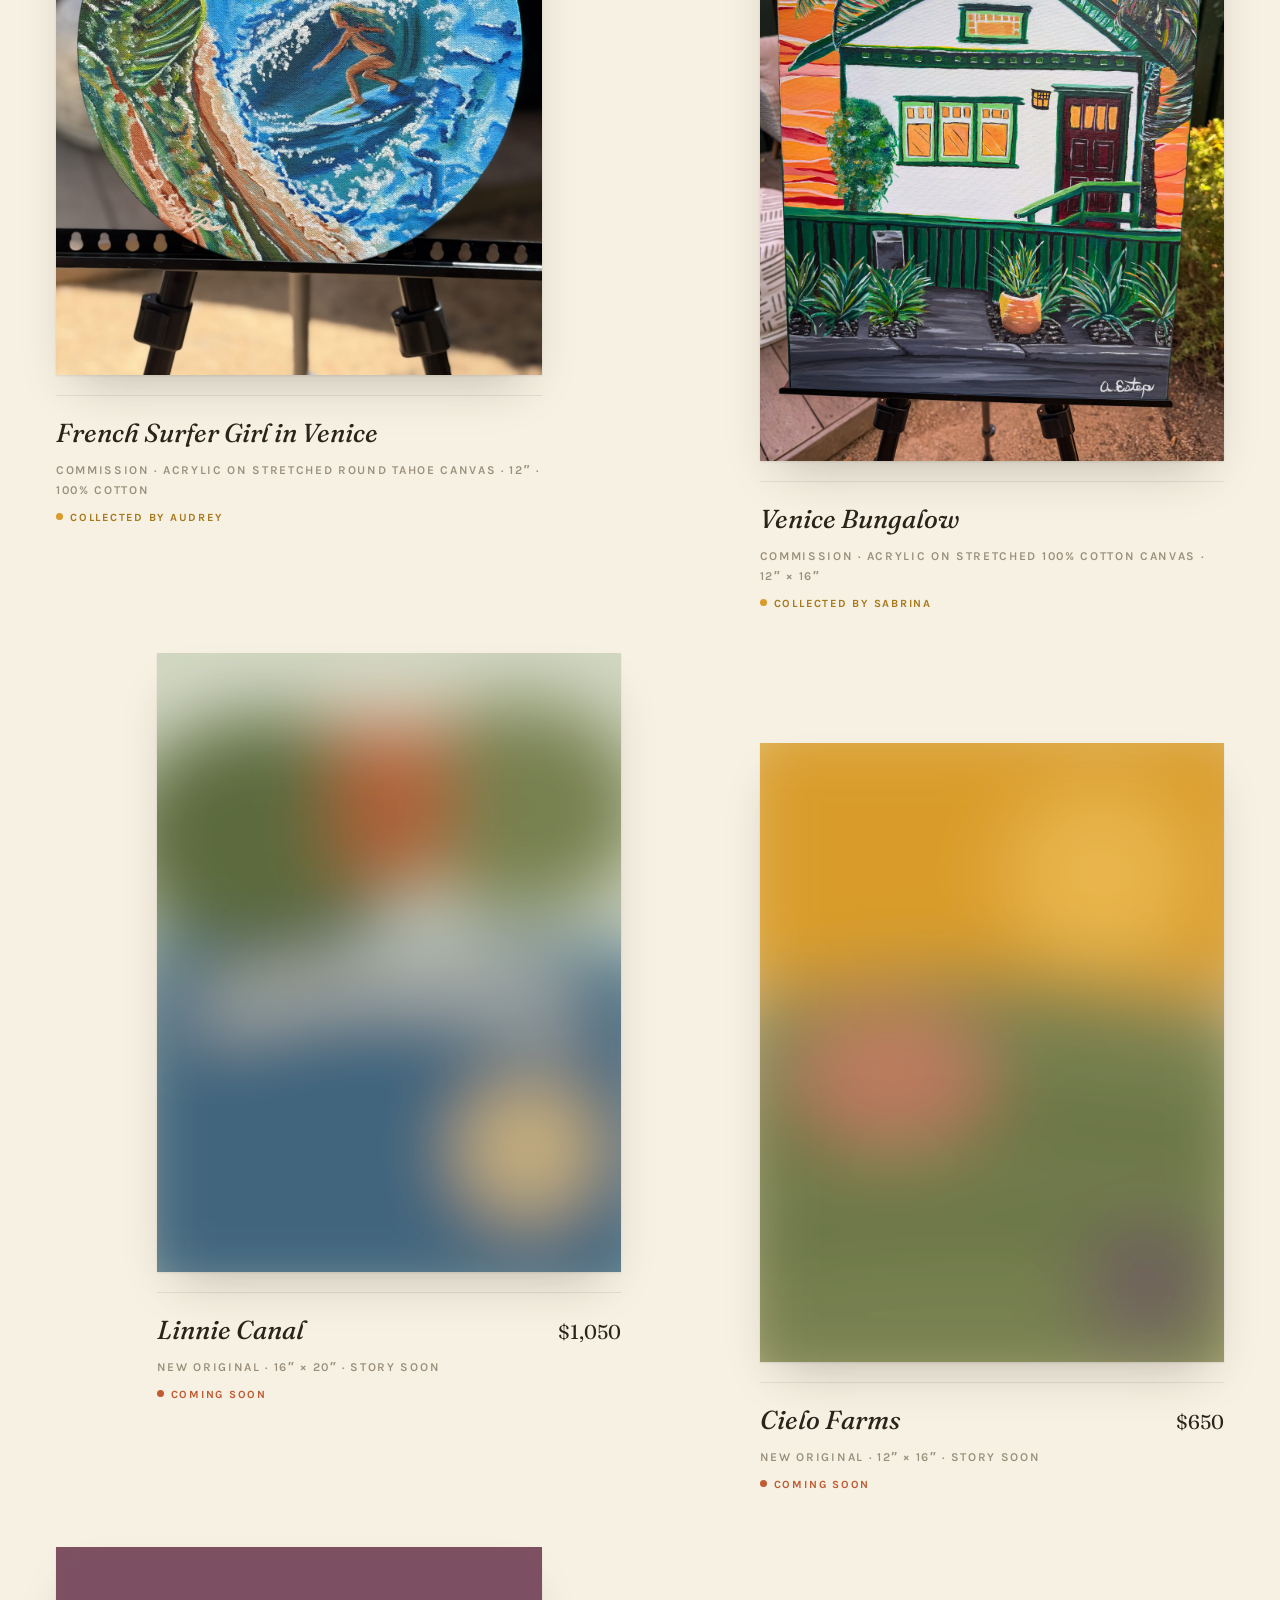
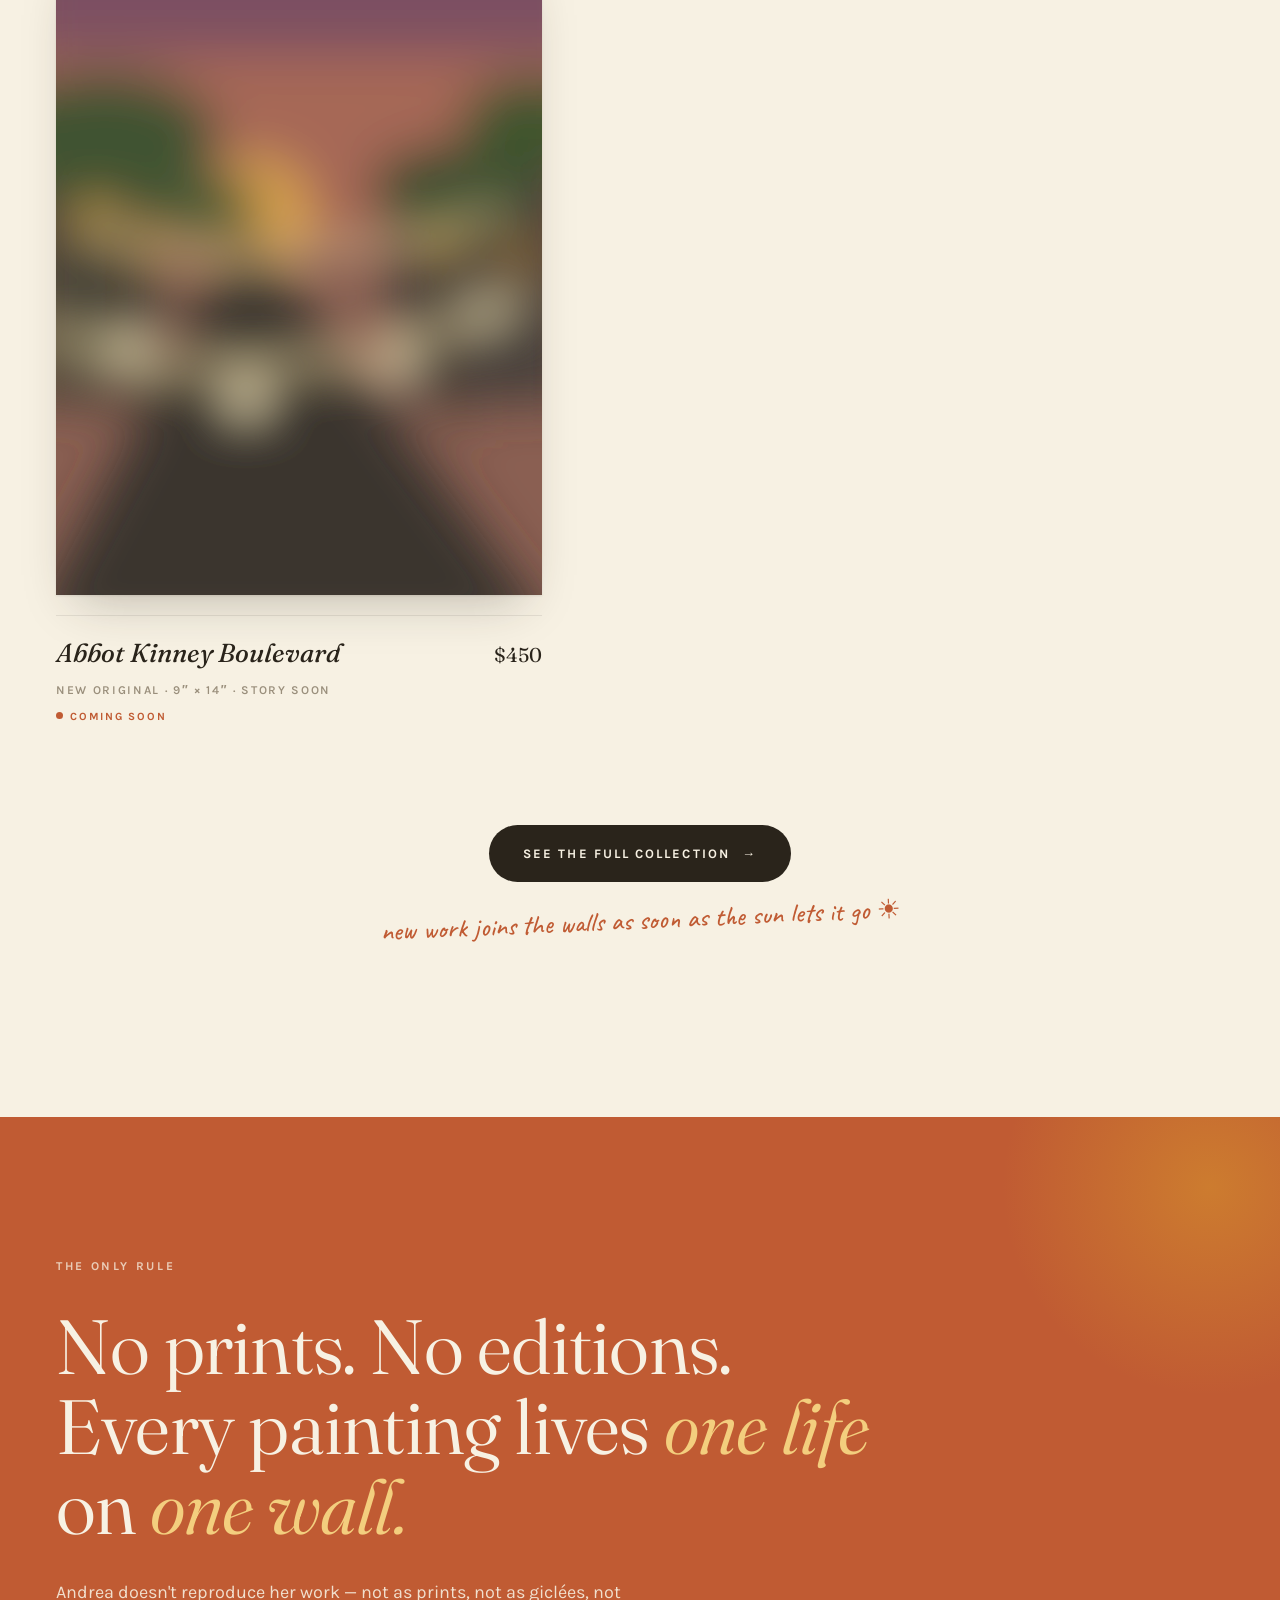
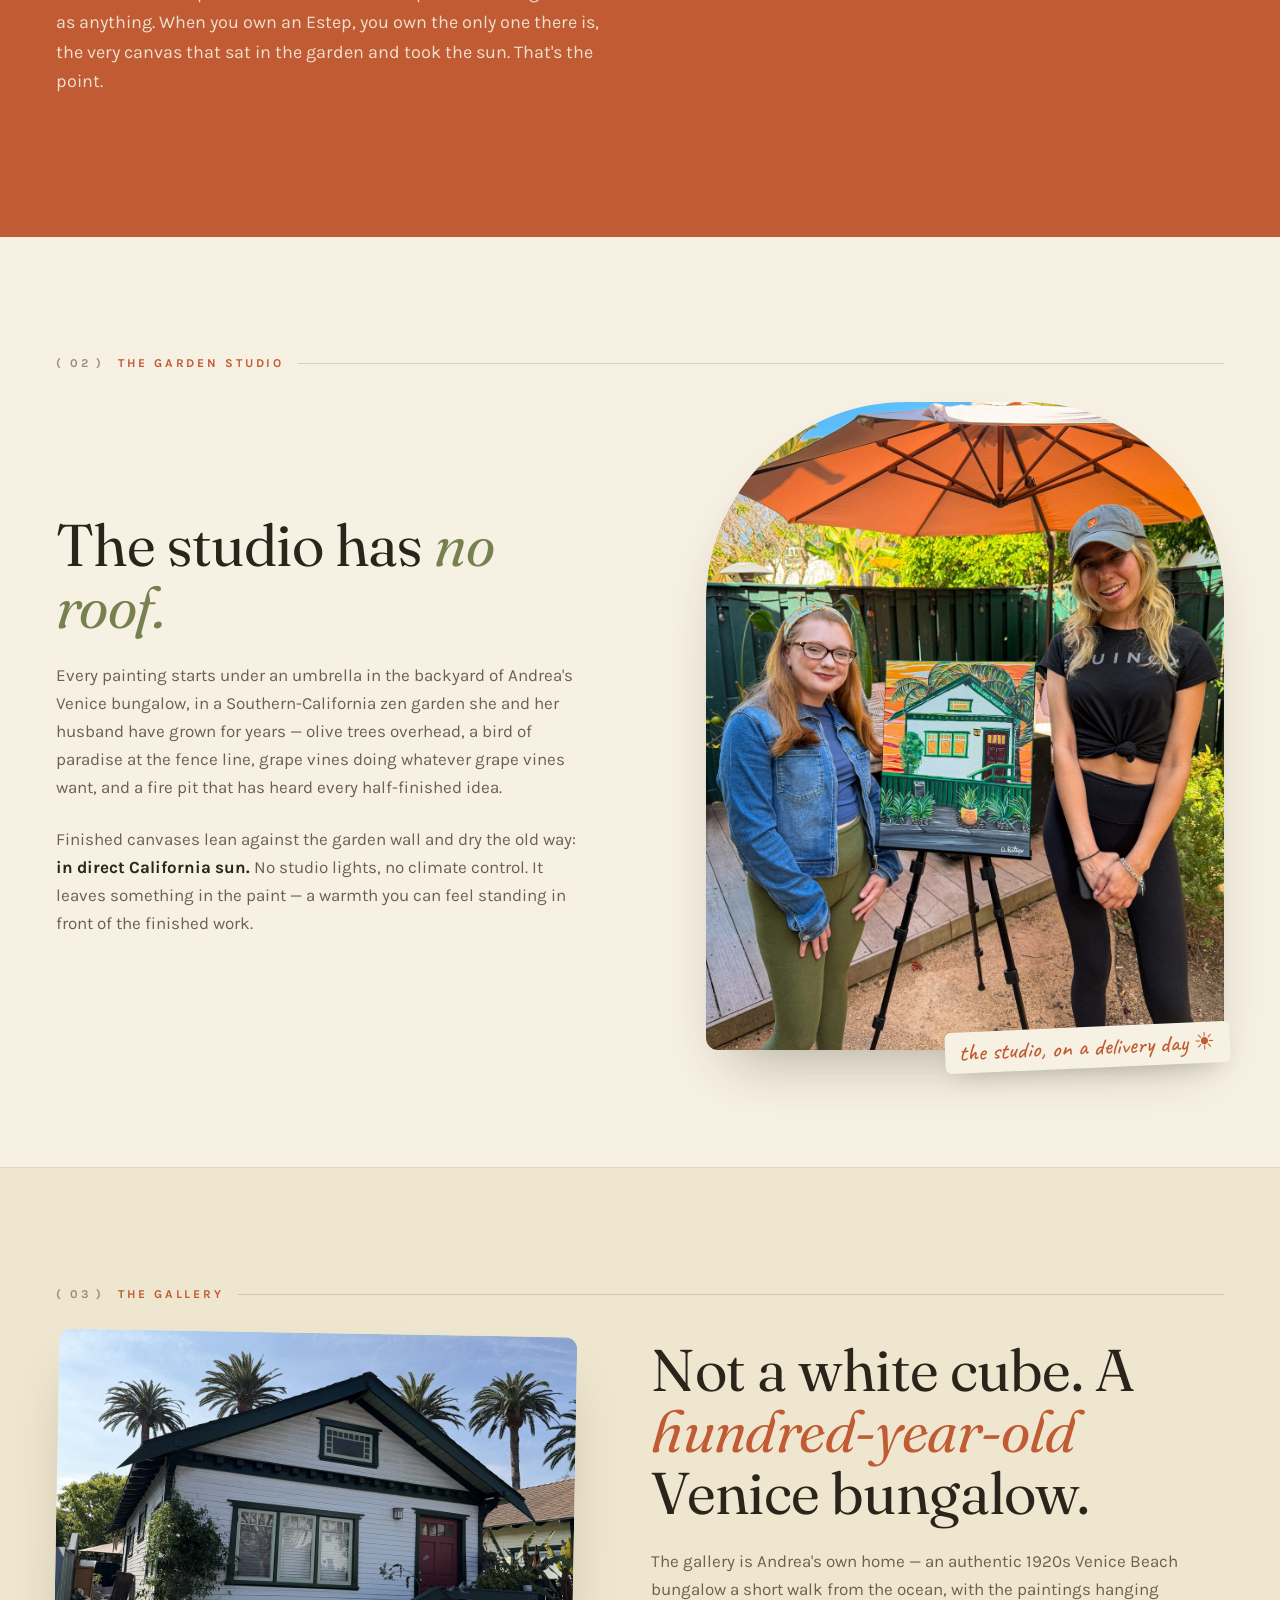
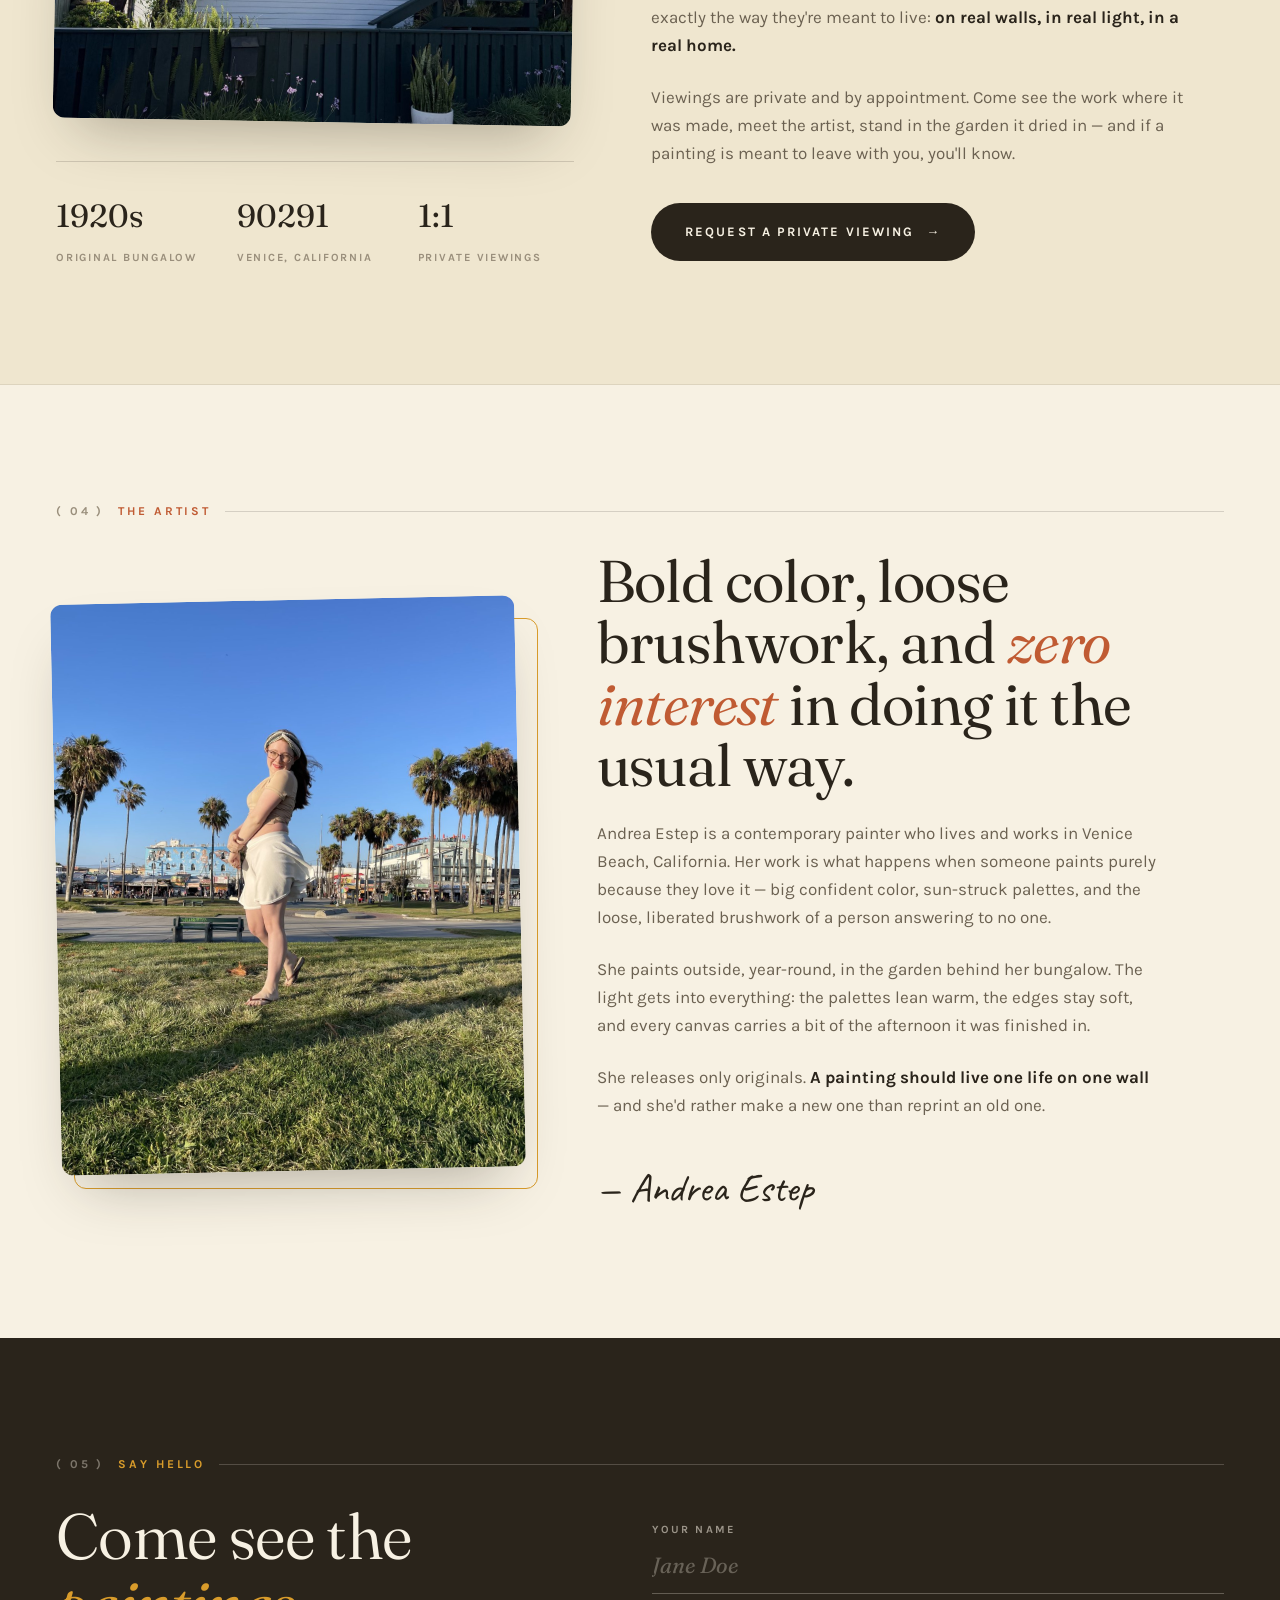
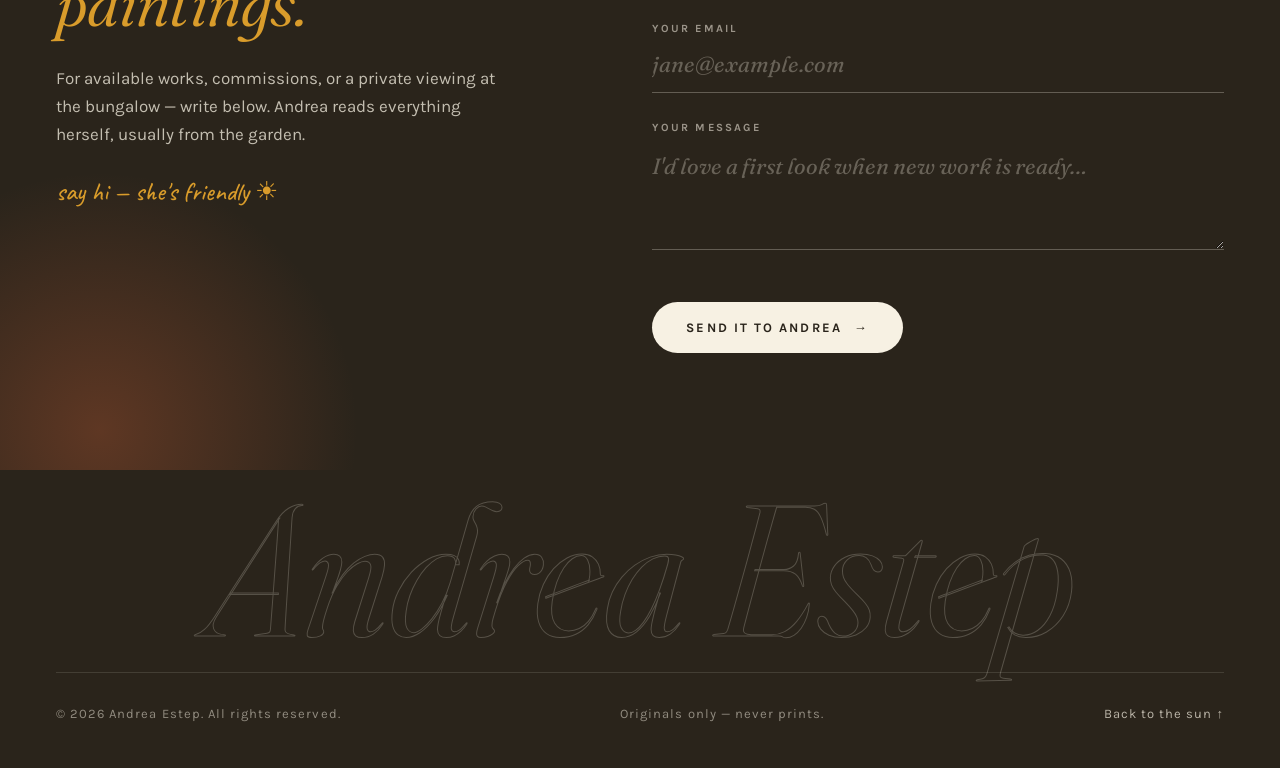
==== commit ab7ee95e: "style: de-symmetrize Abbot Kinney teaser, remove center artifact Co-Authored-By: Claude Fable 5 <nor" ====
--- a/index.html
+++ b/index.html
@@ -260,30 +260,29 @@
                             </defs>
                             <rect width="600" height="800" fill="#8A5F52"/>
                             <g filter="url(#blurAK)">
-                                <rect x="-40" y="-40" width="700" height="400" fill="#A66856"/>
-                                <rect x="-40" y="-40" width="700" height="180" fill="#7C5062"/>
-                                <circle cx="300" cy="345" r="70" fill="#E8B54B" opacity="0.8"/>
-                                <path d="M-40 850 L300 345 L640 850 Z" fill="#3A362E"/>
-                                <rect x="-40" y="230" width="200" height="330" fill="#4A4438"/>
-                                <rect x="440" y="230" width="200" height="330" fill="#46403A"/>
-                                <rect x="40" y="300" width="46" height="60" fill="#E8B54B" opacity="0.9"/>
-                                <rect x="120" y="330" width="36" height="50" fill="#D99C2B" opacity="0.85"/>
-                                <rect x="470" y="310" width="44" height="58" fill="#E8B54B" opacity="0.9"/>
-                                <rect x="540" y="340" width="34" height="46" fill="#D99C2B" opacity="0.85"/>
-                                <path d="M60 560 L74 300" stroke="#4E4030" stroke-width="16" fill="none"/>
-                                <path d="M540 560 L526 300" stroke="#4E4030" stroke-width="16" fill="none"/>
-                                <path d="M150 480 L158 330" stroke="#4E4030" stroke-width="12" fill="none"/>
-                                <path d="M450 480 L442 330" stroke="#4E4030" stroke-width="12" fill="none"/>
-                                <ellipse cx="70" cy="260" rx="120" ry="70" fill="#3F5230"/>
-                                <ellipse cx="530" cy="260" rx="120" ry="70" fill="#3A4D2D"/>
-                                <ellipse cx="160" cy="310" rx="80" ry="46" fill="#465A34"/>
-                                <ellipse cx="440" cy="310" rx="80" ry="46" fill="#41552F"/>
-                                <path d="M60 330 Q300 420 540 330" stroke="#FFE9AE" stroke-width="9" fill="none" opacity="0.9"/>
-                                <circle cx="120" cy="356" r="13" fill="#FFE9AE"/><circle cx="210" cy="382" r="13" fill="#FFE9AE"/><circle cx="300" cy="391" r="13" fill="#FFE9AE"/><circle cx="390" cy="382" r="13" fill="#FFE9AE"/><circle cx="480" cy="356" r="13" fill="#FFE9AE"/>
-                                <path d="M20 440 Q300 560 580 440" stroke="#FFE9AE" stroke-width="12" fill="none" opacity="0.95"/>
-                                <circle cx="100" cy="480" r="22" fill="#FFF0C4"/><circle cx="200" cy="520" r="22" fill="#FFF0C4"/><circle cx="300" cy="534" r="22" fill="#FFF0C4"/><circle cx="400" cy="520" r="22" fill="#FFF0C4"/><circle cx="500" cy="480" r="22" fill="#FFF0C4"/>
-                                <path d="M290 480 L300 400 L310 480 Z" fill="#F3CE7E" opacity="0.5"/>
-                                <rect x="285" y="500" width="30" height="200" fill="#4A453B" opacity="0.6"/>
+                                <rect x="-40" y="-40" width="700" height="410" fill="#A66856"/>
+                                <rect x="-40" y="-40" width="700" height="170" fill="#7C5062"/>
+                                <circle cx="245" cy="330" r="72" fill="#E8B54B" opacity="0.75"/>
+                                <path d="M-40 850 L235 340 L620 850 Z" fill="#3A362E"/>
+                                <rect x="-40" y="210" width="170" height="350" fill="#4A4438"/>
+                                <rect x="410" y="260" width="230" height="300" fill="#46403A"/>
+                                <rect x="30" y="290" width="52" height="66" fill="#E8B54B" opacity="0.9"/>
+                                <rect x="105" y="340" width="30" height="44" fill="#D99C2B" opacity="0.8"/>
+                                <rect x="450" y="330" width="56" height="50" fill="#E8B54B" opacity="0.85"/>
+                                <rect x="555" y="360" width="28" height="40" fill="#D99C2B" opacity="0.75"/>
+                                <path d="M55 560 L70 280" stroke="#4E4030" stroke-width="17" fill="none"/>
+                                <path d="M500 600 L480 320" stroke="#4E4030" stroke-width="13" fill="none"/>
+                                <path d="M170 470 L176 340" stroke="#4E4030" stroke-width="10" fill="none"/>
+                                <ellipse cx="60" cy="235" rx="140" ry="80" fill="#3F5230"/>
+                                <ellipse cx="490" cy="300" rx="100" ry="55" fill="#3A4D2D"/>
+                                <ellipse cx="180" cy="320" rx="70" ry="40" fill="#465A34"/>
+                                <ellipse cx="590" cy="220" rx="90" ry="60" fill="#41552F"/>
+                                <path d="M40 350 Q260 430 560 320" stroke="#FFE9AE" stroke-width="9" fill="none" opacity="0.85"/>
+                                <path d="M-20 470 Q240 585 580 430" stroke="#FFE9AE" stroke-width="12" fill="none" opacity="0.9"/>
+                                <circle cx="90" cy="497" r="20" fill="#FFF0C4"/>
+                                <circle cx="235" cy="556" r="22" fill="#FFF0C4"/>
+                                <circle cx="420" cy="513" r="18" fill="#FFF0C4"/>
+                                <circle cx="530" cy="452" r="16" fill="#FFF0C4"/>
                             </g>
                         </svg>
                     </figure>
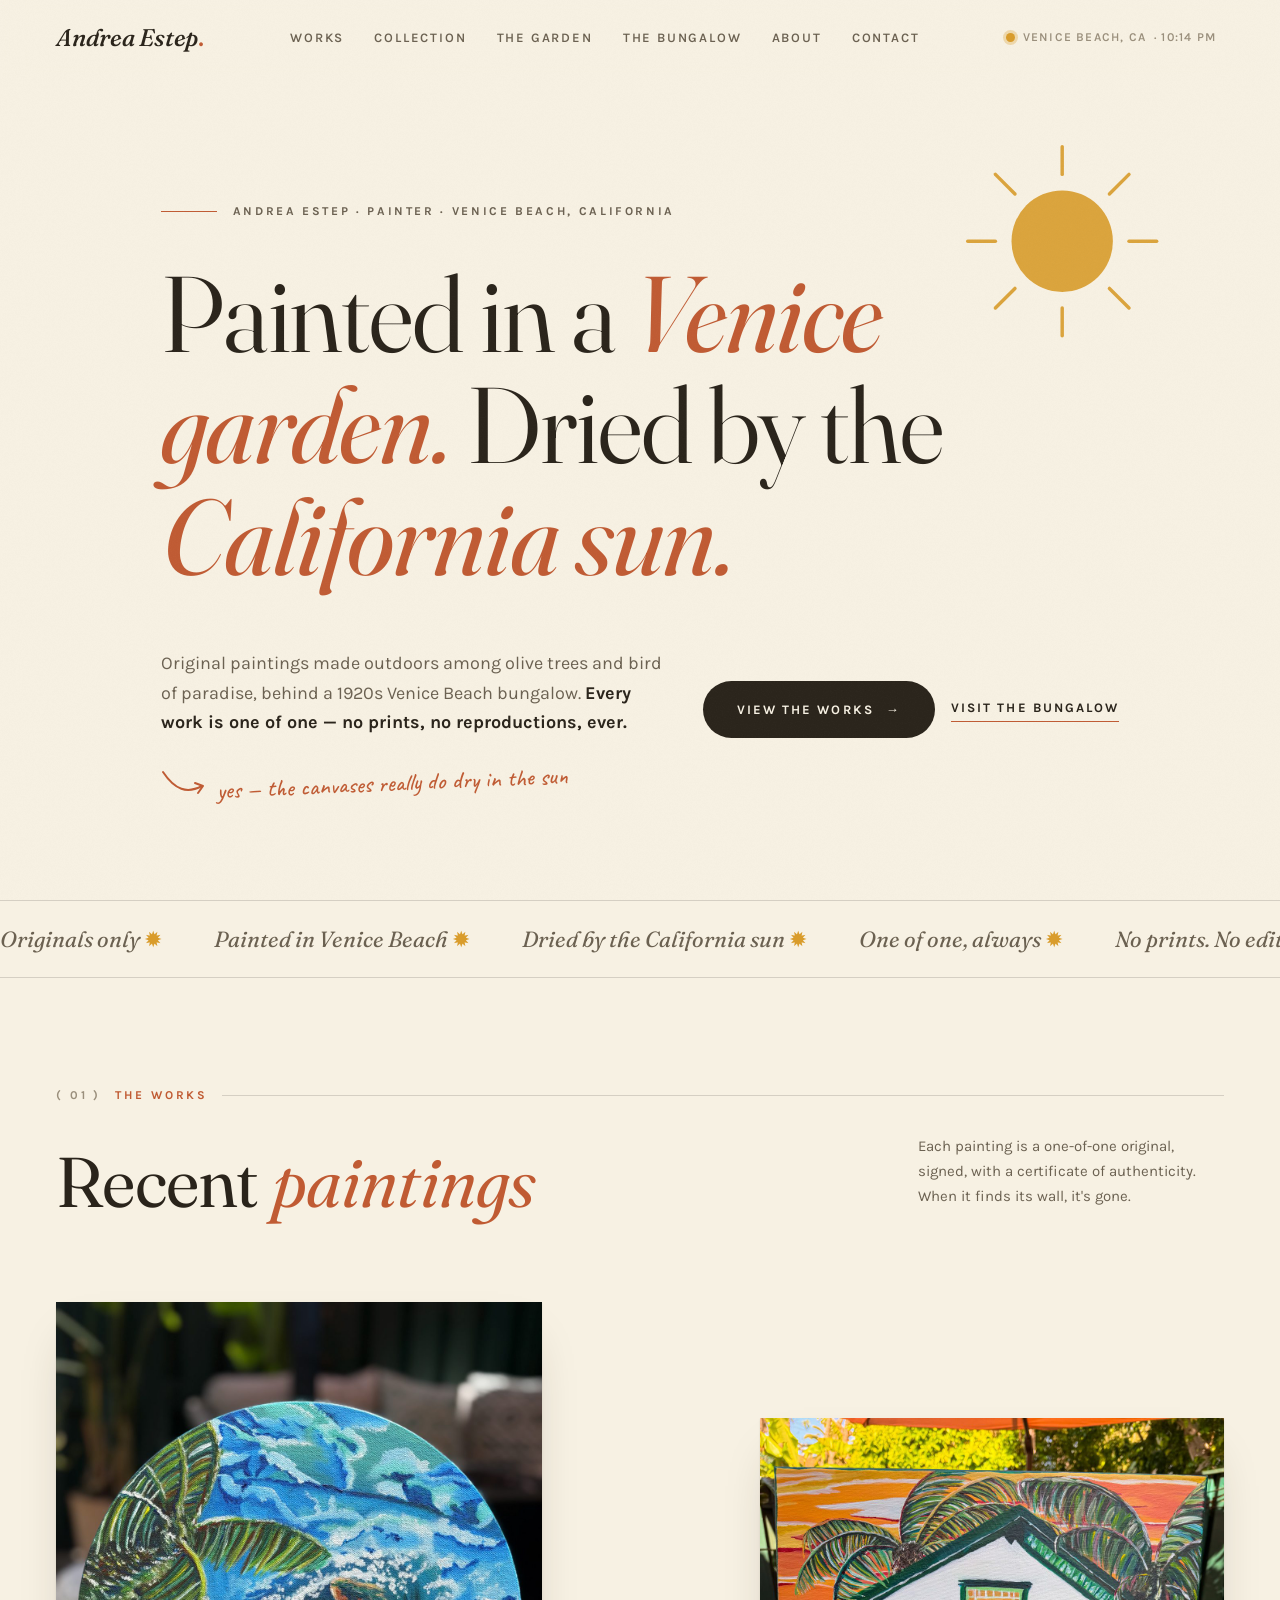
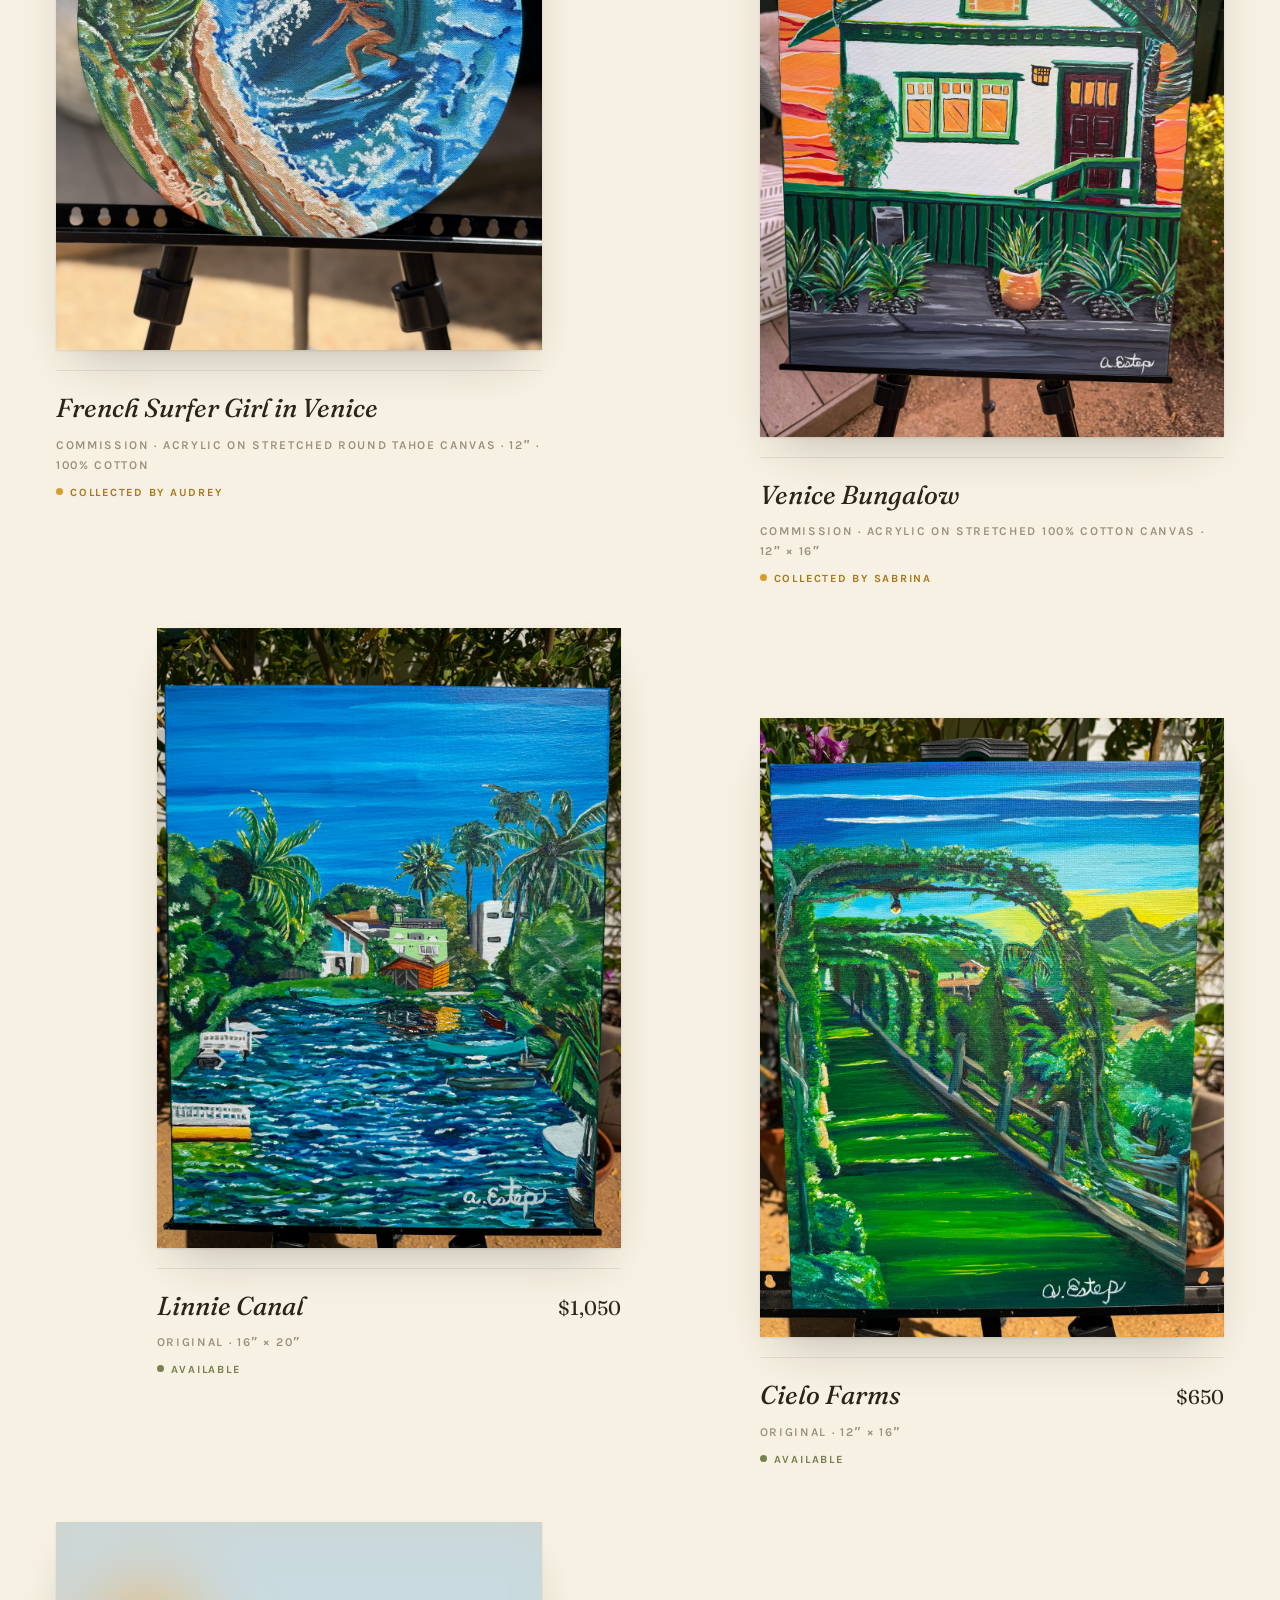
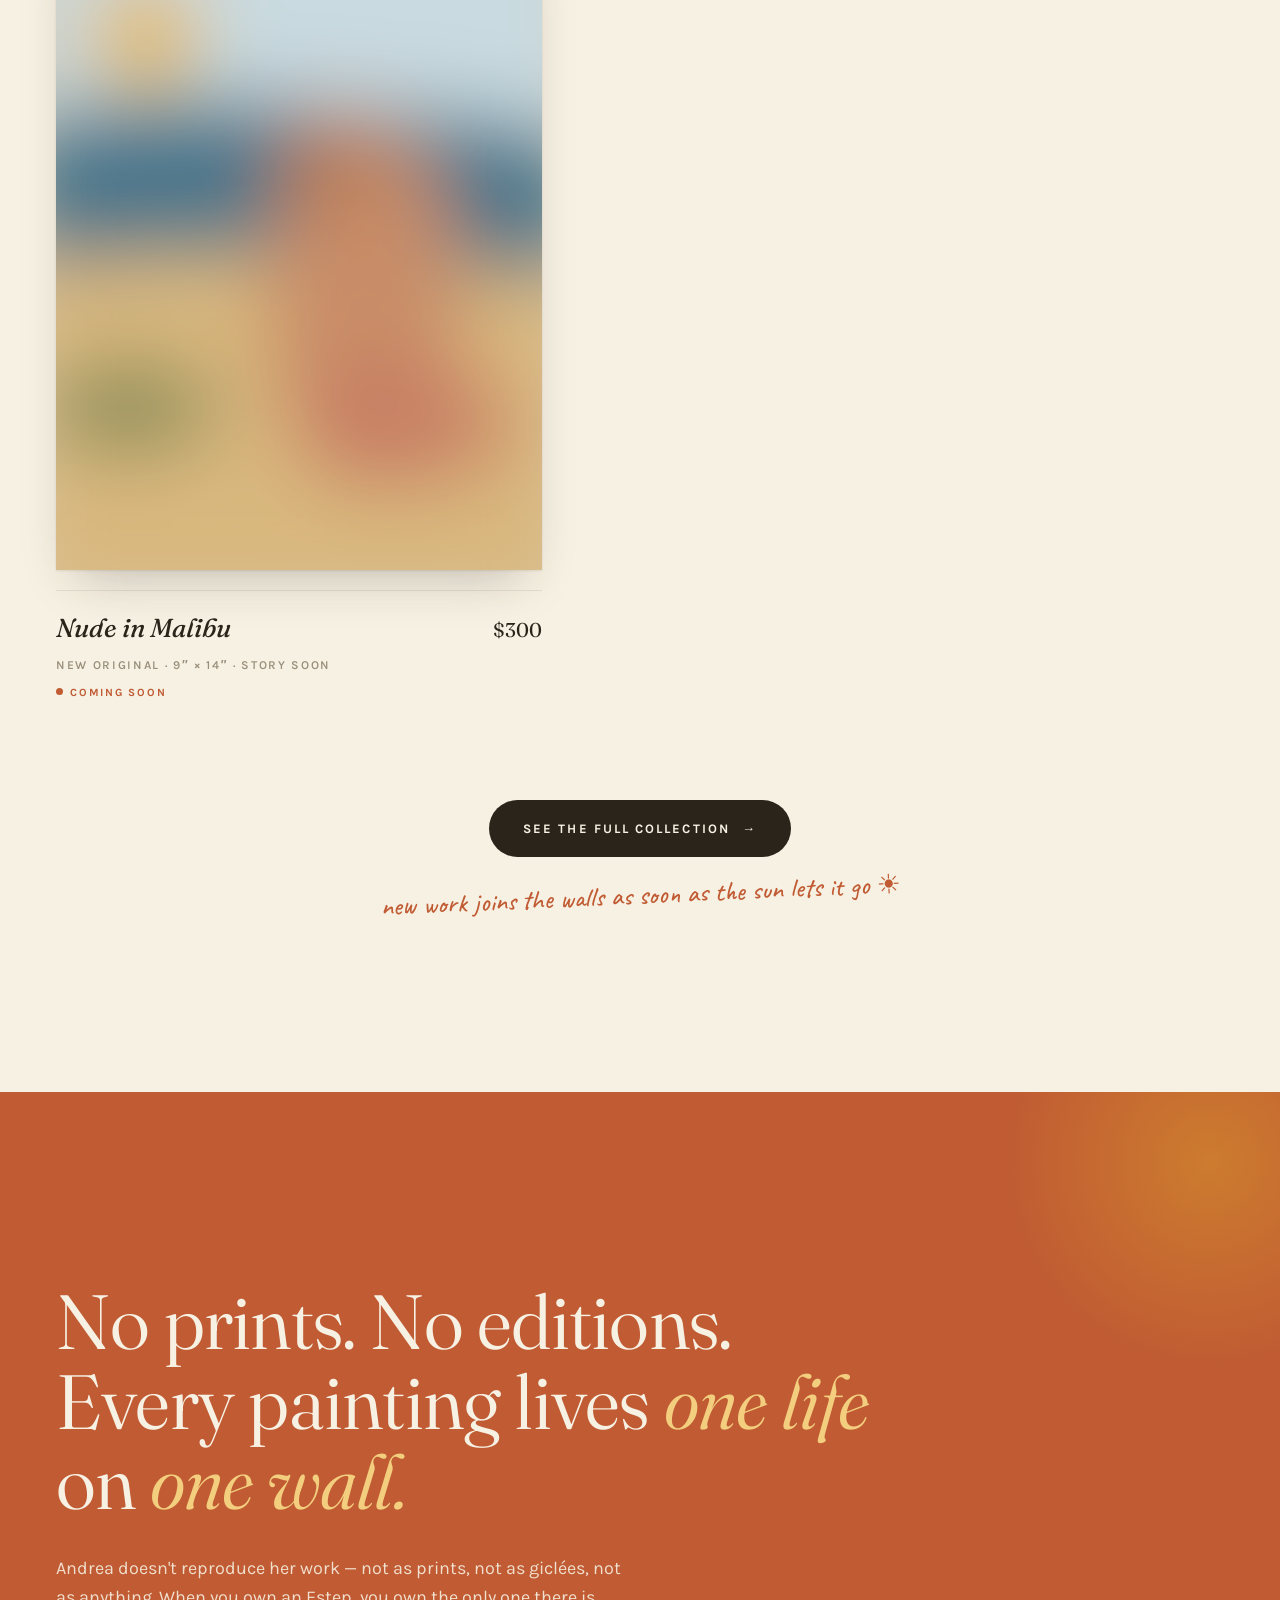
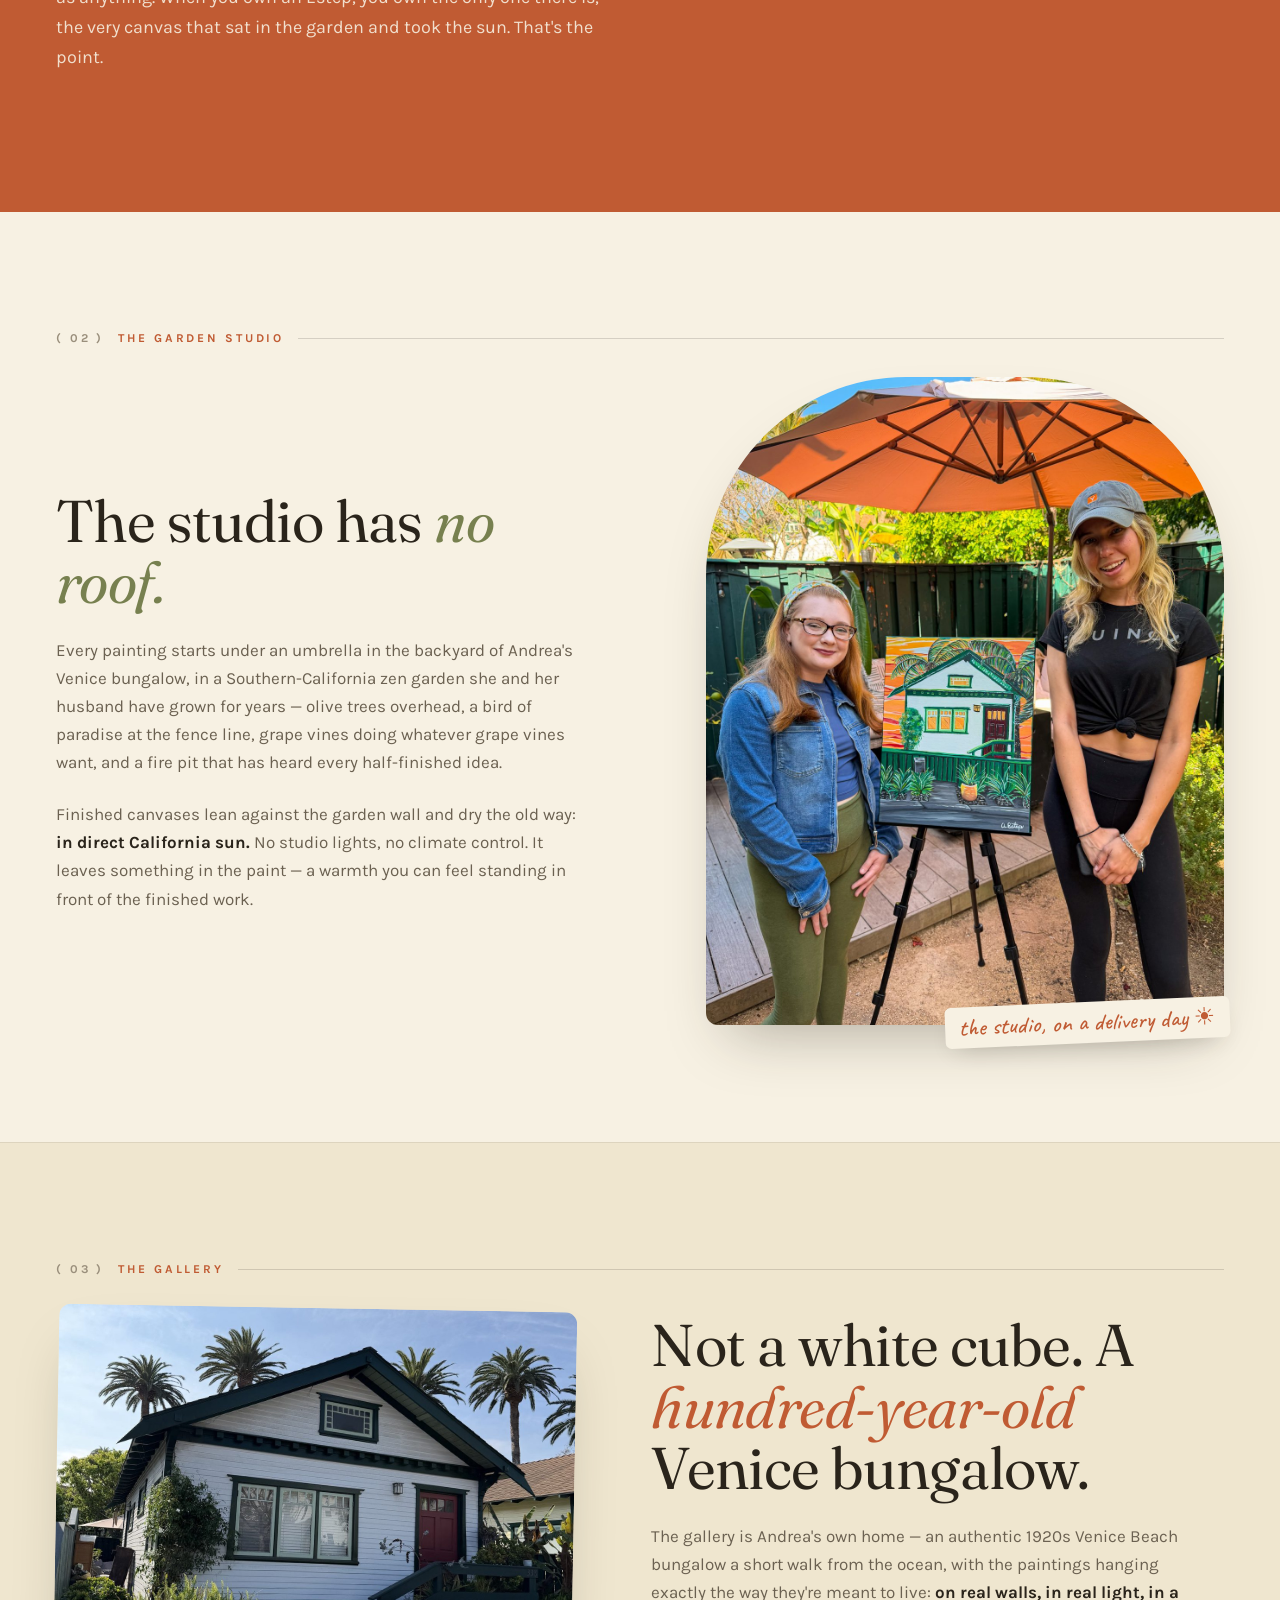
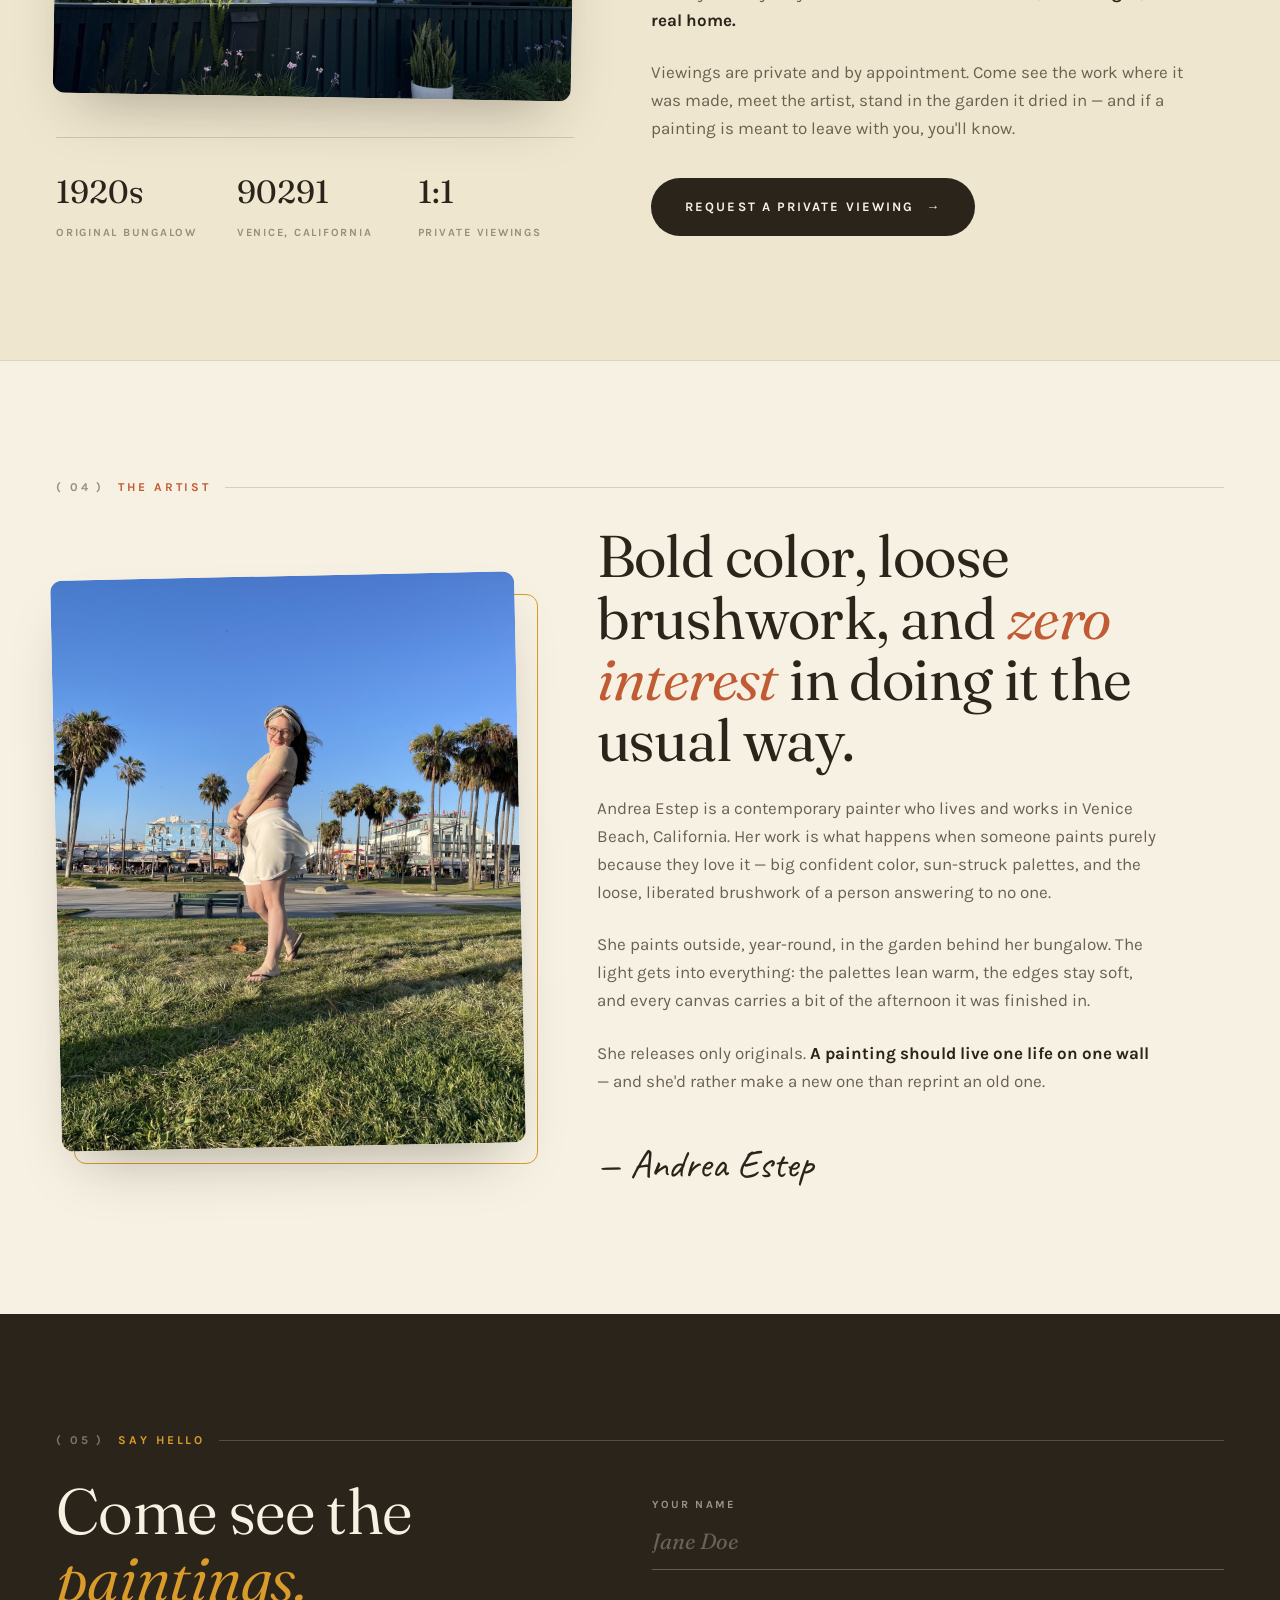
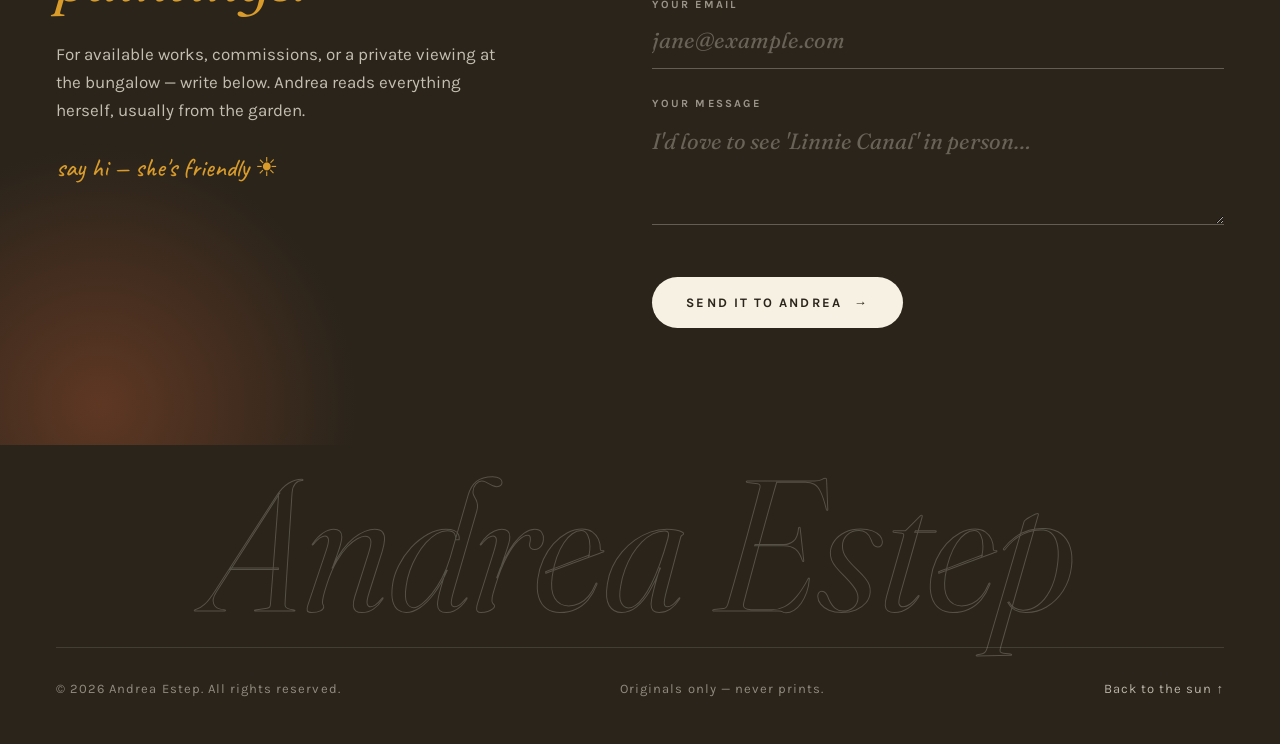
==== commit ee64a7f5: "feat: reveal Linnie Canal and Cielo Farms; rename third teaser to Nude in Malibu - Both works now Av" ====
--- a/index.html
+++ b/index.html
@@ -161,7 +161,7 @@
             <div class="section-label reveal"><span class="num">( 01 )</span> The works</div>
             <div class="works-head">
                 <h2 class="reveal">Recent <em class="it" style="color:var(--terracotta)">paintings</em></h2>
-                <p class="note reveal reveal-d1">Each painting is a one-of-one original, signed, with a certificate of authenticity. Both recent works have found their walls — and the next three are already on the easel.</p>
+                <p class="note reveal reveal-d1">Each painting is a one-of-one original, signed, with a certificate of authenticity. When it finds its wall, it's gone.</p>
             </div>
 
             <div class="works-grid">
@@ -193,106 +193,63 @@
                     </div>
                 </a>
 
-                <a class="work reveal" data-status="coming" data-title="Linnie Canal" data-price="$1,050" data-meta="New original · 16″ × 20″ · story soon"
-                   data-blurb="Fresh off the easel and still keeping its secrets — dimensions and the story get revealed soon. Write for first look before it goes up.">
-                    <figure class="work-media">
-                        <svg preserveAspectRatio="xMidYMid slice" viewBox="0 0 600 800" role="img" aria-label="Linnie Canal — coming soon">
+                <a class="work reveal" data-title="Linnie Canal" data-price="$1,050" data-meta="Original · 16″ × 20″"
+                   data-blurb="Linnie Canal on a bright Venice morning — palms leaning over the water, boats at rest, canal-front homes catching the light. Painted in the garden, dried in the California sun, signed and ready for its wall.">
+                    <figure class="work-media">
+                        <img src="images/linnie-canal.jpg" alt="Linnie Canal — painting of a Venice canal with palms, moored boats, and canal-front homes under a deep blue sky">
+                    </figure>
+                    <div class="work-caption">
+                        <div>
+                            <div class="work-title">Linnie Canal</div>
+                            <div class="work-meta">Original · 16″ × 20″</div>
+                            <div class="work-status">Available</div>
+                        </div>
+                        <div class="work-price">$1,050</div>
+                    </div>
+                </a>
+
+                <a class="work reveal" data-title="Cielo Farms" data-price="$650" data-meta="Original · 12″ × 16″"
+                   data-blurb="A vine-wrapped arbor path at Cielo Farms, winding into the Malibu hills under a lemon-yellow evening sky. Painted in the garden, dried in the California sun, signed and ready for its wall.">
+                    <figure class="work-media">
+                        <img src="images/cielo-farms.jpg" alt="Cielo Farms — painting of a vine-covered arbor walkway winding through green Malibu hills">
+                    </figure>
+                    <div class="work-caption">
+                        <div>
+                            <div class="work-title">Cielo Farms</div>
+                            <div class="work-meta">Original · 12″ × 16″</div>
+                            <div class="work-status">Available</div>
+                        </div>
+                        <div class="work-price">$650</div>
+                    </div>
+                </a>
+
+                <a class="work reveal" data-status="coming" data-title="Nude in Malibu" data-price="$300" data-meta="New original · 9″ × 14″ · story soon"
+                   data-blurb="Still on the easel and keeping quiet for now — the story gets revealed soon. Write for first look before it goes up.">
+                    <figure class="work-media">
+                        <svg preserveAspectRatio="xMidYMid slice" viewBox="0 0 600 800" role="img" aria-label="Nude in Malibu — coming soon">
                             <defs>
-                                <filter id="blurLC" x="-30%" y="-30%" width="160%" height="160%"><feGaussianBlur stdDeviation="48"/></filter>
+                                <filter id="blurNM" x="-30%" y="-30%" width="160%" height="160%"><feGaussianBlur stdDeviation="48"/></filter>
                             </defs>
-                            <rect width="600" height="800" fill="#D3D8C4"/>
-                            <g filter="url(#blurLC)">
-                                <rect x="-40" y="380" width="700" height="470" fill="#49768B"/>
-                                <path d="M-40 420 Q300 340 640 430 V850 H-40 Z" fill="#3D617A" opacity="0.8"/>
-                                <ellipse cx="140" cy="240" rx="190" ry="160" fill="#5C6B3C"/>
-                                <ellipse cx="470" cy="200" rx="160" ry="140" fill="#77804F"/>
-                                <path d="M60 470 Q300 380 540 480" stroke="#EFE6CF" stroke-width="30" fill="none"/>
-                                <rect x="230" y="90" width="150" height="200" fill="#C05B33" opacity="0.8"/>
-                                <circle cx="480" cy="640" r="90" fill="#D9B87E" opacity="0.9"/>
+                            <rect width="600" height="800" fill="#D8C9AC"/>
+                            <g filter="url(#blurNM)">
+                                <rect x="-40" y="-40" width="700" height="300" fill="#C9DAE0"/>
+                                <path d="M-40 240 Q260 190 640 260 V440 Q300 400 -40 430 Z" fill="#49768B"/>
+                                <path d="M-40 420 Q300 390 640 440 V850 H-40 Z" fill="#D9B87E"/>
+                                <ellipse cx="380" cy="470" rx="120" ry="230" fill="#C98D68"/>
+                                <ellipse cx="330" cy="300" rx="60" ry="70" fill="#B77B58"/>
+                                <ellipse cx="430" cy="620" rx="140" ry="80" fill="#C97B62" opacity="0.8"/>
+                                <circle cx="110" cy="140" r="70" fill="#E8B54B" opacity="0.85"/>
+                                <ellipse cx="90" cy="600" rx="110" ry="60" fill="#77804F" opacity="0.7"/>
                             </g>
                         </svg>
                     </figure>
                     <div class="work-caption">
                         <div>
-                            <div class="work-title">Linnie Canal</div>
-                            <div class="work-meta">New original · 16″ × 20″ · story soon</div>
-                            <div class="work-status coming">Coming soon</div>
-                        </div>
-                        <div class="work-price">$1,050</div>
-                    </div>
-                </a>
-
-                <a class="work reveal" data-status="coming" data-title="Cielo Farms" data-price="$650" data-meta="New original · 12″ × 16″ · story soon"
-                   data-blurb="Still drying in the garden and staying under wraps for now — dimensions and the story get revealed soon. Write for first look before it goes up.">
-                    <figure class="work-media">
-                        <svg preserveAspectRatio="xMidYMid slice" viewBox="0 0 600 800" role="img" aria-label="Cielo Farms — coming soon">
-                            <defs>
-                                <filter id="blurCF" x="-30%" y="-30%" width="160%" height="160%"><feGaussianBlur stdDeviation="48"/></filter>
-                            </defs>
-                            <rect width="600" height="800" fill="#EBD9AF"/>
-                            <g filter="url(#blurCF)">
-                                <rect x="-40" y="-40" width="700" height="360" fill="#D99C2B"/>
-                                <circle cx="440" cy="170" r="120" fill="#E8B54B"/>
-                                <path d="M-40 340 Q300 260 640 350 V850 H-40 Z" fill="#77804F"/>
-                                <path d="M-40 520 Q300 450 640 530" stroke="#5C6B3C" stroke-width="46" fill="none"/>
-                                <path d="M-40 650 Q300 580 640 660" stroke="#5C6B3C" stroke-width="40" fill="none"/>
-                                <ellipse cx="170" cy="430" rx="130" ry="90" fill="#C97B62" opacity="0.85"/>
-                                <circle cx="500" cy="700" r="80" fill="#6E4A6B" opacity="0.6"/>
-                            </g>
-                        </svg>
-                    </figure>
-                    <div class="work-caption">
-                        <div>
-                            <div class="work-title">Cielo Farms</div>
-                            <div class="work-meta">New original · 12″ × 16″ · story soon</div>
-                            <div class="work-status coming">Coming soon</div>
-                        </div>
-                        <div class="work-price">$650</div>
-                    </div>
-                </a>
-
-                <a class="work reveal" data-status="coming" data-title="Abbot Kinney Boulevard" data-price="$450" data-meta="New original · 9″ × 14″ · story soon"
-                   data-blurb="Still on the easel and keeping quiet for now — the story gets revealed soon. Write for first look before it goes up.">
-                    <figure class="work-media">
-                        <svg preserveAspectRatio="xMidYMid slice" viewBox="0 0 600 800" role="img" aria-label="Abbot Kinney Boulevard — coming soon">
-                            <defs>
-                                <filter id="blurAK" x="-30%" y="-30%" width="160%" height="160%"><feGaussianBlur stdDeviation="30"/></filter>
-                            </defs>
-                            <rect width="600" height="800" fill="#8A5F52"/>
-                            <g filter="url(#blurAK)">
-                                <rect x="-40" y="-40" width="700" height="410" fill="#A66856"/>
-                                <rect x="-40" y="-40" width="700" height="170" fill="#7C5062"/>
-                                <circle cx="245" cy="330" r="72" fill="#E8B54B" opacity="0.75"/>
-                                <path d="M-40 850 L235 340 L620 850 Z" fill="#3A362E"/>
-                                <rect x="-40" y="210" width="170" height="350" fill="#4A4438"/>
-                                <rect x="410" y="260" width="230" height="300" fill="#46403A"/>
-                                <rect x="30" y="290" width="52" height="66" fill="#E8B54B" opacity="0.9"/>
-                                <rect x="105" y="340" width="30" height="44" fill="#D99C2B" opacity="0.8"/>
-                                <rect x="450" y="330" width="56" height="50" fill="#E8B54B" opacity="0.85"/>
-                                <rect x="555" y="360" width="28" height="40" fill="#D99C2B" opacity="0.75"/>
-                                <path d="M55 560 L70 280" stroke="#4E4030" stroke-width="17" fill="none"/>
-                                <path d="M500 600 L480 320" stroke="#4E4030" stroke-width="13" fill="none"/>
-                                <path d="M170 470 L176 340" stroke="#4E4030" stroke-width="10" fill="none"/>
-                                <ellipse cx="60" cy="235" rx="140" ry="80" fill="#3F5230"/>
-                                <ellipse cx="490" cy="300" rx="100" ry="55" fill="#3A4D2D"/>
-                                <ellipse cx="180" cy="320" rx="70" ry="40" fill="#465A34"/>
-                                <ellipse cx="590" cy="220" rx="90" ry="60" fill="#41552F"/>
-                                <path d="M40 350 Q260 430 560 320" stroke="#FFE9AE" stroke-width="9" fill="none" opacity="0.85"/>
-                                <path d="M-20 470 Q240 585 580 430" stroke="#FFE9AE" stroke-width="12" fill="none" opacity="0.9"/>
-                                <circle cx="90" cy="497" r="20" fill="#FFF0C4"/>
-                                <circle cx="235" cy="556" r="22" fill="#FFF0C4"/>
-                                <circle cx="420" cy="513" r="18" fill="#FFF0C4"/>
-                                <circle cx="530" cy="452" r="16" fill="#FFF0C4"/>
-                            </g>
-                        </svg>
-                    </figure>
-                    <div class="work-caption">
-                        <div>
-                            <div class="work-title">Abbot Kinney Boulevard</div>
+                            <div class="work-title">Nude in Malibu</div>
                             <div class="work-meta">New original · 9″ × 14″ · story soon</div>
                             <div class="work-status coming">Coming soon</div>
                         </div>
-                        <div class="work-price">$450</div>
+                        <div class="work-price">$300</div>
                     </div>
                 </a>
             </div>
@@ -402,7 +359,7 @@
                     </div>
                     <div class="form-row">
                         <label for="message">Your message</label>
-                        <textarea id="message" name="message" placeholder="I'd love a first look when new work is ready…" required></textarea>
+                        <textarea id="message" name="message" placeholder="I'd love to see 'Linnie Canal' in person…" required></textarea>
                     </div>
                     <button type="submit" class="btn">Send it to Andrea <span class="arrow">→</span></button>
                 </form>
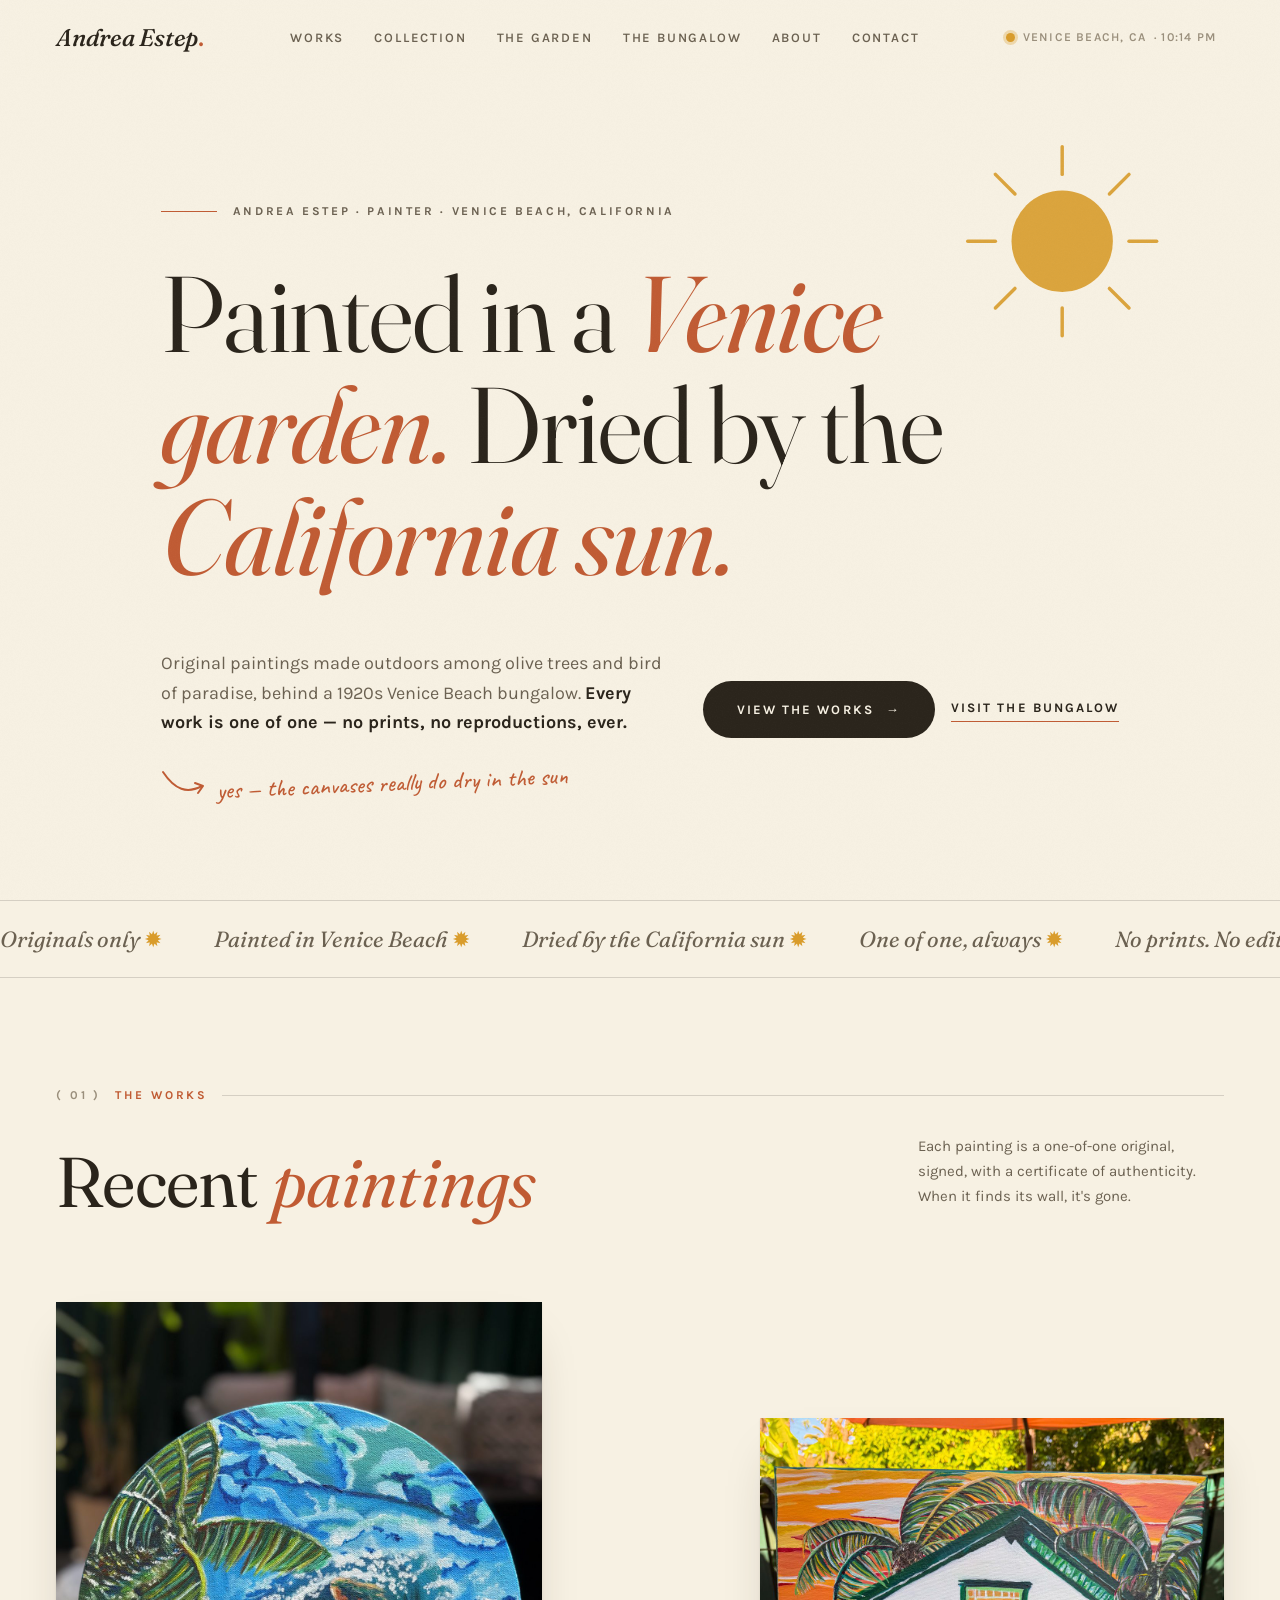
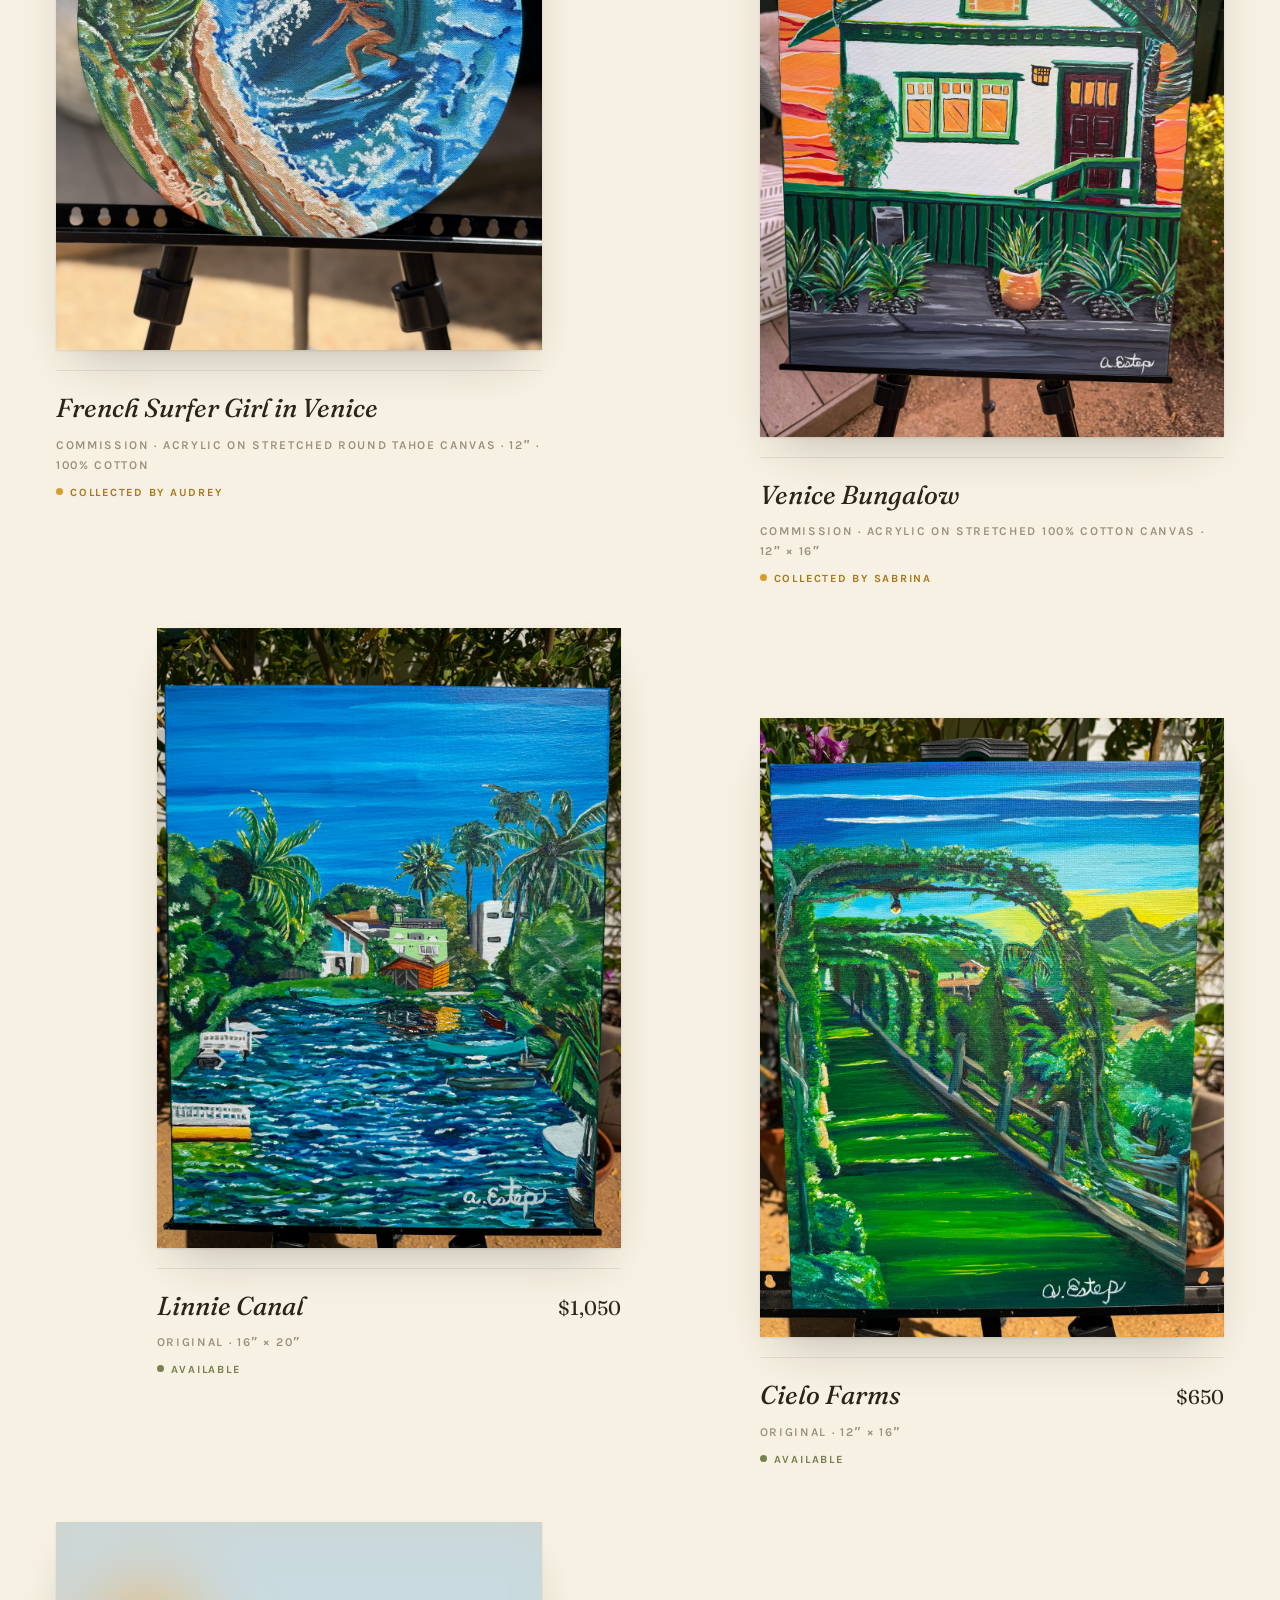
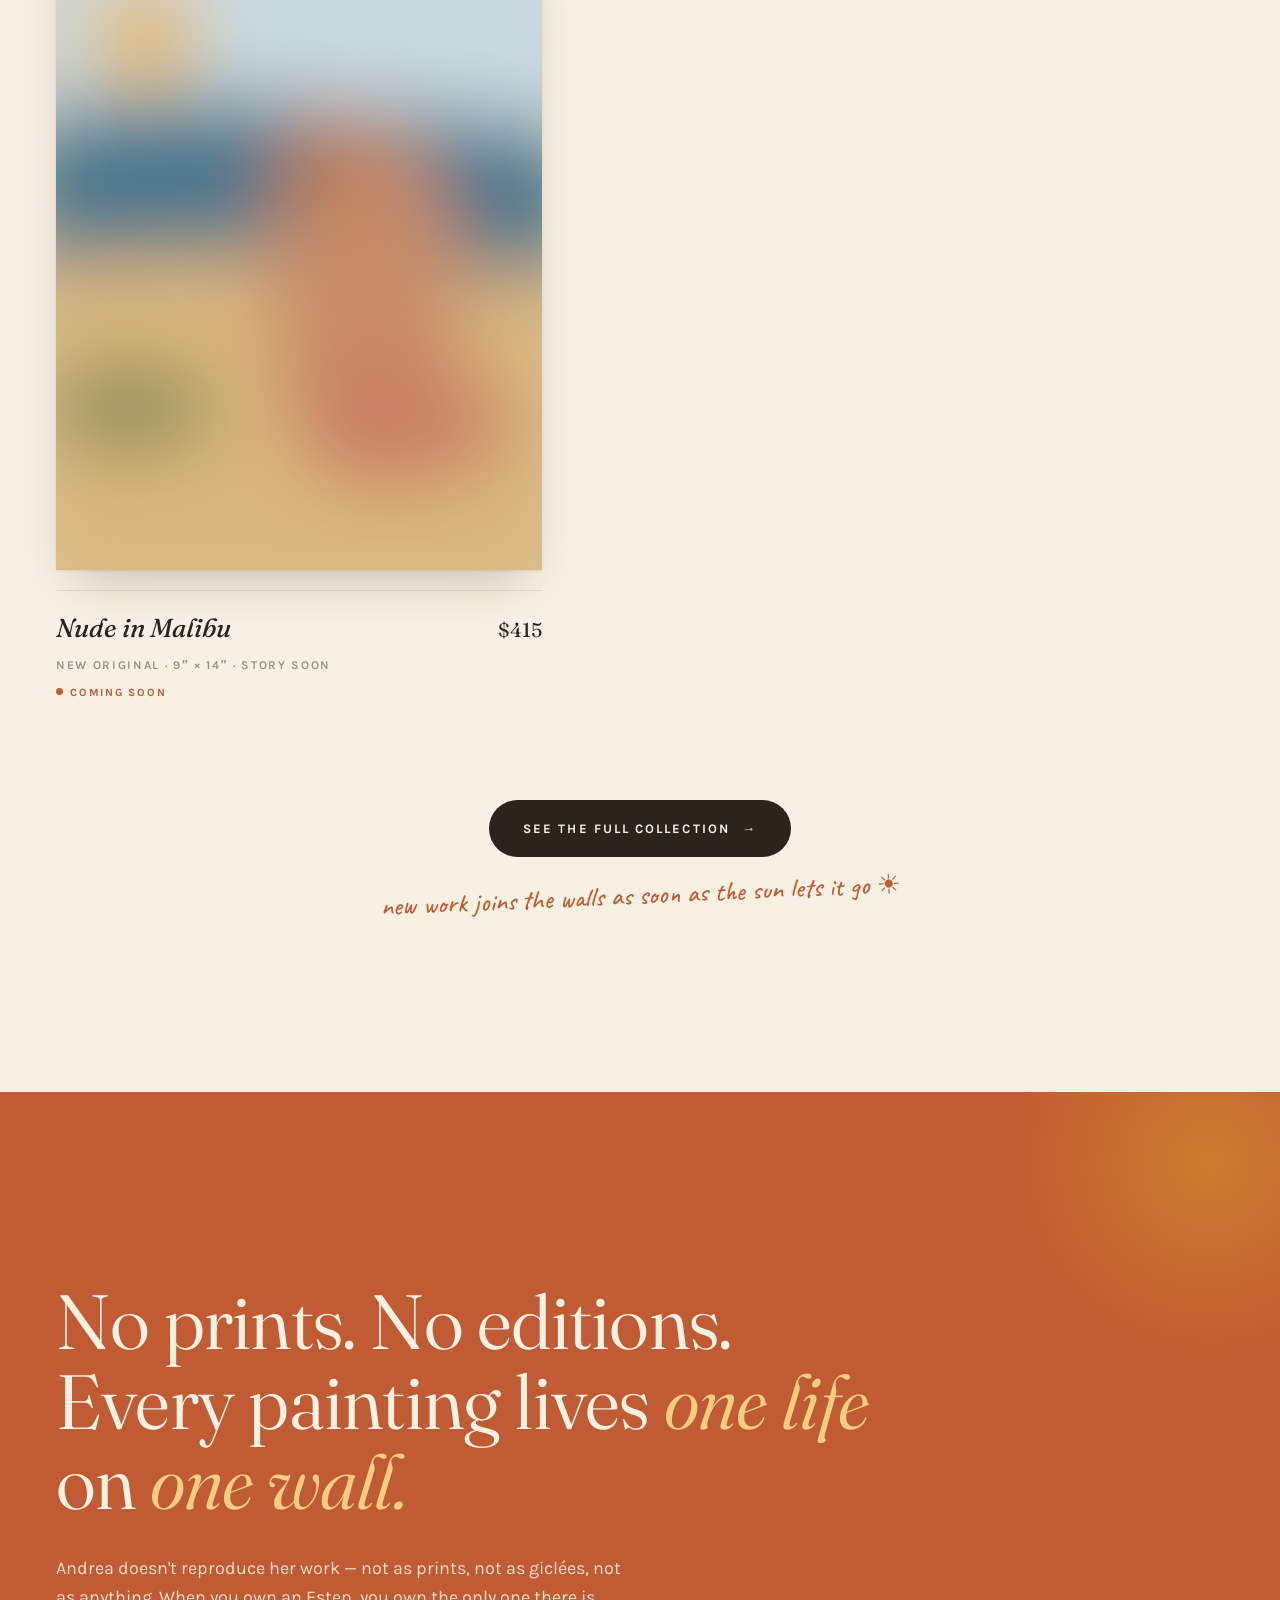
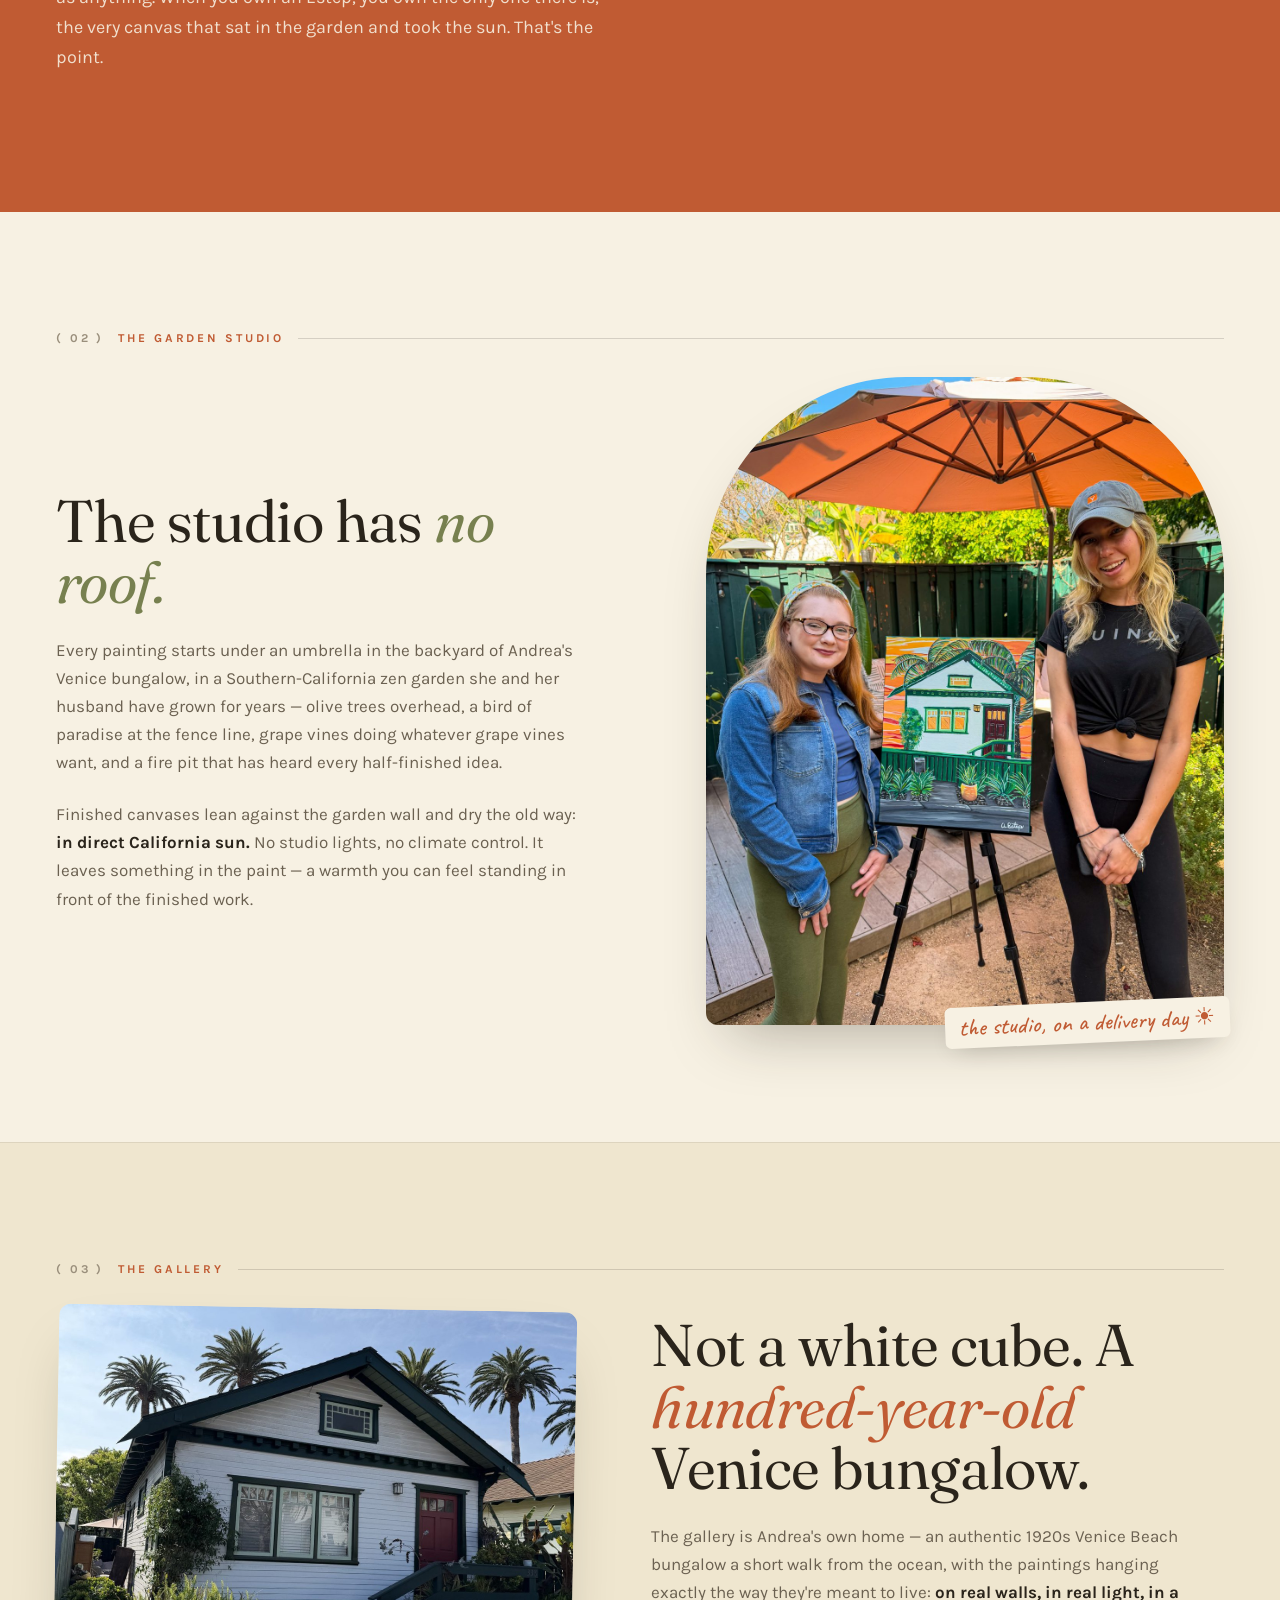
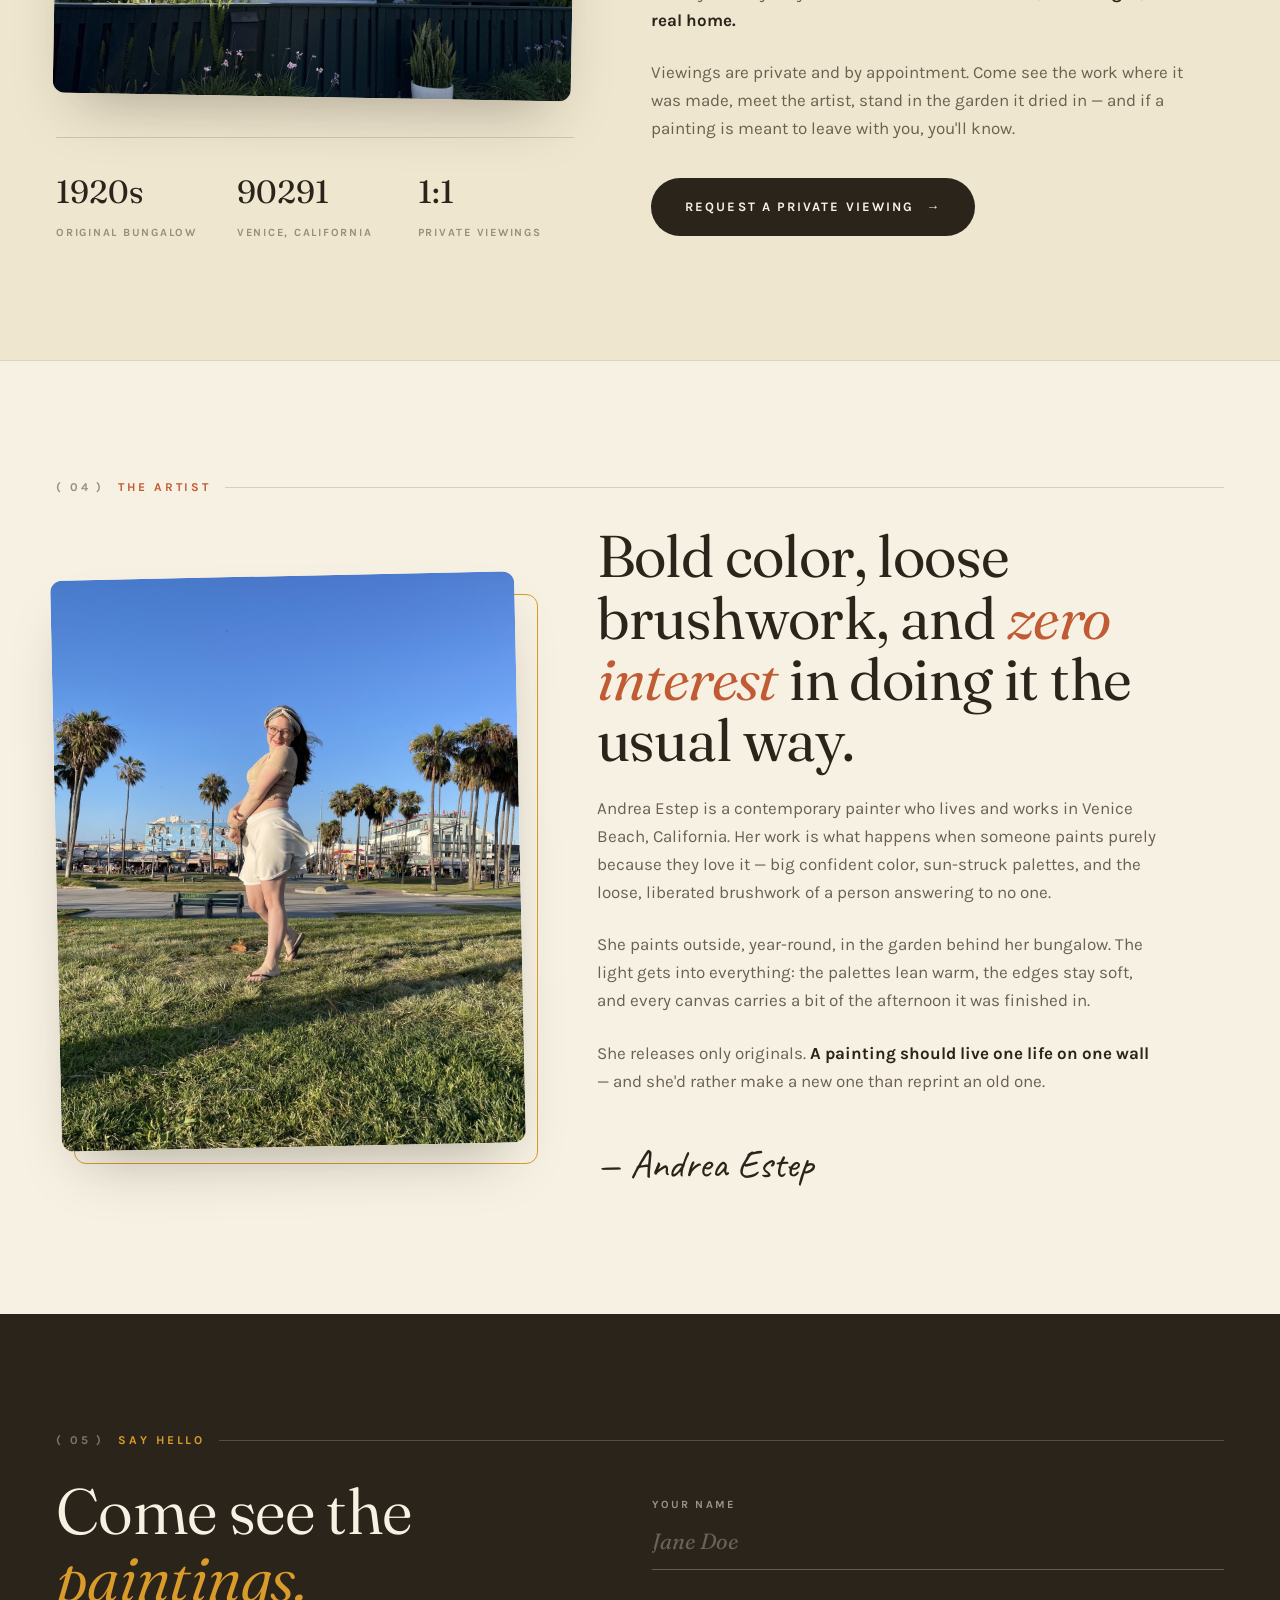
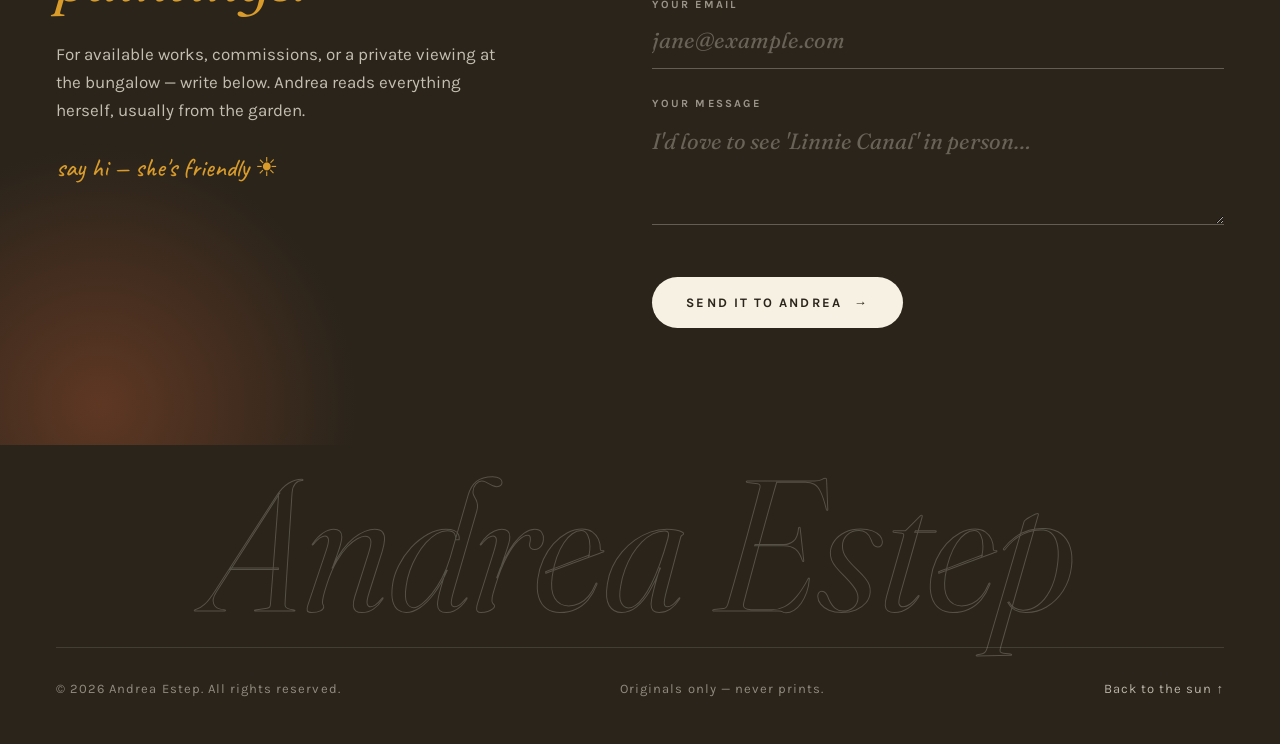
==== commit 9775dae4: "chore: Nude in Malibu priced to $415 — back on the $/sq-in ladder Co-Authored-By: Claude Fable 5 <no" ====
--- a/index.html
+++ b/index.html
@@ -223,7 +223,7 @@
                     </div>
                 </a>
 
-                <a class="work reveal" data-status="coming" data-title="Nude in Malibu" data-price="$300" data-meta="New original · 9″ × 14″ · story soon"
+                <a class="work reveal" data-status="coming" data-title="Nude in Malibu" data-price="$415" data-meta="New original · 9″ × 14″ · story soon"
                    data-blurb="Still on the easel and keeping quiet for now — the story gets revealed soon. Write for first look before it goes up.">
                     <figure class="work-media">
                         <svg preserveAspectRatio="xMidYMid slice" viewBox="0 0 600 800" role="img" aria-label="Nude in Malibu — coming soon">
@@ -249,7 +249,7 @@
                             <div class="work-meta">New original · 9″ × 14″ · story soon</div>
                             <div class="work-status coming">Coming soon</div>
                         </div>
-                        <div class="work-price">$300</div>
+                        <div class="work-price">$415</div>
                     </div>
                 </a>
             </div>
